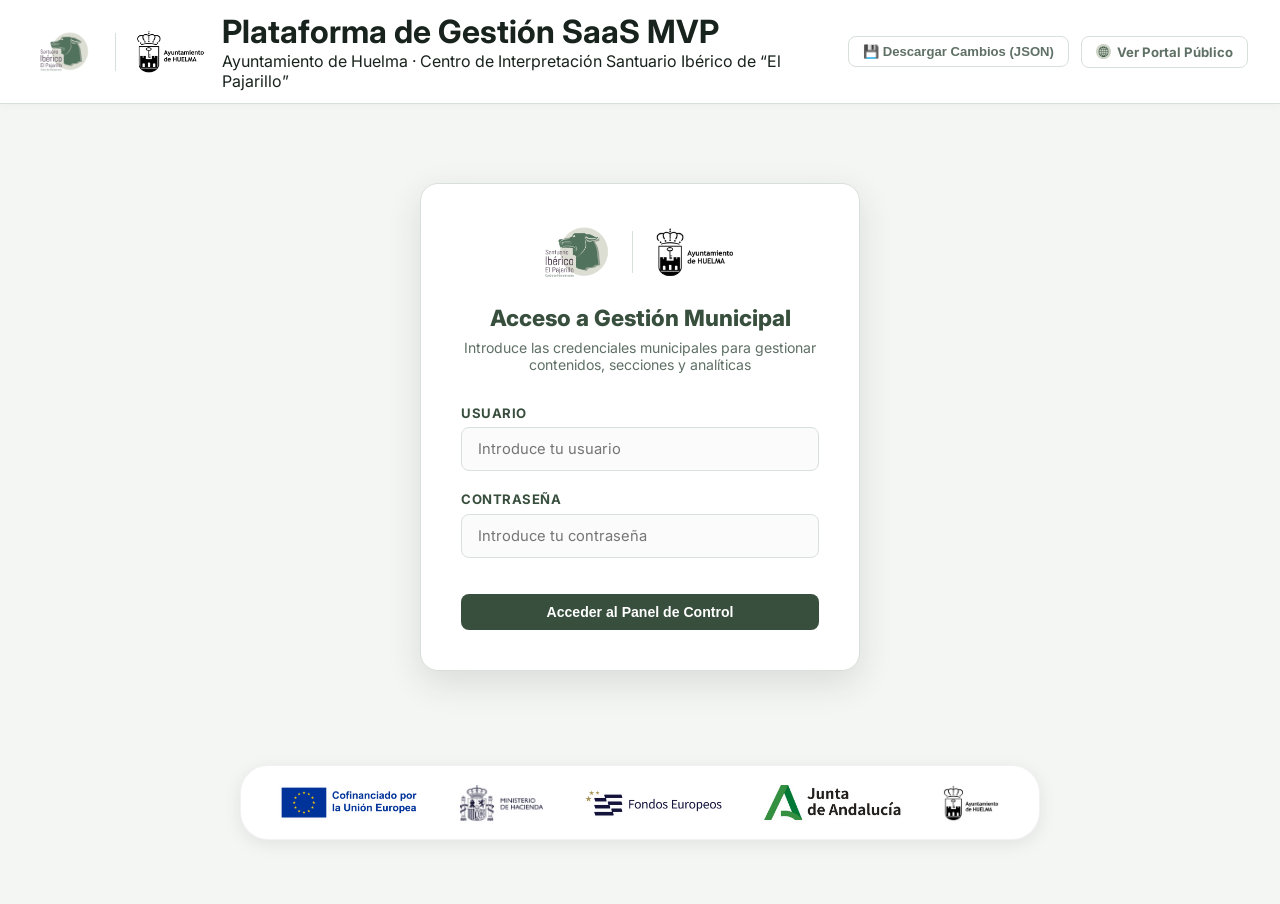
==== admin.html @ ea1ba69d "feat(p0): activar audio ambiental suave (25%) en salvapantallas sin silenciar y con control de volum" ====
<!DOCTYPE html>
<html lang="es">
<head>
  <meta charset="UTF-8">
  <meta name="viewport" content="width=device-width, initial-scale=1.0">
  <title>Plataforma de Gestión (SaaS MVP) | Santuario Ibérico del Pajarillo</title>

  <!-- Favicon Oficial Multidispositivo -->
  <link rel="icon" type="image/svg+xml" href="./assets/images/favicon.svg">
  <link rel="icon" type="image/png" sizes="32x32" href="./assets/images/favicon-32x32.png">
  <link rel="icon" type="image/png" sizes="16x16" href="./assets/images/favicon-16x16.png">
  <link rel="apple-touch-icon" sizes="180x180" href="./assets/images/apple-touch-icon.png">
  <link rel="shortcut icon" href="./favicon.ico">

  <!-- Google Fonts: Inter y Barlow Condensed -->
  <link rel="preconnect" href="https://fonts.googleapis.com">
  <link rel="preconnect" href="https://fonts.gstatic.com" crossorigin>
  <link href="https://fonts.googleapis.com/css2?family=Barlow+Condensed:wght@600;700;800&family=Inter:wght@300;400;500;600;700;800&display=swap" rel="stylesheet">

  <!-- QRCode JS CDN -->
  <script src="https://cdnjs.cloudflare.com/ajax/libs/qrcodejs/1.0.0/qrcode.min.js"></script>

  <!-- SortableJS para Drag & Drop de paneles (como en Jódar) -->
  <script src="https://cdn.jsdelivr.net/npm/sortablejs@1.15.0/Sortable.min.js"></script>

  <!-- Chart.js para analíticas visuales de visitantes -->
  <script src="https://cdn.jsdelivr.net/npm/chart.js@4.4.0/dist/chart.umd.min.js"></script>

  <!-- Bandera de exclusión: el panel de administración nunca rastrea visitas -->
  <script>window.PAJARILLO_IS_ADMIN = true;</script>
  <!-- Módulo de Analítica Oficial (solo para lectura y reset) -->
  <script type="module" src="./js/analytics.js?v=4.0"></script>

  <link rel="stylesheet" href="./css/admin.css?v=3.9">
</head>
<body>

  <!-- Barra Superior del Panel -->
  <header class="admin-navbar">
    <div class="admin-brand-wrap">
      <img src="./assets/images/logo-pajarillo.png" alt="Centro de Interpretación Santuario Ibérico de “El Pajarillo”" class="admin-logo-img" style="height: 52px; width: auto; aspect-ratio: 1024 / 815; object-fit: contain; flex-shrink: 0; padding: 2px 6px;">
      <div style="width: 1px; height: 38px; background: var(--admin-border); margin: 0 4px;"></div>
      <img src="./assets/images/logo-ayuntamiento-huelma-admin.png" alt="Ayuntamiento de Huelma" id="admin-header-logo-ayto" style="height: 46px; width: auto; object-fit: contain; flex-shrink: 0;">
      <div class="admin-brand-info">
        <h1>Plataforma de Gestión SaaS MVP</h1>
        <p>Ayuntamiento de Huelma · Centro de Interpretación Santuario Ibérico de “El Pajarillo”</p>
      </div>
    </div>

    <div class="admin-user-pill">
      <button type="button" id="btn-quick-export-backup" class="btn-admin btn-admin-outline" onclick="window.downloadFullBackupJSON()" title="Descargar copia JSON con todos los datos editados" style="font-size: 0.82rem; padding: 7px 14px;">
        💾 Descargar Cambios (JSON)
      </button>
      <a href="./index.html" target="_blank" class="btn-admin btn-admin-outline" style="font-size: 0.82rem; padding: 7px 14px; text-decoration: none;">
        <img src="./assets/icons/icon-globe.png" alt="" class="btn-icon-custom icon-inline" style="width: 1.15em; height: 1.15em; vertical-align: -0.15em; object-fit: contain;"> Ver Portal Público
      </a>
      <div id="user-info-badge" class="user-badge hidden">
        <img src="./assets/icons/icon-user.png" alt="" class="btn-icon-custom icon-inline" style="width: 1.15em; height: 1.15em; vertical-align: -0.15em; object-fit: contain;"> <span id="logged-user-name">Gestor Municipal</span>
      </div>
      <button id="btn-logout" class="btn-admin btn-admin-danger hidden" style="padding: 7px 14px; font-size: 0.82rem;">
        Cerrar Sesión
      </button>
    </div>
  </header>

  <!-- ═══════════════════════════════════════════
       VISTA 1: LOGIN Y REGISTRO RÁPIDO
       ═══════════════════════════════════════════ -->
  <div id="login-view" style="display: flex; flex-direction: column; min-height: calc(100vh - 100px); justify-content: space-between; align-items: center; padding: 1.5rem 1rem 2.5rem;">
    <div style="flex: 1; display: flex; align-items: center; justify-content: center; width: 100%;">
      <div class="login-screen" style="margin: 1.5rem auto; width: 100%; max-width: 440px;">
        <div class="login-logos" style="display: flex; align-items: center; justify-content: center; gap: 1.25rem; margin-bottom: 1.5rem;">
          <img src="./assets/images/logo-pajarillo.png" alt="Centro de Interpretación Santuario Ibérico El Pajarillo" style="height: 56px; width: auto; object-fit: contain;">
          <div style="width: 1px; height: 42px; background: var(--admin-border);"></div>
          <img src="./assets/images/logo-ayuntamiento-huelma-admin.png" alt="Ayuntamiento de Huelma" style="height: 52px; width: auto; object-fit: contain;">
        </div>
        <h2>Acceso a Gestión Municipal</h2>
        <p>Introduce las credenciales municipales para gestionar contenidos, secciones y analíticas</p>

        <!-- Formulario de Login Oficial -->
        <form id="admin-login-form" style="margin-top: 1.25rem;">
          <div class="admin-form-group" style="text-align: left;">
            <label>Usuario</label>
            <input type="text" id="login-user" class="admin-input" required placeholder="Introduce tu usuario" autocomplete="username">
          </div>
          <div class="admin-form-group" style="text-align: left;">
            <label>Contraseña</label>
            <input type="password" id="login-pass" class="admin-input" required placeholder="Introduce tu contraseña" autocomplete="current-password">
          </div>
          <button type="submit" class="btn-admin btn-admin-primary" style="width: 100%; justify-content: center; margin-top: 1rem; padding: 10px 16px; font-weight: 700;">
            Acceder al Panel de Control
          </button>
        </form>

        <p id="login-error-msg" class="hidden" style="color: var(--admin-danger); font-size: 0.85rem; font-weight: 700; margin-top: 1rem; background: rgba(192, 57, 43, 0.08); padding: 8px 12px; border-radius: 6px; border: 1px solid rgba(192, 57, 43, 0.2);"></p>
      </div>
    </div>

    <!-- Banda Oficial de Cofinanciación Institucional -->
    <div class="admin-footer-funding">
      <div class="admin-footer-funding-grid">
        <img src="./assets/images/logos/01-union-europea.png?v=2.3" alt="Cofinanciado por la Unión Europea" class="funding-logo" loading="lazy">
        <img src="./assets/images/logos/02-ministerio-hacienda.png?v=2.3" alt="Ministerio de Hacienda - Gobierno de España" class="funding-logo" loading="lazy">
        <img src="./assets/images/logos/03-fondos-europeos.png?v=2.3" alt="Fondos Europeos" class="funding-logo" loading="lazy">
        <img src="./assets/images/logos/04-junta-andalucia.png?v=2.3" alt="Junta de Andalucía" class="funding-logo" loading="lazy">
        <img src="./assets/images/logos/05-ayuntamiento-huelma.png?v=2.3" alt="Ayuntamiento de Huelma" class="funding-logo" loading="lazy">
      </div>
    </div>
  </div>

  <!-- ═══════════════════════════════════════════
       VISTA 2: PANEL DE CONTROL PRINCIPAL (DASHBOARD)
       ═══════════════════════════════════════════ -->
  <div id="dashboard-view" class="admin-layout hidden">
    <!-- Sidebar de Navegación del SaaS -->
    <aside class="admin-sidebar" id="admin-sidebar">
      <div class="sidebar-heading">Módulos del SaaS</div>

      <button class="sidebar-btn active" data-view="analytics">
        <img src="./assets/icons/icon-chart.png" alt="" class="btn-icon-custom icon-inline" style="width: 1.25em; height: 1.25em; vertical-align: -0.15em; object-fit: contain;">
        <span>Analítica de Uso</span>
      </button>

      <button class="sidebar-btn" data-view="sections">
        <img src="./assets/icons/icon-grid.png" alt="" class="btn-icon-custom icon-inline" style="width: 1.25em; height: 1.25em; vertical-align: -0.15em; object-fit: contain;">
        <span>Secciones de la Web</span>
        <span class="badge-counter" id="sections-active-badge">9/10</span>
      </button>

      <button class="sidebar-btn" data-view="contents">
        <img src="./assets/icons/icon-edit.png" alt="" class="btn-icon-custom icon-inline" style="width: 1.25em; height: 1.25em; vertical-align: -0.15em; object-fit: contain;">
        <span>Textos y Contenidos</span>
      </button>

      <button class="sidebar-btn" data-view="panels">
        <img src="./assets/icons/icon-mobile.png" alt="" class="btn-icon-custom icon-inline" style="width: 1.25em; height: 1.25em; vertical-align: -0.15em; object-fit: contain;">
        <span>Puntos & Paneles QR</span>
        <span class="badge-counter" id="panels-count-badge">5</span>
      </button>

      <button class="sidebar-btn" data-view="agenda">
        <img src="./assets/icons/icon-calendar.png" alt="" class="btn-icon-custom icon-inline" style="width: 1.25em; height: 1.25em; vertical-align: -0.15em; object-fit: contain;">
        <span>Agenda Cultural</span>
        <span class="badge-counter" id="agenda-count-badge">0</span>
      </button>

      <button class="sidebar-btn" data-view="gallery">
        <img src="./assets/icons/icon-photo.png" alt="" class="btn-icon-custom icon-inline" style="width: 1.25em; height: 1.25em; vertical-align: -0.15em; object-fit: contain;">
        <span>Galería & Audiovisuales</span>
        <span class="badge-counter" id="gallery-count-badge">7</span>
      </button>

      <button class="sidebar-btn" data-view="bookings">
        <img src="./assets/icons/icon-ticket.png" alt="" class="btn-icon-custom icon-inline" style="width: 1.25em; height: 1.25em; vertical-align: -0.15em; object-fit: contain;">
        <span>Reservas de Visitas</span>
        <span class="badge-counter" id="bookings-count-badge">3</span>
      </button>

      <div class="sidebar-heading" style="margin-top: 1rem;">Centro de Interpretación</div>

      <button class="sidebar-btn" data-view="kiosco">
        <span style="font-size: 1.2em; line-height: 1;">📺</span>
        <span>Pantallas 65'' (P0 y P1)</span>
        <span class="badge-counter" style="background: var(--admin-primary); color: white;">2 TVs</span>
      </button>

      <div class="sidebar-heading" style="margin-top: 1rem;">Administración</div>

      <button class="sidebar-btn" data-view="legal">
        <span style="font-size: 1.25em; line-height: 1;">⚖️</span>
        <span>Legal y Calidad</span>
      </button>

      <button class="sidebar-btn" data-view="settings">
        <img src="./assets/icons/icon-settings.png" alt="" class="btn-icon-custom icon-inline" style="width: 1.25em; height: 1.25em; vertical-align: -0.15em; object-fit: contain;">
        <span>Ajustes & Usuarios</span>
      </button>
    </aside>

    <!-- Contenido Central Dinámico -->
    <main class="admin-content">

      <!-- ──────────────────────────────────────────
           SUBVISTA: ANALÍTICA DE VISITANTES
           ────────────────────────────────────────── -->
      <section id="subview-analytics" class="admin-subview">
        <div class="card-title-row">
          <div>
            <h2 style="font-size: 1.6rem; font-weight: 800; color: var(--admin-primary);">
              Analítica de Visitantes y Datos de Uso
            </h2>
            <p style="color: var(--admin-muted); font-size: 0.88rem;">
              Métricas consolidadas de visitas, interacción con audioguías y escaneo de códigos QR.
            </p>
          </div>
          <div style="display: flex; gap: 8px; flex-wrap: wrap;">
            <button id="btn-test-analytics-event" class="btn-admin btn-admin-primary" style="background: var(--admin-primary); color: white;" title="Registrar una visita y escaneo de prueba para verificar que el sistema responde en tiempo real">
              🧪 Simular Visita y QR de Prueba
            </button>
            <button id="btn-reset-analytics" class="btn-admin btn-admin-outline" style="border-color: #dc3545; color: #dc3545;" title="Reiniciar contadores a 0">
              <img src="./assets/icons/icon-refresh.png" alt="" class="btn-icon-custom icon-inline" style="width: 1.15em; height: 1.15em; vertical-align: -0.15em; object-fit: contain;"> Poner Contadores a 0
            </button>
            <button id="btn-export-csv" class="btn-admin btn-admin-outline">
              <img src="./assets/icons/icon-document.png" alt="" class="btn-icon-custom icon-inline" style="width: 1.15em; height: 1.15em; vertical-align: -0.15em; object-fit: contain;"> Exportar Métricas (CSV)
            </button>
            <button id="btn-print-report" class="btn-admin btn-admin-primary" style="background: var(--admin-accent-purple);">
              <img src="./assets/icons/icon-printer.png" alt="" class="btn-icon-custom icon-inline" style="width: 1.15em; height: 1.15em; vertical-align: -0.15em; object-fit: contain;"> Imprimir / Guardar Informe PDF
            </button>
          </div>
        </div>

        <!-- Indicador de Motor de Analítica Activo en Tiempo Real -->
        <div style="display: flex; align-items: center; justify-content: space-between; flex-wrap: wrap; gap: 0.75rem; background: #F1F8F4; border: 1.5px solid #A5D6A7; border-radius: 10px; padding: 0.65rem 1.25rem; margin-bottom: 1.25rem;">
          <div style="display: flex; align-items: center; gap: 0.6rem;">
            <span style="display: inline-block; width: 10px; height: 10px; border-radius: 50%; background: #2E7D32; box-shadow: 0 0 8px #2E7D32;"></span>
            <span style="font-weight: 700; color: #1B5E20; font-size: 0.88rem;">Sistema de Métricas y Analítica: ACTIVO</span>
            <span style="color: #4B6B55; font-size: 0.82rem;">· Registrando visitas web, escaneos QR in situ y reproducciones de audio en tiempo real</span>
          </div>
          <span style="font-size: 0.78rem; font-weight: 700; color: #2E7D32; background: rgba(46,125,50,0.12); padding: 3px 10px; border-radius: 999px;">
            ● Monitorizando en Vivo
          </span>
        </div>

        <!-- Cabecera Oficial para Informe PDF Imprimible -->
        <div class="print-header-report">
          <div style="display: flex; justify-content: space-between; align-items: center; margin-bottom: 1rem;">
            <div>
              <h1 style="font-size: 1.5rem; color: #384F3E; margin-bottom: 4px;">Informe Oficial de Analítica y Uso Turístico</h1>
              <p style="font-size: 0.9rem; color: #555;">Centro de Interpretación Santuario Ibérico de “El Pajarillo” · Ayuntamiento de Huelma</p>
            </div>
            <div style="text-align: right; font-size: 0.8rem; color: #666;">
              <p>Fecha de emisión: <strong id="print-date">15/09/2026</strong></p>
              <p>Periodo auditado: <strong id="print-period-label">Año 2026</strong></p>
            </div>
          </div>
        </div>

        <!-- Banner Permanente de Histórico Consolidado (Nunca vuelve a 0) -->
        <div class="analytics-global-counter" style="background: linear-gradient(135deg, #1A241E 0%, #111914 100%); border: 1.5px solid rgba(181, 154, 87, 0.45); border-radius: 12px; padding: 1rem 1.4rem; margin-bottom: 1.25rem; display: flex; align-items: center; justify-content: space-between; flex-wrap: wrap; gap: 1rem; color: #fff; box-shadow: 0 4px 16px rgba(0,0,0,0.12);">
          <div style="display: flex; align-items: center; gap: 0.85rem;">
            <div style="width: 40px; height: 40px; border-radius: 8px; background: rgba(181, 154, 87, 0.2); display: flex; align-items: center; justify-content: center; font-size: 1.3rem;">🏛️</div>
            <div>
              <span style="font-size: 0.76rem; text-transform: uppercase; letter-spacing: 1px; color: #D4AF37; font-weight: 800; display: block;">HISTÓRICO ACUMULADO PERMANENTE DEL CENTRO</span>
              <span style="font-size: 0.85rem; color: #A3B5AA;">Todas las visitas y lecturas se guardan permanentemente en el registro. No se reinician al cambiar de día.</span>
            </div>
          </div>
          <div style="display: flex; gap: 1.25rem; flex-wrap: wrap; align-items: center; font-size: 0.88rem; background: rgba(0,0,0,0.3); padding: 0.5rem 1rem; border-radius: 8px; border: 1px solid rgba(255,255,255,0.08);">
            <span>Visitas Acumuladas: <strong id="global-total-visits" style="color: #D4AF37; font-size: 1.1rem; font-weight: 800;">0</strong></span>
            <span style="color: rgba(255,255,255,0.2);">|</span>
            <span>Visitantes Únicos: <strong id="global-unique-visitors" style="color: #FFFFFF; font-size: 1.1rem; font-weight: 800;">0</strong></span>
            <span style="color: rgba(255,255,255,0.2);">|</span>
            <span>Escaneos QR: <strong id="global-qr-scans" style="color: #94BDF2; font-size: 1.1rem; font-weight: 800;">0</strong></span>
            <span style="color: rgba(255,255,255,0.2);">|</span>
            <span>Reservas: <strong id="global-bookings" style="color: #76A085; font-size: 1.1rem; font-weight: 800;">0</strong></span>
          </div>
        </div>

        <!-- Filtros de Periodo Temporal (Días, Semanas, Meses, Años y Total Acumulado) -->
        <div class="analytics-filter-bar" style="margin-bottom: 1.5rem; display: flex; align-items: center; justify-content: space-between; flex-wrap: wrap; gap: 1rem; background: var(--admin-surface); padding: 0.85rem 1.25rem; border: 1px solid var(--admin-border); border-radius: var(--admin-radius);">
          <div style="display: flex; align-items: center; gap: 10px; flex-wrap: wrap;">
            <span style="font-weight: 700; font-size: 0.88rem; color: var(--admin-primary); display: flex; align-items: center; gap: 6px;">
              <span>📅</span> Filtrar por:
            </span>
            <div class="btn-group-toggle" id="analytics-period-selector">
              <button type="button" class="btn-filter-period active" data-period="total">🏛️ Total Acumulado</button>
              <button type="button" class="btn-filter-period" data-period="hoy">📅 Hoy (Horas)</button>
              <button type="button" class="btn-filter-period" data-period="dias">📆 Días (7 Días)</button>
              <button type="button" class="btn-filter-period" data-period="semanas">📊 Semanas (4 Semanas)</button>
              <button type="button" class="btn-filter-period" data-period="meses">📈 Meses (Año 2026)</button>
              <button type="button" class="btn-filter-period" data-period="anos">🏛️ Años (Histórico)</button>
            </div>
          </div>
          <div id="analytics-period-badge" style="font-size: 0.82rem; font-weight: 600; color: var(--admin-muted); background: var(--admin-bg); padding: 5px 12px; border-radius: 999px; border: 1px solid var(--admin-border);">
            Periodo activo: <strong id="current-period-text" style="color: var(--admin-primary);">Total Acumulado</strong>
          </div>
        </div>

        <!-- Tarjetas de KPIs Dinámicas -->
        <div class="kpi-grid">
          <div class="kpi-card">
            <div class="kpi-label">Visitas Totales</div>
            <div class="kpi-value" id="kpi-total-visits">0</div>
            <div class="kpi-trend" id="kpi-trend-visits">Visitas reales registradas</div>
          </div>
          <div class="kpi-card gold">
            <div class="kpi-label">Visitantes Únicos</div>
            <div class="kpi-value" id="kpi-unique-visitors">0</div>
            <div class="kpi-trend" id="kpi-trend-unique">Dispositivos reales únicos</div>
          </div>
          <div class="kpi-card purple">
            <div class="kpi-label">Escaneos Códigos QR</div>
            <div class="kpi-value" id="kpi-qr-scans">0</div>
            <div class="kpi-trend" id="kpi-trend-qr">Lecturas en sala in situ</div>
          </div>
          <div class="kpi-card">
            <div class="kpi-label">Reservas Guiadas</div>
            <div class="kpi-value" id="kpi-bookings">0</div>
            <div class="kpi-trend" id="kpi-trend-bookings">Solicitudes de visita recibidas</div>
          </div>
        </div>

        <!-- Gráficos Interactivos -->
        <div class="grid-2col">
          <!-- Gráfica de evolución según periodo -->
          <div class="admin-card">
            <div class="card-title-row">
              <h3 id="chart-evolution-title">Evolución de Visitas y Escaneos QR</h3>
            </div>
            <div style="height: 260px; position: relative;">
              <canvas id="chart-monthly-trend"></canvas>
            </div>
          </div>

          <!-- Gráfica de distribución por idioma -->
          <div class="admin-card">
            <div class="card-title-row">
              <h3>Distribución de Idiomas (ES / EN / FR)</h3>
            </div>
            <div style="margin-bottom: 1.5rem;">
              <div class="lang-bar-group">
                <div class="lang-bar-label">
                  <span>🇪🇸 Español (Castellano)</span>
                  <span id="lang-pct-es">68.0% (232)</span>
                </div>
                <div class="progress-track"><div class="progress-fill" id="fill-es" style="width: 68%;"></div></div>
              </div>
              <div class="lang-bar-group">
                <div class="lang-bar-label">
                  <span>🇬🇧 Inglés (English)</span>
                  <span id="lang-pct-en">21.0% (72)</span>
                </div>
                <div class="progress-track"><div class="progress-fill gold" id="fill-en" style="width: 21%;"></div></div>
              </div>
              <div class="lang-bar-group">
                <div class="lang-bar-label">
                  <span>🇫🇷 Francés (Français)</span>
                  <span id="lang-pct-fr">11.0% (38)</span>
                </div>
                <div class="progress-track"><div class="progress-fill purple" id="fill-fr" style="width: 11%;"></div></div>
              </div>
            </div>
            <div style="height: 120px; position: relative;">
              <canvas id="chart-languages-doughnut"></canvas>
            </div>
          </div>
        </div>

        <!-- Desglose Estadístico Consolidado del Periodo Seleccionado -->
        <div class="admin-card">
          <div class="card-title-row">
            <div>
              <h3 id="analytics-breakdown-title" style="color: var(--admin-primary);">Desglose Estadístico Consolidado</h3>
              <p id="analytics-breakdown-subtitle" style="font-size: 0.82rem; color: var(--admin-muted); margin-top: 2px;">
                Métricas oficiales por intervalo para auditoría municipal y descarga en PDF/CSV.
              </p>
            </div>
            <span class="badge-counter" id="analytics-rows-count" style="background: var(--admin-primary); color: white; padding: 4px 10px; border-radius: 999px; font-size: 0.78rem;">
              Intervalos activos
            </span>
          </div>
          <table class="admin-table">
            <thead>
              <tr>
                <th id="th-period-label">Intervalo</th>
                <th>Visitas Totales</th>
                <th>Visitantes Únicos</th>
                <th>Escaneos QR</th>
                <th>Audioguías</th>
                <th>Reservas</th>
                <th>Idiomas</th>
              </tr>
            </thead>
            <tbody id="analytics-summary-tbody">
              <!-- Inyectado dinámicamente según el periodo por admin.js -->
            </tbody>
          </table>
        </div>
      </section>

      <!-- ──────────────────────────────────────────
           SUBVISTA: GESTOR DE SECCIONES DE LA WEB (ON/OFF)
           ────────────────────────────────────────── -->
      <section id="subview-sections" class="admin-subview hidden">
        <div class="card-title-row">
          <div>
            <h2 style="font-size: 1.6rem; font-weight: 800; color: var(--admin-primary);">
              Gestor y Visibilidad de Secciones de la Web
            </h2>
            <p style="color: var(--admin-muted); font-size: 0.88rem;">
              Habilita o deshabilita en tiempo real cualquier bloque del portal público. Los cambios se sincronizan al instante en la web.
            </p>
          </div>
          <div style="display: flex; gap: 8px; flex-wrap: wrap;">
            <button id="btn-save-sections" class="btn-admin btn-admin-primary">
              💾 Guardar Estado de Secciones
            </button>
            <a href="./index.html" target="_blank" class="btn-admin btn-admin-outline" style="text-decoration: none;">
              👁️ Ver Web Pública
            </a>
            <button id="btn-enable-all-sections" class="btn-admin btn-admin-outline">
              Restablecer Todas a Activo
            </button>
          </div>
        </div>

        <div id="sections-list-container" style="margin-top: 1.5rem;">
          <!-- 1. Hero -->
          <div class="section-card-row" data-sec-key="hero">
            <div class="section-card-info">
              <div class="section-icon-box">🌟</div>
              <div class="section-text">
                <h4>Portada Principal (Hero)</h4>
                <p>Cabecera inmersiva con titular principal, lema institucional, botón de llamada a la acción y tarjeta del Lobo Ibérico.</p>
              </div>
            </div>
            <div class="section-controls">
              <span class="status-pill active" id="status-pill-hero">● Visible en web</span>
              <label class="switch">
                <input type="checkbox" class="sec-toggle-input" data-section="hero" checked>
                <span class="slider"></span>
              </label>
            </div>
          </div>

          <!-- 2. Hitos Cronológicos -->
          <div class="section-card-row" data-sec-key="cronologia">
            <div class="section-card-info">
              <div class="section-icon-box">⏳</div>
              <div class="section-text">
                <h4>Hitos Cronológicos del Conjunto</h4>
                <p>Línea temporal histórica interactiva con los 6 hitos principales desde el siglo IV a.C. hasta la digitalización actual.</p>
              </div>
            </div>
            <div class="section-controls">
              <span class="status-pill active" id="status-pill-cronologia">● Visible en web</span>
              <label class="switch">
                <input type="checkbox" class="sec-toggle-input" data-section="cronologia" checked>
                <span class="slider"></span>
              </label>
            </div>
          </div>

          <!-- 3. Patrimonio Milenario -->
          <div class="section-card-row" data-sec-key="patrimonio">
            <div class="section-card-info">
              <div class="section-icon-box">🏛️</div>
              <div class="section-text">
                <h4>Patrimonio Milenario (Pestañas Históricas)</h4>
                <p>Bloque de tres pestañas temáticas interactivas: Santuario Heroico, Territorio de Iltiraka y Paisaje Sagrado.</p>
              </div>
            </div>
            <div class="section-controls">
              <span class="status-pill active" id="status-pill-patrimonio">● Visible en web</span>
              <label class="switch">
                <input type="checkbox" class="sec-toggle-input" data-section="patrimonio" checked>
                <span class="slider"></span>
              </label>
            </div>
          </div>

          <!-- 4. Recorrido Interpretativo / Puntos QR -->
          <div class="section-card-row disabled" data-sec-key="puntos">
            <div class="section-card-info">
              <div class="section-icon-box">📱</div>
              <div class="section-text">
                <h4>Recorrido Interpretativo (Puntos QR y Paneles)</h4>
                <p>Cuadrícula de piezas clave y salas con códigos QR. Oculta en web pública por defecto (reservada para escaneo directo in situ). Actívala aquí cuando desees mostrarla a todo el público.</p>
              </div>
            </div>
            <div class="section-controls">
              <span class="status-pill inactive" id="status-pill-puntos">○ Oculta en web</span>
              <label class="switch">
                <input type="checkbox" class="sec-toggle-input" data-section="puntos">
                <span class="slider"></span>
              </label>
            </div>
          </div>

          <!-- 5. Fondo Audiovisual y Galería -->
          <div class="section-card-row" data-sec-key="galeria">
            <div class="section-card-info">
              <div class="section-icon-box">🎬</div>
              <div class="section-text">
                <h4>Fondo Audiovisual y Recursos Multimedia</h4>
                <p>Galería fotográfica HD, visor Lightbox interactivo, documentales y fichas didácticas descargables en PDF.</p>
              </div>
            </div>
            <div class="section-controls">
              <span class="status-pill active" id="status-pill-galeria">● Visible en web</span>
              <label class="switch">
                <input type="checkbox" class="sec-toggle-input" data-section="galeria" checked>
                <span class="slider"></span>
              </label>
            </div>
          </div>

          <!-- 6. Horarios y Tarifas -->
          <div class="section-card-row" data-sec-key="horarios">
            <div class="section-card-info">
              <div class="section-icon-box">⏰</div>
              <div class="section-text">
                <h4>Horarios, Tarifas y Localización</h4>
                <p>Información de visitas según temporada (invierno/verano), precios de entradas y mapa interactivo de acceso a Huelma.</p>
              </div>
            </div>
            <div class="section-controls">
              <span class="status-pill active" id="status-pill-horarios">● Visible en web</span>
              <label class="switch">
                <input type="checkbox" class="sec-toggle-input" data-section="horarios" checked>
                <span class="slider"></span>
              </label>
            </div>
          </div>

          <!-- 7. Agenda Cultural -->
          <div class="section-card-row" data-sec-key="agenda">
            <div class="section-card-info">
              <div class="section-icon-box">📅</div>
              <div class="section-text">
                <h4>Agenda Cultural y Actividades</h4>
                <p>Programación de talleres infantiles, conferencias de arqueología y visitas teatralizadas con aforo en tiempo real.</p>
              </div>
            </div>
            <div class="section-controls">
              <span class="status-pill active" id="status-pill-agenda">● Visible en web</span>
              <label class="switch">
                <input type="checkbox" class="sec-toggle-input" data-section="agenda" checked>
                <span class="slider"></span>
              </label>
            </div>
          </div>

          <!-- 8. Reservas Online -->
          <div class="section-card-row" data-sec-key="reservas">
            <div class="section-card-info">
              <div class="section-icon-box">🎟️</div>
              <div class="section-text">
                <h4>Módulo de Reservas Online</h4>
                <p>Formulario para que turistas y grupos reserven turnos guiados, plazas e idioma de visita.</p>
              </div>
            </div>
            <div class="section-controls">
              <span class="status-pill active" id="status-pill-reservas">● Visible en web</span>
              <label class="switch">
                <input type="checkbox" class="sec-toggle-input" data-section="reservas" checked>
                <span class="slider"></span>
              </label>
            </div>
          </div>

          <!-- 9. Botón "Reservar Visita" en Cabecera (Opcional) -->
          <div class="section-card-row" data-sec-key="header_btn_reservas">
            <div class="section-card-info">
              <div class="section-icon-box">📌</div>
              <div class="section-text">
                <h4>Botón «Reservar Visita» en Cabecera (Navbar)</h4>
                <p>Botón de reserva directa en el menú superior. Puede ocultarse o mostrarse de forma opcional e independiente.</p>
              </div>
            </div>
            <div class="section-controls">
              <span class="status-pill active" id="status-pill-header_btn_reservas">● Visible en web</span>
              <label class="switch">
                <input type="checkbox" class="sec-toggle-input" data-section="header_btn_reservas" checked>
                <span class="slider"></span>
              </label>
            </div>
          </div>

          <!-- 10. Contacto e Información Municipal -->
          <div class="section-card-row" data-sec-key="contacto">
            <div class="section-card-info">
              <div class="section-icon-box">📞</div>
              <div class="section-text">
                <h4>Contacto e Información Municipal</h4>
                <p>Formulario de consulta ciudadana y datos de atención de la Concejalía de Patrimonio y Turismo de Huelma.</p>
              </div>
            </div>
            <div class="section-controls">
              <span class="status-pill active" id="status-pill-contacto">● Visible en web</span>
              <label class="switch">
                <input type="checkbox" class="sec-toggle-input" data-section="contacto" checked>
                <span class="slider"></span>
              </label>
            </div>
          </div>
        </div>
      </section>

      <!-- ──────────────────────────────────────────
           SUBVISTA: EDITOR DE CONTENIDOS Y TEXTOS DEL SITIO (MULTILINGÜE ES/EN/FR)
           ────────────────────────────────────────── -->
      <section id="subview-contents" class="admin-subview hidden">
        <div class="card-title-row">
          <div>
            <h2 style="font-size: 1.6rem; font-weight: 800; color: var(--admin-primary);">
              Editor de Textos y Contenidos del Portal
            </h2>
            <p style="color: var(--admin-muted); font-size: 0.88rem;">
              Personaliza en tiempo real todos los textos de la web pública en <strong>Español, Inglés y Francés</strong>. Los cambios se guardan al instante.
            </p>
          </div>
          <div style="display: flex; gap: 8px; flex-wrap: wrap;">
            <button id="btn-save-content" type="button" class="btn-admin btn-admin-primary">
              💾 Guardar Contenidos (<span id="btn-lang-indicator">ES</span>)
            </button>
            <a href="./index.html" target="_blank" class="btn-admin btn-admin-outline" style="text-decoration: none;">
              👁️ Previsualizar Web
            </a>
          </div>
        </div>

        <!-- Selector de Idioma para el CMS -->
        <div class="cms-lang-tabs" id="cms-lang-selector">
          <button type="button" class="cms-lang-pill active" data-cms-lang="es">
            <span>🇪🇸</span> Español (Castellano)
          </button>
          <button type="button" class="cms-lang-pill" data-cms-lang="en">
            <span>🇬🇧</span> English (Inglés)
          </button>
          <button type="button" class="cms-lang-pill" data-cms-lang="fr">
            <span>🇫🇷</span> Français (Francés)
          </button>
        </div>

        <div style="background: rgba(56,79,62,0.06); border: 1px solid var(--admin-border); border-radius: 8px; padding: 10px 14px; margin-bottom: 1.25rem; font-size: 0.85rem; color: var(--admin-primary); display: flex; align-items: center; justify-content: space-between;">
          <span>🌐 Editando textos actualmente en: <strong id="cms-active-lang-name">🇪🇸 Español (Castellano)</strong></span>
          <span style="font-size: 0.78rem; color: var(--admin-muted);">Todos los cambios se propagan a la web en tiempo real</span>
        </div>

        <form id="form-site-content">
          <!-- 1. Portada y Hero -->
          <div class="cms-section-accordion">
            <div class="cms-accordion-header">
              <span>🌟 1. Portada Principal (Hero)</span>
              <span style="font-size: 0.82rem; color: var(--admin-muted);">Titular, lema, llamada a la acción</span>
            </div>
            <div class="cms-accordion-body">
              <div class="grid-2col">
                <div class="admin-form-group">
                  <label>Nombre Oficial del Centro (Título Principal)</label>
                  <input type="text" id="cnt-site-title" class="admin-input" required>
                </div>
                <div class="admin-form-group">
                  <label>Texto Botón de Acción Principal (CTA)</label>
                  <input type="text" id="cnt-hero-cta" class="admin-input" required>
                </div>
              </div>
              <div class="admin-form-group">
                <label>Lema / Subtítulo Institucional</label>
                <textarea id="cnt-site-tagline" class="admin-textarea" rows="2" required></textarea>
              </div>

              <!-- Gestor de Carrusel Hero (Diapositivas, Imágenes, Títulos y Rotación) -->
              <div style="background: var(--admin-bg); padding: 14px; border-radius: 8px; margin-top: 1.25rem; border: 1px solid var(--admin-border);">
                <div style="display: flex; justify-content: space-between; align-items: center; margin-bottom: 8px; flex-wrap: wrap; gap: 8px;">
                  <strong style="font-size: 0.95rem; color: var(--admin-primary);">🎠 Carrusel Destacado de Esculturas y Patrimonio (Hero Carousel)</strong>
                  <div style="display: flex; gap: 12px; align-items: center;">
                    <label style="display: inline-flex; align-items: center; gap: 6px; font-size: 0.85rem; font-weight: 600; cursor: pointer;">
                      <input type="checkbox" id="cnt-hero-carousel-autoplay" checked style="accent-color: var(--admin-primary);">
                      Rotación automática
                    </label>
                    <select id="cnt-hero-carousel-interval" class="admin-select" style="width: auto; padding: 4px 8px; font-size: 0.82rem;">
                      <option value="3000">Cada 3 segundos</option>
                      <option value="3500" selected>Cada 3.5 segundos</option>
                      <option value="4000">Cada 4 segundos</option>
                      <option value="5000">Cada 5 segundos</option>
                    </select>
                  </div>
                </div>

                <p style="font-size: 0.82rem; color: var(--admin-muted); margin-bottom: 12px;">
                  Edita las piezas y vistas que rotan en la portada: ajusta la imagen, el título y subtítulo en los tres idiomas (Español, Inglés y Francés), añade nuevas diapositivas o elimina las que desees.
                </p>

                <!-- Contenedor dinámico de diapositivas -->
                <div id="hero-carousel-admin-list" style="display: flex; flex-direction: column; gap: 10px;">
                  <!-- Se genera por JavaScript según el idioma seleccionado -->
                </div>

                <div style="margin-top: 14px; display: flex; justify-content: space-between; align-items: center; flex-wrap: wrap; gap: 8px; padding-top: 10px; border-top: 1px solid var(--admin-border);">
                  <button type="button" id="btn-add-hero-slide" class="btn-admin btn-admin-outline" style="font-size: 0.85rem; padding: 6px 14px;">
                    ➕ Añadir Diapositiva al Carrusel
                  </button>
                  <button type="button" id="btn-save-hero-carousel-direct" class="btn-admin btn-admin-primary btn-save-content-shortcut" style="font-size: 0.85rem; padding: 7px 18px; font-weight: 700;">
                    💾 Guardar Carrusel y Portada
                  </button>
                </div>
              </div>
            </div>
          </div>

          <!-- 2. Cronología e Hitos Históricos -->
          <div class="cms-section-accordion">
            <div class="cms-accordion-header">
              <span>⏳ 2. Cronología e Hitos del Conjunto Histórico</span>
              <span style="font-size: 0.82rem; color: var(--admin-muted);">6 hitos de la línea de tiempo</span>
            </div>
            <div class="cms-accordion-body">
              <div class="grid-2col">
                <div class="admin-form-group" style="background: var(--admin-bg); padding: 10px; border-radius: 8px;">
                  <strong style="font-size: 0.85rem; color: var(--admin-primary);">Hito 1</strong>
                  <label style="margin-top: 6px;">Título Hito 1</label>
                  <input type="text" id="cnt-hito1-title" class="admin-input">
                  <label style="margin-top: 6px;">Descripción Hito 1</label>
                  <textarea id="cnt-hito1-desc" class="admin-textarea" rows="2"></textarea>
                </div>
                <div class="admin-form-group" style="background: var(--admin-bg); padding: 10px; border-radius: 8px;">
                  <strong style="font-size: 0.85rem; color: var(--admin-primary);">Hito 2</strong>
                  <label style="margin-top: 6px;">Título Hito 2</label>
                  <input type="text" id="cnt-hito2-title" class="admin-input">
                  <label style="margin-top: 6px;">Descripción Hito 2</label>
                  <textarea id="cnt-hito2-desc" class="admin-textarea" rows="2"></textarea>
                </div>
                <div class="admin-form-group" style="background: var(--admin-bg); padding: 10px; border-radius: 8px;">
                  <strong style="font-size: 0.85rem; color: var(--admin-primary);">Hito 3</strong>
                  <label style="margin-top: 6px;">Título Hito 3</label>
                  <input type="text" id="cnt-hito3-title" class="admin-input">
                  <label style="margin-top: 6px;">Descripción Hito 3</label>
                  <textarea id="cnt-hito3-desc" class="admin-textarea" rows="2"></textarea>
                </div>
                <div class="admin-form-group" style="background: var(--admin-bg); padding: 10px; border-radius: 8px;">
                  <strong style="font-size: 0.85rem; color: var(--admin-primary);">Hito 4</strong>
                  <label style="margin-top: 6px;">Título Hito 4</label>
                  <input type="text" id="cnt-hito4-title" class="admin-input">
                  <label style="margin-top: 6px;">Descripción Hito 4</label>
                  <textarea id="cnt-hito4-desc" class="admin-textarea" rows="2"></textarea>
                </div>
                <div class="admin-form-group" style="background: var(--admin-bg); padding: 10px; border-radius: 8px;">
                  <strong style="font-size: 0.85rem; color: var(--admin-primary);">Hito 5</strong>
                  <label style="margin-top: 6px;">Título Hito 5</label>
                  <input type="text" id="cnt-hito5-title" class="admin-input">
                  <label style="margin-top: 6px;">Descripción Hito 5</label>
                  <textarea id="cnt-hito5-desc" class="admin-textarea" rows="2"></textarea>
                </div>
                <div class="admin-form-group" style="background: var(--admin-bg); padding: 10px; border-radius: 8px;">
                  <strong style="font-size: 0.85rem; color: var(--admin-primary);">Hito 6</strong>
                  <label style="margin-top: 6px;">Título Hito 6</label>
                  <input type="text" id="cnt-hito6-title" class="admin-input">
                  <label style="margin-top: 6px;">Descripción Hito 6</label>
                  <textarea id="cnt-hito6-desc" class="admin-textarea" rows="2"></textarea>
                </div>
              </div>
            </div>
          </div>

          <!-- 3. Patrimonio Milenario: Santuario y Territorio Íbero -->
          <div class="cms-section-accordion">
            <div class="cms-accordion-header">
              <span>🏛️ 3. Santuario y Territorio Íbero (Bloques Temáticos)</span>
              <span style="font-size: 0.82rem; color: var(--admin-muted);">1º Territorio de Iltiraka, 2º Santuario Heroico, 3º Paisaje Sagrado</span>
            </div>
            <div class="cms-accordion-body">
              <div class="grid-2col">
                <div class="admin-form-group">
                  <label>Título Sección Patrimonio</label>
                  <input type="text" id="cnt-patrimonio-title" class="admin-input">
                </div>
                <div class="admin-form-group">
                  <label>Subtítulo Sección Patrimonio</label>
                  <input type="text" id="cnt-patrimonio-subtitle" class="admin-input">
                </div>
              </div>

              <!-- Pestaña 1: Territorio de Iltiraka -->
              <div class="admin-form-group" style="background: var(--admin-bg); padding: 14px; border-radius: 8px; margin-top: 0.75rem; border: 1px solid var(--admin-border);">
                <div style="display: flex; justify-content: space-between; align-items: center; margin-bottom: 8px;">
                  <strong style="color: var(--admin-primary); font-size: 0.92rem;">Pestaña 1 · Territorio de Iltiraka</strong>
                  <label style="display: inline-flex; align-items: center; gap: 6px; font-size: 0.82rem; font-weight: 600; cursor: pointer;">
                    <input type="checkbox" id="cnt-patrimonio-enable-iltiraka" checked style="accent-color: var(--admin-primary);">
                    Mostrar en web
                  </label>
                </div>
                <div class="grid-2col" style="margin-bottom: 8px;">
                  <div class="admin-form-group" style="margin-bottom: 0;">
                    <label>Título del Botón de la Pestaña</label>
                    <input type="text" id="cnt-patrimonio-btn-iltiraka" class="admin-input" placeholder="Ej: Territorio de Iltiraka">
                  </div>
                  <div class="admin-form-group" style="margin-bottom: 0;">
                    <label>Título del Artículo Interior</label>
                    <input type="text" id="cnt-patrimonio-title-iltiraka" class="admin-input" placeholder="Ej: El Territorio de Iltiraka: Un valle que domesticar">
                  </div>
                </div>
                <label>Texto Completo:</label>
                <textarea id="cnt-patrimonio-tab2" class="admin-textarea" rows="4"></textarea>
                <div style="margin-top: 10px;">
                  <label>Imagen de la Pestaña:</label>
                  <div style="display: flex; gap: 8px; align-items: center; margin-top: 4px;">
                    <input type="text" id="cnt-patrimonio-img-iltiraka" class="admin-input" placeholder="./assets/images/iltiraka.png" style="flex: 1;">
                    <label class="btn-admin btn-admin-outline" style="cursor: pointer; margin: 0; padding: 6px 12px; font-size: 0.82rem; white-space: nowrap;">
                      📁 Subir Imagen
                      <input type="file" id="file-patrimonio-img-iltiraka" accept="image/*" style="display: none;">
                    </label>
                  </div>
                  <div style="display: flex; align-items: center; gap: 10px; margin-top: 6px;">
                    <img id="preview-patrimonio-img-iltiraka" src="./assets/images/iltiraka.png" alt="Vista previa" style="height: 48px; width: 72px; object-fit: cover; border-radius: 4px; border: 1px solid var(--admin-border);">
                    <span style="font-size: 0.75rem; color: var(--admin-muted);">Formatos admitidos: JPG, PNG, WebP.</span>
                  </div>
                </div>
              </div>

              <!-- Pestaña 2: Santuario Heroico -->
              <div class="admin-form-group" style="background: var(--admin-bg); padding: 14px; border-radius: 8px; margin-top: 0.75rem; border: 1px solid var(--admin-border);">
                <div style="display: flex; justify-content: space-between; align-items: center; margin-bottom: 8px;">
                  <strong style="color: var(--admin-primary); font-size: 0.92rem;">Pestaña 2 · Santuario Heroico</strong>
                  <label style="display: inline-flex; align-items: center; gap: 6px; font-size: 0.82rem; font-weight: 600; cursor: pointer;">
                    <input type="checkbox" id="cnt-patrimonio-enable-iberico" checked style="accent-color: var(--admin-primary);">
                    Mostrar en web
                  </label>
                </div>
                <div class="grid-2col" style="margin-bottom: 8px;">
                  <div class="admin-form-group" style="margin-bottom: 0;">
                    <label>Título del Botón de la Pestaña</label>
                    <input type="text" id="cnt-patrimonio-btn-iberico" class="admin-input" placeholder="Ej: Santuario Heroico">
                  </div>
                  <div class="admin-form-group" style="margin-bottom: 0;">
                    <label>Título del Artículo Interior</label>
                    <input type="text" id="cnt-patrimonio-title-iberico" class="admin-input" placeholder="Ej: El Santuario Heroico de El Pajarillo (Siglo IV a.n.e.)">
                  </div>
                </div>
                <label>Texto Completo:</label>
                <textarea id="cnt-patrimonio-tab1" class="admin-textarea" rows="4"></textarea>
                <div style="margin-top: 10px;">
                  <label>Imagen de la Pestaña:</label>
                  <div style="display: flex; gap: 8px; align-items: center; margin-top: 4px;">
                    <input type="text" id="cnt-patrimonio-img-iberico" class="admin-input" placeholder="./assets/images/arqueologia.png" style="flex: 1;">
                    <label class="btn-admin btn-admin-outline" style="cursor: pointer; margin: 0; padding: 6px 12px; font-size: 0.82rem; white-space: nowrap;">
                      📁 Subir Imagen
                      <input type="file" id="file-patrimonio-img-iberico" accept="image/*" style="display: none;">
                    </label>
                  </div>
                  <div style="display: flex; align-items: center; gap: 10px; margin-top: 6px;">
                    <img id="preview-patrimonio-img-iberico" src="./assets/images/arqueologia.png" alt="Vista previa" style="height: 48px; width: 72px; object-fit: cover; border-radius: 4px; border: 1px solid var(--admin-border);">
                    <span style="font-size: 0.75rem; color: var(--admin-muted);">Formatos admitidos: JPG, PNG, WebP.</span>
                  </div>
                </div>
              </div>

              <!-- Pestaña 3: Paisaje Sagrado y Ritual -->
              <div class="admin-form-group" style="background: var(--admin-bg); padding: 14px; border-radius: 8px; margin-top: 0.75rem; border: 1px solid var(--admin-border);">
                <div style="display: flex; justify-content: space-between; align-items: center; margin-bottom: 8px;">
                  <strong style="color: var(--admin-primary); font-size: 0.92rem;">Pestaña 3 · Paisaje Sagrado y Ritual</strong>
                  <label style="display: inline-flex; align-items: center; gap: 6px; font-size: 0.82rem; font-weight: 600; cursor: pointer;">
                    <input type="checkbox" id="cnt-patrimonio-enable-fontanar" style="accent-color: var(--admin-primary);">
                    Mostrar en web (Desmarcar para ocultar)
                  </label>
                </div>
                <div class="grid-2col" style="margin-bottom: 8px;">
                  <div class="admin-form-group" style="margin-bottom: 0;">
                    <label>Título del Botón de la Pestaña</label>
                    <input type="text" id="cnt-patrimonio-btn-fontanar" class="admin-input" placeholder="Ej: Paisaje Sagrado y Ritual">
                  </div>
                  <div class="admin-form-group" style="margin-bottom: 0;">
                    <label>Título del Artículo Interior</label>
                    <input type="text" id="cnt-patrimonio-title-fontanar" class="admin-input" placeholder="Ej: Un Paisaje Sagrado: El camino ritual y El Fontanar">
                  </div>
                </div>
                <label>Texto Completo:</label>
                <textarea id="cnt-patrimonio-tab3" class="admin-textarea" rows="4"></textarea>
                <div style="margin-top: 10px;">
                  <label>Imagen de la Pestaña:</label>
                  <div style="display: flex; gap: 8px; align-items: center; margin-top: 4px;">
                    <input type="text" id="cnt-patrimonio-img-fontanar" class="admin-input" placeholder="./assets/images/santuario_ilustracion.png" style="flex: 1;">
                    <label class="btn-admin btn-admin-outline" style="cursor: pointer; margin: 0; padding: 6px 12px; font-size: 0.82rem; white-space: nowrap;">
                      📁 Subir Imagen
                      <input type="file" id="file-patrimonio-img-fontanar" accept="image/*" style="display: none;">
                    </label>
                  </div>
                  <div style="display: flex; align-items: center; gap: 10px; margin-top: 6px;">
                    <img id="preview-patrimonio-img-fontanar" src="./assets/images/santuario_ilustracion.png" alt="Vista previa" style="height: 48px; width: 72px; object-fit: cover; border-radius: 4px; border: 1px solid var(--admin-border);">
                    <span style="font-size: 0.75rem; color: var(--admin-muted);">Formatos admitidos: JPG, PNG, WebP.</span>
                  </div>
                </div>
              </div>
            </div>
          </div>

          <!-- 4. Fondo Audiovisual y Modelo 3D -->
          <div class="cms-section-accordion">
            <div class="cms-accordion-header">
              <span>🎬 4. Galería Multimedia, Recursos & Visor 3D</span>
              <span style="font-size: 0.82rem; color: var(--admin-muted);">Título, subtítulo, nombres de pestañas y visor 3D</span>
            </div>
            <div class="cms-accordion-body">
              <div class="grid-2col">
                <div class="admin-form-group">
                  <label>Título Sección Galería Multimedia</label>
                  <input type="text" id="cnt-galeria-title" class="admin-input" placeholder="Galería Multimedia y Recursos Digitales">
                </div>
                <div class="admin-form-group">
                  <label>Subtítulo Sección Galería Multimedia</label>
                  <input type="text" id="cnt-galeria-subtitle" class="admin-input" placeholder="Fotografías de alta resolución, reconstrucciones volumétricas, audiovisuales y piezas digitalizadas.">
                </div>
              </div>

              <!-- Nombres de las 4 pestañas -->
              <div class="admin-form-group" style="background: var(--admin-bg); padding: 12px; border-radius: 8px; border: 1px solid var(--admin-border); margin-bottom: 1rem;">
                <label style="font-weight: 700; color: var(--admin-primary); margin-bottom: 0.5rem; display: block;">Nombres de las 4 Pestañas de la Galería:</label>
                <div class="grid-2col" style="gap: 0.75rem;">
                  <div>
                    <label style="font-size: 0.8rem; color: var(--admin-muted);">📸 Título de la Pestaña 1</label>
                    <input type="text" id="cnt-galeria-tab-fotos" class="admin-input" placeholder="Ej: Fotografías">
                  </div>
                  <div>
                    <label style="font-size: 0.8rem; color: var(--admin-muted);">🏛️ Título de la Pestaña 2</label>
                    <input type="text" id="cnt-galeria-tab-modelo3d" class="admin-input" placeholder="Ej: Modelo 3D Interactivo">
                  </div>
                  <div>
                    <label style="font-size: 0.8rem; color: var(--admin-muted);">📄 Título de la Pestaña 3</label>
                    <input type="text" id="cnt-galeria-tab-recursos" class="admin-input" placeholder="Ej: Recursos Digitales">
                  </div>
                  <div>
                    <label style="font-size: 0.8rem; color: var(--admin-muted);">🎬 Título de la Pestaña 4</label>
                    <input type="text" id="cnt-galeria-tab-videos" class="admin-input" placeholder="Ej: Audiovisuales">
                  </div>
                </div>
              </div>

              <div class="admin-form-group">
                <label>Descripción del Visor 3D Interactivo (Santuario y Escultura)</label>
                <textarea id="cnt-3d-desc" class="admin-textarea" rows="3"></textarea>
              </div>

              <div class="admin-form-group">
                <label>Enlace o Modelo 3D de Sketchfab (URL o Código de Inserción)</label>
                <input type="text" id="cnt-3d-url" class="admin-input" placeholder="https://sketchfab.com/3d-models/... o https://sketchfab.com/models/.../embed">
                <small style="color: var(--admin-muted); font-size: 0.75rem;">Pega el enlace directo de Sketchfab o el enlace /embed. Se convertirá y optimizará automáticamente.</small>
              </div>
            </div>
          </div>

          <!-- 5. Horarios de Apertura y Tarifas -->
          <div class="cms-section-accordion">
            <div class="cms-accordion-header">
              <span>⏰ 5. Horarios de Apertura y Tarifas</span>
              <span style="font-size: 0.82rem; color: var(--admin-muted);">Temporadas, domingos/festivos, aviso y precios</span>
            </div>
            <div class="cms-accordion-body">
              <h4 style="font-size: 0.95rem; font-weight: 700; color: var(--admin-primary); margin-bottom: 0.8rem; border-bottom: 1px solid var(--admin-border); padding-bottom: 0.4rem;">
                🕒 Bloque de Horarios de Apertura
              </h4>
              <div class="admin-form-group">
                <label>Título de la sección</label>
                <input type="text" id="cnt-horarios-title" class="admin-input" placeholder="Ej. Horarios de Apertura">
              </div>

              <div style="background: rgba(56, 79, 62, 0.03); border: 1px solid var(--admin-border); border-radius: 8px; padding: 1rem; margin-bottom: 1rem;">
                <h5 style="font-size: 0.9rem; font-weight: 700; color: var(--admin-primary); margin-bottom: 0.6rem;">
                  ☀️ Horario de Verano
                </h5>
                <div class="grid-2col">
                  <div class="admin-form-group">
                    <label>Título Temporada Verano</label>
                    <input type="text" id="cnt-horario-verano-titulo" class="admin-input" placeholder="Ej. Horario de Verano (Jun–Sep)">
                  </div>
                  <div class="admin-form-group">
                    <label>Horario Regular (Miércoles a Sábado / Días)</label>
                    <input type="text" id="cnt-horario-verano" class="admin-input" placeholder="Ej. Miércoles a Domingo: 9:30 - 13:30 | 18:00 - 20:30">
                  </div>
                </div>
                <div class="admin-form-group" style="margin-bottom: 0;">
                  <label>Domingos y Festivos de Verano</label>
                  <input type="text" id="cnt-horario-verano-dom" class="admin-input" placeholder="Ej. Domingos y festivos: 10:00 – 14:30 h">
                </div>
              </div>

              <div style="background: rgba(56, 79, 62, 0.03); border: 1px solid var(--admin-border); border-radius: 8px; padding: 1rem; margin-bottom: 1rem;">
                <h5 style="font-size: 0.9rem; font-weight: 700; color: var(--admin-primary); margin-bottom: 0.6rem;">
                  ❄️ Horario de Invierno
                </h5>
                <div class="grid-2col">
                  <div class="admin-form-group">
                    <label>Título Temporada Invierno</label>
                    <input type="text" id="cnt-horario-invierno-titulo" class="admin-input" placeholder="Ej. Horario de Invierno (Oct–May)">
                  </div>
                  <div class="admin-form-group">
                    <label>Horario Regular (Miércoles a Sábado / Días)</label>
                    <input type="text" id="cnt-horario-invierno" class="admin-input" placeholder="Ej. Miércoles a Domingo: 10:00 - 14:00 | 16:30 - 19:00">
                  </div>
                </div>
                <div class="admin-form-group" style="margin-bottom: 0;">
                  <label>Domingos y Festivos de Invierno</label>
                  <input type="text" id="cnt-horario-invierno-dom" class="admin-input" placeholder="Ej. Domingos y festivos: 10:00 – 14:30 h">
                </div>
              </div>

              <div class="admin-form-group">
                <label>Aviso de Mantenimiento / Días Cerrados</label>
                <input type="text" id="cnt-horario-aviso" class="admin-input" placeholder="Ej. ⚠️ Lunes cerrado por mantenimiento (excepto festivos)">
              </div>

              <h4 style="font-size: 0.95rem; font-weight: 700; color: var(--admin-primary); margin: 1.5rem 0 0.8rem; border-bottom: 1px solid var(--admin-border); padding-bottom: 0.4rem;">
                🎟️ Bloque de Tarifas y Entradas
              </h4>
              <div class="admin-form-group">
                <label>Título del Bloque de Tarifas</label>
                <input type="text" id="cnt-tarifas-title" class="admin-input" placeholder="Ej. Tarifas y Entradas">
              </div>

              <!-- Tarifa General -->
              <div style="background: rgba(56, 79, 62, 0.03); border: 1px solid var(--admin-border); border-radius: 8px; padding: 1rem; margin-bottom: 1rem;">
                <h5 style="font-size: 0.9rem; font-weight: 700; color: var(--admin-primary); margin-bottom: 0.6rem;">
                  1. Entrada General
                </h5>
                <div class="grid-2col">
                  <div class="admin-form-group">
                    <label>Nombre de la Tarifa</label>
                    <input type="text" id="cnt-tarifa-general-titulo" class="admin-input" placeholder="Entrada General">
                  </div>
                  <div class="admin-form-group">
                    <label>Precio (Solo importe, ej. 3,00 €)</label>
                    <input type="text" id="cnt-tarifa-general" class="admin-input" placeholder="3,00 €">
                  </div>
                </div>
                <div class="admin-form-group" style="margin-bottom: 0;">
                  <label>Descripción / Qué incluye</label>
                  <input type="text" id="cnt-tarifa-general-desc" class="admin-input" placeholder="Acceso al centro de interpretación y sala exposición temporal.">
                </div>
              </div>

              <!-- Tarifa Reducida -->
              <div style="background: rgba(56, 79, 62, 0.03); border: 1px solid var(--admin-border); border-radius: 8px; padding: 1rem; margin-bottom: 1rem;">
                <h5 style="font-size: 0.9rem; font-weight: 700; color: var(--admin-primary); margin-bottom: 0.6rem;">
                  2. Tarifa Reducida
                </h5>
                <div class="grid-2col">
                  <div class="admin-form-group">
                    <label>Nombre de la Tarifa</label>
                    <input type="text" id="cnt-tarifa-reducida-titulo" class="admin-input" placeholder="Tarifa Reducida">
                  </div>
                  <div class="admin-form-group">
                    <label>Precio (Solo importe, ej. 1,50 €)</label>
                    <input type="text" id="cnt-tarifa-reducida" class="admin-input" placeholder="1,50 €">
                  </div>
                </div>
                <div class="admin-form-group" style="margin-bottom: 0;">
                  <label>Beneficiarios / Condiciones</label>
                  <input type="text" id="cnt-tarifa-reducida-desc" class="admin-input" placeholder="Jubilados, estudiantes, carné joven, familias numerosas y grupos > 15 pers.">
                </div>
              </div>

              <!-- Tarifa Gratuita -->
              <div style="background: rgba(56, 79, 62, 0.03); border: 1px solid var(--admin-border); border-radius: 8px; padding: 1rem;">
                <h5 style="font-size: 0.9rem; font-weight: 700; color: var(--admin-primary); margin-bottom: 0.6rem;">
                  3. Entrada Gratuita
                </h5>
                <div class="grid-2col">
                  <div class="admin-form-group">
                    <label>Nombre de la Tarifa</label>
                    <input type="text" id="cnt-tarifa-gratuita-titulo" class="admin-input" placeholder="Entrada Gratuita">
                  </div>
                  <div class="admin-form-group">
                    <label>Precio / Gratuidad</label>
                    <input type="text" id="cnt-tarifa-gratuita-precio" class="admin-input" placeholder="0,00 €">
                  </div>
                </div>
                <div class="admin-form-group" style="margin-bottom: 0;">
                  <label>Condiciones de Gratuidad</label>
                  <input type="text" id="cnt-tarifa-gratuita" class="admin-input" placeholder="Menores de 12 años, personas con discapacidad acreditada y empadronados.">
                </div>
              </div>

            </div>
          </div>

          <!-- 6. Agenda Cultural y Reservas -->
          <div class="cms-section-accordion">
            <div class="cms-accordion-header">
              <span>📅 6. Agenda Cultural y Reservas Online</span>
              <span style="font-size: 0.82rem; color: var(--admin-muted);">Titulares y mensajes informativos</span>
            </div>
            <div class="cms-accordion-body">
              <div class="grid-2col">
                <div class="admin-form-group">
                  <label>Título Sección Agenda</label>
                  <input type="text" id="cnt-agenda-title" class="admin-input">
                </div>
                <div class="admin-form-group">
                  <label>Subtítulo Sección Agenda</label>
                  <input type="text" id="cnt-agenda-subtitle" class="admin-input">
                </div>
                <div class="admin-form-group">
                  <label>Título Sección Reservas</label>
                  <input type="text" id="cnt-reservas-title" class="admin-input">
                </div>
                <div class="admin-form-group">
                  <label>Subtítulo Sección Reservas</label>
                  <input type="text" id="cnt-reservas-subtitle" class="admin-input">
                </div>
              </div>
            </div>
          </div>

          <!-- 7. Contacto, Ubicación y Cómo llegar -->
          <div class="cms-section-accordion">
            <div class="cms-accordion-header">
              <span>🗺️ 7. Contacto, Localización y Cómo llegar</span>
              <span style="font-size: 0.82rem; color: var(--admin-muted);">Dirección, aparcamiento, accesibilidad, mapa y atención</span>
            </div>
            <div class="cms-accordion-body">
              <h4 style="font-size: 0.95rem; font-weight: 700; color: var(--admin-primary); margin-bottom: 0.8rem; border-bottom: 1px solid var(--admin-border); padding-bottom: 0.4rem;">
                📍 Bloque «Cómo llegar» (Columna derecha de la web pública)
              </h4>
              <div class="admin-form-group">
                <label>Título de la Tarjeta</label>
                <input type="text" id="cnt-como-llegar-titulo" class="admin-input" placeholder="Ej. Cómo llegar">
              </div>
              <div class="admin-form-group">
                <label>Dirección del Yacimiento / Santuario</label>
                <input type="text" id="cnt-como-llegar-direccion" class="admin-input" placeholder="Entorno del Santuario de El Pajarillo · Ctra. Huelma-Cabra, Jaén">
              </div>
              <div class="admin-form-group">
                <label>Información de Aparcamiento</label>
                <input type="text" id="cnt-como-llegar-parking" class="admin-input" placeholder="Zona de aparcamiento gratuito para vehículos particulares y autobuses turísticos.">
              </div>
              <div class="admin-form-group">
                <label>Accesibilidad y Adaptaciones</label>
                <input type="text" id="cnt-como-llegar-accesibilidad" class="admin-input" placeholder="Instalaciones accesibles para personas con movilidad reducida.">
              </div>
              <div class="admin-form-group">
                <label>Enlace del botón a Google Maps</label>
                <input type="url" id="cnt-como-llegar-mapa-url" class="admin-input" placeholder="https://maps.google.com/?q=Calle+C%C3%A1rcel,+2,+23560+Huelma,+Ja%C3%A9n">
              </div>
              <div class="admin-form-group">
                <label>URL de mapa interactivo OpenStreetMap (Embed)</label>
                <input type="url" id="cnt-como-llegar-mapa-embed" class="admin-input" placeholder="https://www.openstreetmap.org/export/embed.html?bbox=-3.4655%2C37.6485%2C-3.4580%2C37.6525&layer=mapnik&marker=37.65045%2C-3.46178">
                <small style="color: var(--admin-muted); display: block; margin-top: 0.25rem;">URL de inserción con coordenadas de encuadre (bbox) y chincheta (marker).</small>
              </div>

              <h4 style="font-size: 0.95rem; font-weight: 700; color: var(--admin-primary); margin: 1.5rem 0 0.8rem; border-bottom: 1px solid var(--admin-border); padding-bottom: 0.4rem;">
                📞 Contacto Institucional y Atención Telefónica
              </h4>
              <div class="grid-2col">
                <div class="admin-form-group">
                  <label>Teléfono Oficial de Turismo</label>
                  <input type="text" id="cnt-tel" class="admin-input">
                </div>
                <div class="admin-form-group">
                  <label>Correo Electrónico Oficial</label>
                  <input type="email" id="cnt-email" class="admin-input">
                </div>
                <div class="admin-form-group">
                  <label>Entidad Gestora</label>
                  <input type="text" id="cnt-ayto" class="admin-input">
                </div>
                <div class="admin-form-group">
                  <label>Horario de Atención Telefónica</label>
                  <input type="text" id="cnt-horario-atencion" class="admin-input">
                </div>
              </div>
              <div class="admin-form-group">
                <label>Dirección del Centro</label>
                <input type="text" id="cnt-direccion" class="admin-input" value="Calle Cárcel, 2 · 23560 Huelma (Jaén)">
              </div>
            </div>
          </div>

          <!-- 8. Pie de Página (Footer) -->
          <div class="cms-section-accordion">
            <div class="cms-accordion-header">
              <span>📜 8. Pie de Página Oficial (Footer)</span>
              <span style="font-size: 0.82rem; color: var(--admin-muted);">Texto legal de Copyright</span>
            </div>
            <div class="cms-accordion-body">
              <div class="admin-form-group">
                <label>Texto Legal de Copyright</label>
                <textarea id="cnt-footer-copy" class="admin-textarea" rows="2">© 2026 Centro de Interpretación Santuario Ibérico de El Pajarillo. Ayuntamiento de Huelma. Todos los derechos reservados.</textarea>
              </div>
            </div>
          </div>

          <!-- Botón de Guardar Fijado -->
          <div style="margin-top: 1.5rem; display: flex; gap: 1rem; align-items: center;">
            <button type="submit" class="btn-admin btn-admin-primary" style="flex: 1; justify-content: center; padding: 14px; font-size: 1rem;">
              💾 Guardar Todos los Contenidos (<span id="btn-lang-submit-indicator">Español</span>)
            </button>
          </div>
        </form>
      </section>

      <!-- ──────────────────────────────────────────
           SUBVISTA: PUNTOS Y PANELES QR (ESTILO JÓDAR)
           ────────────────────────────────────────── -->
      <section id="subview-panels" class="admin-subview hidden">
        <div class="card-title-row" style="display: flex; justify-content: space-between; align-items: center; flex-wrap: wrap; gap: 1rem;">
          <div>
            <h2 style="font-size: 1.6rem; font-weight: 800; color: var(--admin-primary);">
              Gestión de Puntos y Paneles de Exposición
            </h2>
            <p style="color: var(--admin-muted); font-size: 0.88rem;">
              Edita textos bilingües/trilingües, sube audios e imágenes y genera códigos QR institucionales.
            </p>
          </div>
          <div style="display: flex; gap: 8px; flex-wrap: wrap;">
            <button type="button" id="btn-save-panels-sync" class="btn-admin btn-admin-primary" style="font-weight: 700; padding: 9px 18px;" onclick="window.saveAllPanels()">
              💾 Sincronizar Paneles en la Web
            </button>
            <button type="button" id="btn-download-panels-json" class="btn-admin btn-admin-outline" style="font-weight: 700; padding: 9px 14px;" onclick="window.downloadPanelsJSON()">
              📥 Descargar paneles.json
            </button>
          </div>
        </div>

        <div class="grid-2col" style="align-items: start;">
          <!-- Formulario de Crear / Editar Panel -->
          <div class="admin-card">
            <h3 id="panel-form-title" style="margin-bottom: 0.75rem; color: var(--admin-primary);">
              Añadir / Editar Panel
            </h3>

            <!-- Selector desplegable para elegir qué punto QR se está editando -->
            <div style="background: #EBF4EE; border: 1.5px solid #52725D; padding: 12px 14px; border-radius: 8px; margin-bottom: 1.25rem;">
              <label for="panel-select-target" style="font-weight: 700; color: var(--admin-primary); display: block; margin-bottom: 6px; font-size: 0.88rem;">
                🎯 Selecciona el Punto QR a Editar:
              </label>
              <select id="panel-select-target" class="admin-select" style="font-weight: 700; font-size: 0.95rem; background: #fff;" onchange="window.onPanelSelectChange(this.value)">
                <!-- Rellenado dinámico por populatePanelSelector() -->
              </select>
            </div>

            <form id="form-panel-edit" novalidate onsubmit="window.handlePanelFormSubmit(event)">
              <input type="hidden" id="panel-edit-id">

              <div class="admin-form-group">
                <label>Categoría / Tipo de Punto</label>
                <select id="panel-edit-tag" class="admin-select">
                  <option value="escultura">Escultura e Iconografía</option>
                  <option value="arquelogia">Yacimiento y Territorio</option>
                  <option value="arquitectura">Arquitectura del Santuario</option>
                </select>
              </div>

              <!-- Idioma Español -->
              <div style="background: var(--admin-bg); padding: 1rem; border-radius: 8px; margin-bottom: 1rem;">
                <strong style="font-size: 0.85rem; color: var(--admin-primary);">🇪🇸 Contenido en Español *</strong>
                <div class="admin-form-group" style="margin-top: 0.5rem;">
                  <label>Título (ES)</label>
                  <input type="text" id="panel-title-es" class="admin-input" required placeholder="Ej. La Cabeza de Lobo">
                </div>
                <div class="admin-form-group">
                  <label>Subtítulo / Cronología</label>
                  <input type="text" id="panel-sub-es" class="admin-input" placeholder="Siglo IV a.C.">
                </div>
                <div class="admin-form-group">
                  <label>Descripción detallada (HTML admitido)</label>
                  <textarea id="panel-desc-es" class="admin-textarea" rows="3" required></textarea>
                </div>
              </div>

              <!-- Idioma Inglés -->
              <div style="background: var(--admin-bg); padding: 1rem; border-radius: 8px; margin-bottom: 1rem;">
                <strong style="font-size: 0.85rem; color: var(--admin-primary);">🇬🇧 Contenido en Inglés</strong>
                <div class="admin-form-group" style="margin-top: 0.5rem;">
                  <label>Title (EN)</label>
                  <input type="text" id="panel-title-en" class="admin-input" placeholder="The Wolf's Head">
                </div>
                <div class="admin-form-group">
                  <label>Description (EN)</label>
                  <textarea id="panel-desc-en" class="admin-textarea" rows="2"></textarea>
                </div>
              </div>

              <!-- Idioma Francés -->
              <div style="background: var(--admin-bg); padding: 1rem; border-radius: 8px; margin-bottom: 1rem;">
                <strong style="font-size: 0.85rem; color: var(--admin-primary);">🇫🇷 Contenido en Francés</strong>
                <div class="admin-form-group" style="margin-top: 0.5rem;">
                  <label>Titre (FR)</label>
                  <input type="text" id="panel-title-fr" class="admin-input" placeholder="La Tête de Loup">
                </div>
                <div class="admin-form-group">
                  <label>Description (FR)</label>
                  <textarea id="panel-desc-fr" class="admin-textarea" rows="2"></textarea>
                </div>
              </div>

              <!-- Enlace a Web Externa / Redirección QR (Opcional) -->
              <div style="background: #F0F4F8; padding: 1rem; border-radius: 8px; margin-bottom: 1.25rem; border: 1.5px solid #CBD5E1;">
                <div style="display: flex; align-items: center; justify-content: space-between; margin-bottom: 0.5rem;">
                  <strong style="font-size: 0.9rem; color: #1E293B;">🌐 Enlace a Web Externa (Opcional)</strong>
                  <span style="font-size: 0.72rem; background: #E2E8F0; padding: 2px 8px; border-radius: 12px; font-weight: 600; color: #475569;">Para QRs especiales</span>
                </div>
                <p style="font-size: 0.78rem; color: #64748B; margin-bottom: 0.6rem;">
                  Si este QR debe enlazar con otra web (ej. Turismo de Jaén, Red de Yacimientos, Museo Íbero o portal municipal):
                </p>
                <div class="admin-form-group" style="margin-bottom: 0.6rem;">
                  <label style="font-size: 0.8rem;">URL de destino externa</label>
                  <input type="text" id="panel-external-url" class="admin-input" placeholder="https://www.aytohuelma.es/... o https://museoibero.es">
                </div>
                <div style="display: flex; align-items: flex-start; gap: 0.5rem; background: #fff; padding: 0.6rem 0.8rem; border-radius: 6px; border: 1px solid #E2E8F0;">
                  <input type="checkbox" id="panel-redirect-external" style="margin-top: 3px; cursor: pointer;">
                  <label for="panel-redirect-external" style="font-size: 0.8rem; cursor: pointer; color: #334155; margin: 0; line-height: 1.35;">
                    <strong>Redirigir automáticamente al escanear el QR</strong>
                    <span style="display: block; font-size: 0.72rem; color: #64748B; margin-top: 2px;">
                      El visitante que escanee el QR irá directo a la web externa. Si no lo marcas, la ficha mostrará un botón destacado hacia dicha web.
                    </span>
                  </label>
                </div>
              </div>

              <!-- Control de Secciones Visibles en la Ficha -->
              <div style="background: #FAF7F2; padding: 1rem; border-radius: 8px; margin-bottom: 1.25rem; border: 1.5px solid #E5D5C5;">
                <strong style="font-size: 0.88rem; color: var(--admin-primary); display: block; margin-bottom: 0.4rem;">
                  ⚙️ Visibilidad de Secciones en la Ficha
                </strong>
                <p style="font-size: 0.78rem; color: var(--admin-muted); margin-bottom: 0.75rem;">
                  Habilita o deshabilita los bloques que se mostrarán en la ficha de este punto:
                </p>
                <div style="display: grid; grid-template-columns: 1fr 1fr; gap: 0.6rem;">
                  <label style="display: flex; align-items: center; gap: 0.5rem; font-size: 0.82rem; cursor: pointer;">
                    <input type="checkbox" id="panel-toggle-image" checked>
                    <span>🖼️ Mostrar imagen</span>
                  </label>
                  <label style="display: flex; align-items: center; gap: 0.5rem; font-size: 0.82rem; cursor: pointer;">
                    <input type="checkbox" id="panel-toggle-audio" checked>
                    <span>🎧 Habilitar audioguía</span>
                  </label>
                  <label style="display: flex; align-items: center; gap: 0.5rem; font-size: 0.82rem; cursor: pointer;">
                    <input type="checkbox" id="panel-toggle-video" checked>
                    <span>🎬 Habilitar vídeo / 3D</span>
                  </label>
                  <label style="display: flex; align-items: center; gap: 0.5rem; font-size: 0.82rem; cursor: pointer;">
                    <input type="checkbox" id="panel-toggle-pdf" checked>
                    <span>📄 Habilitar descarga PDF</span>
                  </label>
                </div>
              </div>

              <!-- Imagen del Panel -->
              <div class="admin-form-group">
                <label>Imagen Representativa</label>
                <div style="display: flex; gap: 8px; align-items: center; margin-bottom: 8px;">
                  <input type="text" id="panel-current-img-url" class="admin-input" placeholder="./assets/images/lobo.png o URL externa" style="flex: 1;">
                </div>
                <div class="admin-dropzone" id="drop-panel-image">
                  <input type="file" id="panel-file-img" accept="image/*">
                  <div style="font-size: 1.8rem;">🖼️</div>
                  <p style="font-size: 0.85rem; color: var(--admin-muted);">
                    Arrastra una imagen o <strong>haz clic para examinar</strong> (se optimiza automáticamente)
                  </p>
                </div>
                <div id="panel-img-preview-box" style="margin-top: 0.75rem; display: none;">
                  <img id="panel-img-preview" src="" alt="Vista previa" style="max-height: 120px; border-radius: 6px; border: 1px solid var(--admin-border);">
                </div>
              </div>

              <!-- Audioguía / Locución Opcional -->
              <div class="admin-form-group">
                <label>Archivo o Enlace de Locución / Audioguía (Opcional)</label>
                <input type="text" id="panel-audio-file" class="admin-input" placeholder="audioguia_01.mp3 o URL externa">
                <small style="color: var(--admin-muted); font-size: 0.75rem;">Nombre del archivo en assets/audio/ o enlace de audio para locución in situ.</small>
              </div>

              <!-- Vídeo / Recurso 3D Opcional (Nuevo) -->
              <div class="admin-form-group">
                <label>Vídeo Asociado / Recurso 3D (Opcional)</label>
                <input type="text" id="panel-video-url" class="admin-input" placeholder="https://.../video.mp4 o enlace YouTube/Vimeo">
                <small style="color: var(--admin-muted); font-size: 0.75rem;">Permite reproducir un audiovisual o reconstrucción 3D cuando el visitante consulte este punto.</small>
              </div>

              <!-- Documentación PDF / Enlace o Archivo Descargable -->
              <div class="admin-form-group">
                <label>Documento PDF / Dossier Descargable (Opcional)</label>
                <div style="display: flex; flex-direction: column; gap: 0.6rem;">
                  <div>
                    <label style="font-size: 0.78rem; color: var(--admin-muted); margin-bottom: 0.2rem; display: block;">Dirección web (URL) del PDF alojado:</label>
                    <input type="text" id="panel-pdf-url" class="admin-input" placeholder="https://.../documento.pdf o ./assets/docs/guia.pdf">
                  </div>

                  <div class="admin-dropzone" id="drop-panel-pdf" style="padding: 1rem; border-style: dashed;">
                    <input type="file" id="panel-file-pdf" accept="application/pdf">
                    <div style="font-size: 1.5rem;">📄</div>
                    <p style="font-size: 0.85rem; color: var(--admin-muted); margin: 0;">
                      O <strong>arrastra / examina un archivo PDF</strong> para subirlo
                    </p>
                  </div>

                  <div id="panel-pdf-info-box" style="display: none; background: #EEF5EF; border: 1.5px solid #B5D5B8; padding: 0.6rem 0.85rem; border-radius: 8px; font-size: 0.82rem; color: var(--admin-primary); align-items: center; justify-content: space-between;">
                    <div style="display: flex; align-items: center; gap: 0.5rem; overflow: hidden;">
                      <span style="font-size: 1.1rem;">📄</span>
                      <strong id="panel-pdf-info-name" style="text-overflow: ellipsis; overflow: hidden; white-space: nowrap;">Documento PDF adjunto</strong>
                    </div>
                    <button type="button" id="btn-remove-panel-pdf" style="background: none; border: none; color: #c0392b; cursor: pointer; font-size: 1rem; padding: 2px 6px;" title="Quitar PDF">✕</button>
                  </div>

                  <div>
                    <label style="font-size: 0.78rem; color: var(--admin-muted); margin-bottom: 0.2rem; display: block;">Nombre o descripción del documento:</label>
                    <input type="text" id="panel-pdf-title" class="admin-input" placeholder="Ej. Guía de Sala · Estudio Arqueológico · Dossier">
                  </div>
                </div>
              </div>

              <div id="panel-save-status-banner" style="display: none; padding: 10px 14px; border-radius: 6px; background: #E8F5E9; border: 1.5px solid #4CAF50; color: #1B5E20; font-weight: 700; font-size: 0.88rem; margin-top: 1rem; margin-bottom: 0.5rem; text-align: center;">
                ✅ Cambios guardados con éxito
              </div>

              <div style="display: flex; gap: 0.75rem; margin-top: 1rem;">
                <button type="button" id="btn-save-panel" class="btn-admin btn-admin-primary" style="flex: 1; justify-content: center; font-weight: 700; padding: 12px;" onclick="window.savePanelManual(event)">
                  💾 Guardar Punto / Panel
                </button>
                <button type="button" id="btn-cancel-panel-edit" class="btn-admin btn-admin-outline" onclick="window.onPanelSelectChange('new')">
                  ➕ Nuevo Punto
                </button>
              </div>
            </form>
          </div>

          <!-- Lista de Paneles Ordenables con SortableJS -->
          <div class="admin-card">
            <div class="card-title-row">
              <h3>Paneles Activos (Arrastra para reordenar)</h3>
            </div>
            <ul id="admin-panels-sortable-list" class="panel-admin-list">
              <!-- Inyectado por admin.js -->
            </ul>
          </div>
        </div>
      </section>

      <!-- ──────────────────────────────────────────
           SUBVISTA: AGENDA CULTURAL
           ────────────────────────────────────────── -->
      <section id="subview-agenda" class="admin-subview hidden">
        <div class="card-title-row" style="display: flex; justify-content: space-between; align-items: center; flex-wrap: wrap; gap: 1rem;">
          <div>
            <h2 style="font-size: 1.6rem; font-weight: 800; color: var(--admin-primary);">
              Gestión de Actividades en Agenda
            </h2>
            <p style="color: var(--admin-muted); font-size: 0.88rem;">
              Programa nuevas visitas teatralizadas, talleres infantiles o conferencias científicas.
            </p>
          </div>
          <div style="display: flex; gap: 8px; flex-wrap: wrap;">
            <button type="button" id="btn-save-agenda-all" class="btn-admin btn-admin-primary" style="font-weight: 700; padding: 9px 18px;" onclick="window.saveAllAgenda()">
              💾 Guardar y Publicar Agenda
            </button>
            <button type="button" id="btn-clear-agenda-all" class="btn-admin btn-admin-danger" style="font-weight: 700; padding: 9px 16px; background: #C84B31; color: white;" onclick="window.clearAllAgenda()" title="Eliminar todas las actividades y dejar la agenda vacía">
              🗑️ Vaciar Agenda
            </button>
            <a href="./index.html#agenda" target="_blank" class="btn-admin btn-admin-outline" style="text-decoration: none;">
              👁️ Ver Agenda en la Web
            </a>
          </div>
        </div>

        <div class="grid-2col" style="align-items: start;">
          <!-- Formulario de Actividad -->
          <div class="admin-card">
            <h3 id="act-form-title" style="margin-bottom: 1.25rem;">Añadir Actividad</h3>
            <form id="form-activity-edit">
              <input type="hidden" id="act-id">

              <div class="admin-form-group">
                <label>Título de la actividad (ES) *</label>
                <input type="text" id="act-title-es" class="admin-input" required placeholder="Ej. Taller Infantil de Cerámica Íbera">
              </div>

              <div class="grid-2col">
                <div class="admin-form-group">
                  <label>Fecha</label>
                  <input type="date" id="act-date" class="admin-input" required>
                </div>
                <div class="admin-form-group">
                  <label>Hora</label>
                  <input type="time" id="act-time" class="admin-input" value="11:30" required>
                </div>
              </div>

              <div class="grid-2col">
                <div class="admin-form-group">
                  <label>Categoría</label>
                  <select id="act-cat" class="admin-select">
                    <option value="visitas">Visitas Guiadas</option>
                    <option value="talleres">Talleres Didácticos</option>
                    <option value="conferencias">Conferencias / Cursos</option>
                  </select>
                </div>
                <div class="admin-form-group">
                  <label>Plazas Totales</label>
                  <input type="number" id="act-spots" class="admin-input" value="25" min="1">
                </div>
              </div>

              <div class="admin-form-group">
                <label>Descripción divulgativa</label>
                <textarea id="act-desc-es" class="admin-textarea" rows="3" required></textarea>
              </div>

              <!-- Control de Publicación (Activa / Borrador) -->
              <div class="admin-form-group" style="background: var(--admin-bg); padding: 0.85rem 1rem; border-radius: var(--admin-radius); border: 1.5px solid var(--admin-border); margin-bottom: 1.25rem;">
                <div style="display: flex; align-items: center; justify-content: space-between; gap: 1rem;">
                  <div>
                    <strong style="display: block; font-size: 0.88rem; color: var(--admin-text);">Estado de Publicación</strong>
                    <span id="act-active-desc" style="font-size: 0.78rem; color: var(--admin-muted);">Visible en la web pública para todos los visitantes</span>
                  </div>
                  <label class="switch" style="margin: 0;" title="Activar o desactivar publicación en la web">
                    <input type="checkbox" id="act-active" checked>
                    <span class="slider"></span>
                  </label>
                </div>
                <div style="margin-top: 8px;">
                  <span id="act-active-badge" class="status-pill active">● Publicada (Visible en Web)</span>
                </div>
              </div>

              <button type="submit" class="btn-admin btn-admin-primary" style="width: 100%; justify-content: center;">
                Guardar Actividad
              </button>
              <button type="button" id="btn-cancel-act-edit" class="btn-admin btn-admin-outline hidden" style="width: 100%; justify-content: center; margin-top: 8px;">
                Cancelar Edición
              </button>
            </form>
          </div>

          <!-- Listado de Actividades -->
          <div class="admin-card">
            <div style="display: flex; justify-content: space-between; align-items: baseline; margin-bottom: 0.5rem; flex-wrap: wrap; gap: 0.5rem;">
              <h3 style="margin: 0;">Actividades Programadas</h3>
              <span id="agenda-active-count-indicator" style="font-size: 0.8rem; color: var(--admin-muted); font-weight: 700;"></span>
            </div>
            <p style="font-size: 0.8rem; color: var(--admin-muted); margin-bottom: 1.25rem;">
              Activa o desactiva actividades en cualquier momento con un clic para publicarlas o guardarlas como borrador.
            </p>
            <ul id="admin-agenda-list" class="panel-admin-list">
              <!-- Inyectado por admin.js -->
            </ul>
          </div>
        </div>
      </section>

      <!-- ──────────────────────────────────────────
           SUBVISTA: GALERÍA Y FONDOS MULTIMEDIA (CRUD COMPLETO)
           ────────────────────────────────────────── -->
      <section id="subview-gallery" class="admin-subview hidden">
        <div class="card-title-row" style="display: flex; justify-content: space-between; align-items: center; flex-wrap: wrap; gap: 1rem;">
          <div>
            <h2 style="font-size: 1.6rem; font-weight: 800; color: var(--admin-primary);">
              Gestión de Galería y Recursos Multimedia
            </h2>
            <p style="color: var(--admin-muted); font-size: 0.88rem;">
              Sube, modifica o elimina fotografías, fichas didácticas descargables en PDF y enlaces a vídeos o reconstrucciones 3D.
            </p>
          </div>
          <div style="display: flex; gap: 8px; flex-wrap: wrap;">
            <button id="btn-add-gallery-item" type="button" class="btn-admin btn-admin-primary">
              ➕ Añadir Fotografía / PDF
            </button>
            <button type="button" id="btn-sync-gallery-all" class="btn-admin btn-admin-primary" style="font-weight: 700; background: var(--admin-primary-dark, #243529);" onclick="window.saveAllGallery()">
              💾 Sincronizar Galería y PDFs
            </button>
            <a href="./index.html#galeria" target="_blank" class="btn-admin btn-admin-outline" style="text-decoration: none;">
              👁️ Ver Galería
            </a>
          </div>
        </div>

        <!-- Card: Edición de Cabecera y Pestañas de la Galería Multimedia -->
        <div class="admin-card" style="margin-top: 1.25rem; margin-bottom: 1.5rem; border: 1.5px solid var(--admin-border); background: var(--admin-surface); border-radius: 12px; padding: 1.5rem;">
          <div style="display: flex; justify-content: space-between; align-items: center; flex-wrap: wrap; gap: 1rem; margin-bottom: 1.25rem; border-bottom: 1px solid var(--admin-border); padding-bottom: 1rem;">
            <div>
              <h3 style="color: var(--admin-primary); margin: 0 0 0.35rem; font-size: 1.25rem; font-weight: 800; display: flex; align-items: center; gap: 8px;">
                <span>🏷️</span> Título, Subtítulo y Pestañas de la Galería Web
              </h3>
              <p style="color: var(--admin-muted); font-size: 0.85rem; margin: 0;">
                Personaliza los textos de cabecera de la sección y renombra o activa/desactiva cualquiera de las 4 pestañas públicas.
              </p>
            </div>
            <button type="button" id="btn-save-gallery-header" class="btn-admin btn-admin-primary" style="padding: 9px 18px; font-weight: 700;">
              💾 Guardar Cabecera y Pestañas
            </button>
          </div>

          <div class="grid-2col" style="gap: 1.25rem; margin-bottom: 1.25rem;">
            <div class="admin-form-group" style="margin-bottom: 0;">
              <label style="font-weight: 700; color: var(--admin-primary); margin-bottom: 0.4rem; display: block;">Título Principal de la Sección *</label>
              <input type="text" id="gallery-cfg-title" class="admin-input" placeholder="Galería Multimedia y Recursos Digitales" value="Galería Multimedia y Recursos Digitales">
            </div>
            <div class="admin-form-group" style="margin-bottom: 0;">
              <label style="font-weight: 700; color: var(--admin-primary); margin-bottom: 0.4rem; display: block;">Subtítulo de la Sección</label>
              <input type="text" id="gallery-cfg-subtitle" class="admin-input" placeholder="Fotografías de alta resolución, reconstrucciones volumétricas, audiovisuales y piezas digitalizadas.">
            </div>
          </div>

          <!-- Parrilla de las 4 pestañas -->
          <h4 style="font-size: 0.92rem; font-weight: 800; color: var(--admin-primary); margin: 1rem 0 0.75rem; text-transform: uppercase; letter-spacing: 0.5px;">
            🗂️ Control de Pestañas (Nombre y Visibilidad en la Web)
          </h4>
          <div style="display: grid; grid-template-columns: repeat(auto-fit, minmax(240px, 1fr)); gap: 1rem;">
            <!-- Pestaña 1: Fotos -->
            <div style="background: var(--admin-bg); padding: 1rem; border-radius: 8px; border: 1px solid var(--admin-border);">
              <div style="display: flex; justify-content: space-between; align-items: center; margin-bottom: 0.5rem;">
                <span style="font-weight: 700; font-size: 0.85rem; color: var(--admin-primary);">📸 Pestaña 1</span>
                <label class="switch" title="Mostrar u ocultar pestaña">
                  <input type="checkbox" id="gallery-tab-toggle-fotos" checked>
                  <span class="slider"></span>
                </label>
              </div>
              <input type="text" id="gallery-tab-name-fotos" class="admin-input" placeholder="Ej: Fotografías" style="font-size: 0.85rem; padding: 7px 10px;">
            </div>

            <!-- Pestaña 2: Modelo 3D -->
            <div style="background: var(--admin-bg); padding: 1rem; border-radius: 8px; border: 1px solid var(--admin-border);">
              <div style="display: flex; justify-content: space-between; align-items: center; margin-bottom: 0.5rem;">
                <span style="font-weight: 700; font-size: 0.85rem; color: var(--admin-primary);">🏛️ Pestaña 2</span>
                <label class="switch" title="Mostrar u ocultar pestaña">
                  <input type="checkbox" id="gallery-tab-toggle-modelo3d" checked>
                  <span class="slider"></span>
                </label>
              </div>
              <input type="text" id="gallery-tab-name-modelo3d" class="admin-input" placeholder="Ej: Modelo 3D Interactivo" style="font-size: 0.85rem; padding: 7px 10px;">
            </div>

            <!-- Pestaña 3: Recursos -->
            <div style="background: var(--admin-bg); padding: 1rem; border-radius: 8px; border: 1px solid var(--admin-border);">
              <div style="display: flex; justify-content: space-between; align-items: center; margin-bottom: 0.5rem;">
                <span style="font-weight: 700; font-size: 0.85rem; color: var(--admin-primary);">📄 Pestaña 3</span>
                <label class="switch" title="Mostrar u ocultar pestaña">
                  <input type="checkbox" id="gallery-tab-toggle-recursos" checked>
                  <span class="slider"></span>
                </label>
              </div>
              <input type="text" id="gallery-tab-name-recursos" class="admin-input" placeholder="Ej: Recursos Digitales" style="font-size: 0.85rem; padding: 7px 10px;">
            </div>

            <!-- Pestaña 4: Videos -->
            <div style="background: var(--admin-bg); padding: 1rem; border-radius: 8px; border: 1px solid var(--admin-border);">
              <div style="display: flex; justify-content: space-between; align-items: center; margin-bottom: 0.5rem;">
                <span style="font-weight: 700; font-size: 0.85rem; color: var(--admin-primary);">🎬 Pestaña 4</span>
                <label class="switch" title="Mostrar u ocultar pestaña">
                  <input type="checkbox" id="gallery-tab-toggle-videos" checked>
                  <span class="slider"></span>
                </label>
              </div>
              <input type="text" id="gallery-tab-name-videos" class="admin-input" placeholder="Ej: Audiovisuales" style="font-size: 0.85rem; padding: 7px 10px;">
            </div>
          </div>
        </div>

        <!-- Sección Directa: Vídeos y Documentales de la pestaña Audiovisuales de la Web Pública -->
        <div class="admin-card" style="border: 1.5px solid rgba(181, 154, 87, 0.45); background: linear-gradient(145deg, #1A241E 0%, #111914 100%); color: white; margin-top: 1.25rem; margin-bottom: 1.5rem; padding: 1.5rem; border-radius: 12px; box-shadow: 0 4px 20px rgba(0,0,0,0.12);">
          <div style="display: flex; justify-content: space-between; align-items: center; flex-wrap: wrap; gap: 1rem; margin-bottom: 1.25rem;">
            <div>
              <div style="display: flex; align-items: center; gap: 8px; margin-bottom: 4px;">
                <span style="font-size: 1.3rem;">🎬</span>
                <h3 style="color: #D4AF37; margin: 0; font-size: 1.35rem; font-weight: 800; font-family: var(--font-condensed); letter-spacing: 0.5px;">
                  Vídeos y Documentales de la Web Pública (Pestaña "Audiovisuales")
                </h3>
              </div>
              <p style="color: #A3B5AA; font-size: 0.86rem; margin: 0; line-height: 1.5;">
                Estos son los documentales y reconstrucciones que se muestran en la sección <strong>Galería Multimedia → Audiovisuales</strong> del portal público (y en las pantallas de 65"). Puedes editar sus títulos, descripciones, miniaturas o enlaces directos con el botón ✏️ Editar, o eliminar los que no desees con el botón 🗑️ Quitar.
              </p>
            </div>
            <button type="button" class="btn-admin btn-admin-primary" style="background: #B59A57; color: #111; font-weight: 700;" onclick="window.openAddKioskVideoModal()">
              ➕ Añadir Nuevo Vídeo
            </button>
          </div>

          <!-- Cuadrícula de los Vídeos Audiovisuales -->
          <div id="gallery-audiovisuals-preview-grid" style="display: grid; grid-template-columns: repeat(auto-fit, minmax(260px, 1fr)); gap: 1.15rem;">
            <!-- Inyectado dinámicamente por admin.js -->
          </div>
        </div>

        <div style="border-top: 1px solid var(--admin-border); margin: 1.75rem 0 1rem; padding-top: 1.25rem;">
          <h3 style="font-size: 1.15rem; font-weight: 800; color: var(--admin-primary); margin-bottom: 0.35rem;">
            🖼️ Fotografías de Alta Resolución, Fichas Didácticas y Modelo 3D
          </h3>
          <p style="font-size: 0.84rem; color: var(--admin-muted); margin: 0;">
            Recursos y contenidos publicados en las pestañas configurables de la galería pública.
          </p>
        </div>

        <!-- Barra de Filtros de la Galería -->
        <div style="display: flex; gap: 8px; margin-top: 1rem; margin-bottom: 1.25rem; flex-wrap: wrap;">
          <button type="button" class="btn-filter-period active" data-gallery-filter="all">📁 Todos (<span id="count-all-gallery">0</span>)</button>
          <button type="button" class="btn-filter-period" data-gallery-filter="foto">🖼️ Fotografías (<span id="count-foto-gallery">0</span>)</button>
          <button type="button" class="btn-filter-period" data-gallery-filter="3d">🏛️ Modelos 3D (<span id="count-3d-gallery">0</span>)</button>
          <button type="button" class="btn-filter-period" data-gallery-filter="video">🎬 Vídeos (<span id="count-video-gallery">0</span>)</button>
          <button type="button" class="btn-filter-period" data-gallery-filter="pdf">📄 Fichas PDF (<span id="count-pdf-gallery">0</span>)</button>
          <button type="button" class="btn-filter-period" data-gallery-filter="web">🌐 Enlaces Web (<span id="count-web-gallery">0</span>)</button>
        </div>

        <!-- Cuadrícula Dinámica de Elementos de Galería -->
        <div id="admin-gallery-items-grid" class="gallery-admin-grid">
          <!-- Inyectado dinámicamente por admin.js -->
        </div>
      </section>

      <!-- ──────────────────────────────────────────
           SUBVISTA: GESTIÓN DE RESERVAS DE VISITAS
           ────────────────────────────────────────── -->
      <section id="subview-bookings" class="admin-subview hidden">
        <div class="card-title-row">
          <div>
            <h2 style="font-size: 1.6rem; font-weight: 800; color: var(--admin-primary);">
              Bandeja de Reservas de Visitas Guiadas
            </h2>
            <p style="color: var(--admin-muted); font-size: 0.88rem;">
              Solicitudes recibidas desde el portal público con confirmación de lectura y registro oficial de mediación.
            </p>
          </div>
          <div style="display: flex; gap: 0.5rem; flex-wrap: wrap;">
            <button type="button" class="btn-admin btn-admin-outline" id="btn-filter-all-bookings" style="font-size: 0.8rem; padding: 6px 12px; background: white;" onclick="window.filterBookings('all')">
              Todas (<span id="count-all-bookings">0</span>)
            </button>
            <button type="button" class="btn-admin btn-admin-outline" id="btn-filter-unseen-bookings" style="font-size: 0.8rem; padding: 6px 12px; background: #FEF2F2; color: #DC2626; border-color: #FECACA;" onclick="window.filterBookings('unseen')">
              ⚠️ Sin Abrir / No Vistas (<span id="count-unseen-bookings">0</span>)
            </button>
            <button type="button" class="btn-admin btn-admin-outline" id="btn-filter-pending-bookings" style="font-size: 0.8rem; padding: 6px 12px; background: #FFFBEB; color: #D97706; border-color: #FDE68A;" onclick="window.filterBookings('pending')">
              ⏳ Pendientes (<span id="count-pending-bookings">0</span>)
            </button>
            <button type="button" class="btn-admin btn-admin-outline" id="btn-filter-registered-bookings" style="font-size: 0.8rem; padding: 6px 12px; background: #F0FDF4; color: #16A34A; border-color: #BBF7D0;" onclick="window.filterBookings('registered')">
              ✅ Confirmadas / Registradas (<span id="count-registered-bookings">0</span>)
            </button>
          </div>
        </div>

        <div class="admin-card">
          <div style="background: rgba(56, 79, 62, 0.05); border: 1px solid var(--admin-border); border-radius: 8px; padding: 10px 14px; margin-bottom: 1.25rem; font-size: 0.84rem; display: flex; align-items: center; justify-content: space-between; flex-wrap: wrap; gap: 0.75rem;">
            <div>
              <strong>🛡️ Protocolo de Control y Trazabilidad Municipal:</strong> Cada reserva entrante se marca como <span class="status-badge unseen" style="padding: 2px 6px;">Sin Abrir</span>. Al pulsar <em>"Marcar como Vista"</em> o <em>"Confirmar y Registrar"</em>, queda acreditado el gestor, fecha y hora de atención.
            </div>
            <div style="display: flex; gap: 6px; align-items: center;">
              <button type="button" class="btn-admin btn-admin-primary" style="font-size: 0.75rem; padding: 4px 10px;" onclick="window.refreshBookingsNow()">
                🔄 Actualizar Bandeja
              </button>
              <button type="button" class="btn-admin btn-admin-outline" style="font-size: 0.75rem; padding: 4px 8px;" onclick="window.markAllBookingsAsSeen()">
                👁️ Marcar todas como vistas
              </button>
            </div>
          </div>

          <div class="admin-table-responsive">
            <table class="admin-table">
              <thead>
                <tr>
                  <th>ID</th>
                  <th>Fecha Visita</th>
                  <th>Turno</th>
                  <th>Visitante & Contacto</th>
                  <th>Personas</th>
                  <th>Idioma</th>
                  <th>Revisión / Trazabilidad</th>
                  <th>Estado</th>
                  <th style="min-width: 170px;">Acciones de Gestión</th>
                </tr>
              </thead>
              <tbody id="admin-bookings-tbody">
                <!-- Inyectado por admin.js -->
              </tbody>
            </table>
          </div>
        </div>
      </section>

      <!-- ──────────────────────────────────────────
           SUBVISTA: AJUSTES & USUARIOS DEL SAAS
           ────────────────────────────────────────── -->
      <section id="subview-settings" class="admin-subview hidden">
        <div class="card-title-row">
          <div>
            <h2 style="font-size: 1.6rem; font-weight: 800; color: var(--admin-primary);">
              Configuración y Usuarios del SaaS MVP
            </h2>
            <p style="color: var(--admin-muted); font-size: 0.88rem;">
              Gestión de credenciales de acceso municipal, identidad visual y backups.
            </p>
          </div>
        </div>

        <!-- Tarjeta de Respaldo y Exportación Total JSON -->
        <div class="admin-card" style="border: 2px solid #52725D; background: #FAFDFB; margin-bottom: 1.5rem;">
          <div style="display: flex; justify-content: space-between; align-items: center; flex-wrap: wrap; gap: 1rem;">
            <div>
              <h3 style="margin: 0; color: var(--admin-primary); display: flex; align-items: center; gap: 8px;">
                💾 Copia de Seguridad y Exportación Total de Datos
              </h3>
              <p style="font-size: 0.86rem; color: var(--admin-muted); margin-top: 0.35rem; margin-bottom: 0;">
                Descarga o restaura en un solo archivo JSON todos los paneles QR, recursos, galería, agenda, TV y textos legales editados.
              </p>
            </div>
            <div style="display: flex; gap: 10px; flex-wrap: wrap;">
              <button type="button" class="btn-admin btn-admin-primary" onclick="window.downloadFullBackupJSON()" style="padding: 10px 16px; font-weight: 700;">
                📥 Descargar Copia JSON
              </button>
              <button type="button" class="btn-admin btn-admin-outline" onclick="window.copyFullBackupJSON()" style="padding: 10px 14px;">
                📋 Copiar JSON
              </button>
              <button type="button" class="btn-admin btn-admin-outline" onclick="document.getElementById('input-restore-full-backup').click()" style="padding: 10px 14px;">
                📤 Restaurar desde Archivo JSON
              </button>
              <input type="file" id="input-restore-full-backup" accept=".json" style="display: none;" onchange="window.restoreFullBackupFromFile(this)">
            </div>
          </div>
        </div>

        <div class="grid-2col">
          <div class="admin-card">
            <h3>Identidad del Centro y Municipio</h3>
            <div style="display: flex; align-items: center; gap: 1rem; margin: 1.25rem 0; padding: 10px 14px; background: white; border: 1px solid var(--admin-border); border-radius: 8px; width: fit-content;">
              <img src="./assets/images/logo-ayuntamiento-huelma-admin.png" alt="Ayuntamiento de Huelma" style="height: 48px; width: auto; object-fit: contain;">
              <div style="width: 1px; height: 36px; background: var(--admin-border);"></div>
              <img src="./assets/images/logo-pajarillo.png" alt="El Pajarillo" style="height: 44px; width: auto; object-fit: contain;">
            </div>
            <div style="font-size: 0.9rem; line-height: 1.7;">
              <p><strong>Entidad:</strong> Centro de Interpretación Santuario Ibérico de “El Pajarillo”</p>
              <p><strong>Enclave territorial:</strong> Yacimiento Arqueológico BIC · Valle del Río Jandulilla</p>
              <p><strong>Organismo Gestor:</strong> Ayuntamiento de Huelma (Jaén)</p>
              <p><strong>Versión Plataforma:</strong> SaaS MVP 1.2 Pro</p>
              <p><strong>Manual de Identidad:</strong> Aplicado (#384F3E, #52725D, #DCDCD6, #3D2A40)</p>
            </div>
          </div>

          <div class="admin-card">
            <h3>🔐 Cambio de Contraseña de Acceso</h3>
            <p style="font-size: 0.85rem; color: var(--admin-muted); margin-top: 0.35rem; margin-bottom: 1rem;">
              Modifica la clave de acceso del gestor municipal actualmente conectado (<strong id="pwd-user-display">ayuntamiento</strong>).
            </p>

            <form id="form-change-password">
              <div class="admin-form-group">
                <label for="pwd-current">Contraseña Actual *</label>
                <input type="password" id="pwd-current" class="admin-input" required placeholder="Introduce tu contraseña actual" autocomplete="current-password">
              </div>

              <div class="admin-form-group">
                <label for="pwd-new">Nueva Contraseña (mínimo 6 caracteres) *</label>
                <input type="password" id="pwd-new" class="admin-input" required placeholder="Introduce tu nueva contraseña" autocomplete="new-password">
              </div>

              <div class="admin-form-group">
                <label for="pwd-confirm">Confirmar Nueva Contraseña *</label>
                <input type="password" id="pwd-confirm" class="admin-input" required placeholder="Repite la nueva contraseña" autocomplete="new-password">
              </div>

              <button type="submit" id="btn-submit-change-pwd" class="btn-admin btn-admin-primary" style="width: 100%; justify-content: center; margin-top: 0.5rem; padding: 10px; font-weight: 700;">
                🔐 Actualizar Contraseña
              </button>

              <div id="pwd-status-msg" style="display: none; margin-top: 1rem; padding: 10px 14px; border-radius: 6px; font-size: 0.85rem; font-weight: 600;"></div>
            </form>
          </div>

          <div class="admin-card" style="grid-column: 1 / -1;">
            <div style="display: flex; align-items: center; justify-content: space-between; flex-wrap: wrap; gap: 0.75rem; margin-bottom: 1rem;">
              <div>
                <h3 style="margin: 0; color: var(--admin-primary);">👥 Usuarios y Roles de Acceso Municipal</h3>
                <p style="font-size: 0.85rem; color: var(--admin-muted); margin-top: 0.25rem;">
                  Crea usuarios adicionales con permisos específicos (ej. Gestor de Actividades para que solo acceda a la Agenda y Reservas).
                </p>
              </div>
              <button type="button" id="btn-toggle-add-user" class="btn-admin btn-admin-primary" style="padding: 8px 14px;">
                ➕ Añadir Usuario
              </button>
            </div>

            <!-- Formulario de Creación de Nuevo Usuario (Oculto por defecto) -->
            <div id="box-create-user" style="display: none; background: #F8FAF9; border: 1.5px solid #CFDDD3; padding: 1.25rem; border-radius: 8px; margin-bottom: 1.25rem;">
              <h4 style="margin: 0 0 1rem; color: var(--admin-primary); font-size: 1rem;">
                ➕ Crear Nuevo Usuario / Rol Restringido
              </h4>
              <form id="form-create-user">
                <div style="display: grid; grid-template-columns: repeat(auto-fit, minmax(220px, 1fr)); gap: 1rem; margin-bottom: 1rem;">
                  <div class="admin-form-group" style="margin: 0;">
                    <label for="new-user-username">Nombre de Usuario (Login) *</label>
                    <input type="text" id="new-user-username" class="admin-input" required placeholder="ej. actividades, monitor, eventos">
                  </div>
                  <div class="admin-form-group" style="margin: 0;">
                    <label for="new-user-name">Nombre Completo / Titular *</label>
                    <input type="text" id="new-user-name" class="admin-input" required placeholder="ej. Gestor de Actividades y Eventos">
                  </div>
                  <div class="admin-form-group" style="margin: 0;">
                    <label for="new-user-password">Contraseña Inicial *</label>
                    <input type="password" id="new-user-password" class="admin-input" required placeholder="Mínimo 6 caracteres" autocomplete="new-password">
                  </div>
                  <div class="admin-form-group" style="margin: 0;">
                    <label for="new-user-preset">Perfil / Tipo de Acceso *</label>
                    <select id="new-user-preset" class="admin-select">
                      <option value="actividades">🎭 Gestor de Actividades (Solo Agenda y Reservas)</option>
                      <option value="editor">🏛️ Editor de Contenido (Paneles, Textos, Galería, TV)</option>
                      <option value="admin">👑 Administrador Completo (Acceso Total)</option>
                      <option value="custom">⚙️ Personalizado (seleccionar módulos abajo)</option>
                    </select>
                  </div>
                </div>

                <!-- Casillas de Módulos Permitidos -->
                <div style="background: white; border: 1px solid var(--admin-border); padding: 0.85rem 1rem; border-radius: 6px; margin-bottom: 1rem;">
                  <strong style="font-size: 0.8rem; color: var(--admin-primary); display: block; margin-bottom: 0.5rem;">
                    Permisos de Acceso a Módulos:
                  </strong>
                  <div style="display: grid; grid-template-columns: repeat(auto-fill, minmax(170px, 1fr)); gap: 0.5rem; font-size: 0.82rem;">
                    <label style="display: flex; align-items: center; gap: 0.4rem; cursor: pointer;">
                      <input type="checkbox" id="perm-agenda" class="chk-user-perm" value="agenda" checked>
                      <span>📅 Agenda Cultural</span>
                    </label>
                    <label style="display: flex; align-items: center; gap: 0.4rem; cursor: pointer;">
                      <input type="checkbox" id="perm-bookings" class="chk-user-perm" value="bookings" checked>
                      <span>🎟️ Reservas de Visitas</span>
                    </label>
                    <label style="display: flex; align-items: center; gap: 0.4rem; cursor: pointer;">
                      <input type="checkbox" id="perm-panels" class="chk-user-perm" value="panels">
                      <span>📱 Paneles y Puntos QR</span>
                    </label>
                    <label style="display: flex; align-items: center; gap: 0.4rem; cursor: pointer;">
                      <input type="checkbox" id="perm-contents" class="chk-user-perm" value="contents">
                      <span>✏️ Textos y Contenidos</span>
                    </label>
                    <label style="display: flex; align-items: center; gap: 0.4rem; cursor: pointer;">
                      <input type="checkbox" id="perm-sections" class="chk-user-perm" value="sections">
                      <span>🗂️ Secciones de la Web</span>
                    </label>
                    <label style="display: flex; align-items: center; gap: 0.4rem; cursor: pointer;">
                      <input type="checkbox" id="perm-gallery" class="chk-user-perm" value="gallery">
                      <span>🖼️ Galería Multimedia</span>
                    </label>
                    <label style="display: flex; align-items: center; gap: 0.4rem; cursor: pointer;">
                      <input type="checkbox" id="perm-kiosco" class="chk-user-perm" value="kiosco">
                      <span>📺 Pantallas TV 65"</span>
                    </label>
                    <label style="display: flex; align-items: center; gap: 0.4rem; cursor: pointer;">
                      <input type="checkbox" id="perm-analytics" class="chk-user-perm" value="analytics">
                      <span>📊 Analítica de Uso</span>
                    </label>
                    <label style="display: flex; align-items: center; gap: 0.4rem; cursor: pointer;">
                      <input type="checkbox" id="perm-settings" class="chk-user-perm" value="settings">
                      <span>⚙️ Ajustes & Usuarios</span>
                    </label>
                  </div>
                </div>

                <div style="display: flex; gap: 0.75rem;">
                  <button type="submit" class="btn-admin btn-admin-primary" style="padding: 8px 16px;">
                    💾 Guardar Usuario
                  </button>
                  <button type="button" id="btn-cancel-add-user" class="btn-admin btn-admin-outline" style="padding: 8px 14px;">
                    Cancelar
                  </button>
                </div>
                <div id="new-user-status-msg" style="display: none; margin-top: 0.75rem; padding: 8px 12px; border-radius: 6px; font-size: 0.85rem; font-weight: 600;"></div>
              </form>
            </div>

            <!-- Listado de Usuarios Activos -->
            <div id="admin-users-list-wrap">
              <ul id="admin-users-list" style="list-style: none; display: flex; flex-direction: column; gap: 0.75rem; margin: 0; padding: 0;">
                <!-- Inyectado dinámicamente por admin.js -->
              </ul>
            </div>

            <div style="margin-top: 1rem; padding: 10px 14px; background: rgba(56, 79, 62, 0.08); border-radius: 6px; font-size: 0.8rem; color: var(--admin-primary);">
              💡 <strong>Seguridad por Rol:</strong> Los usuarios restringidos (como el Gestor de Actividades) solo verán en su menú lateral los módulos asignados y el servidor denegará cualquier intento de modificar otros datos. Todas las contraseñas se almacenan cifradas con algoritmo Bcrypt.
            </div>
          </div>

          <!-- Tarjeta de Configuración de Notificaciones de Reserva (Email Opcional) -->
          <div class="admin-card" style="grid-column: 1 / -1;">
            <h3>📬 Canal de Notificación de Nuevas Reservas (Opcional)</h3>
            <p style="font-size: 0.86rem; color: var(--admin-muted); margin: 0.5rem 0 1rem;">
              El protocolo oficial principal se gestiona dentro de este panel SaaS con trazabilidad garantizada. De forma complementaria, puedes indicar un correo electrónico opcional para recibir una copia de cada solicitud entrante.
            </p>
            <form id="form-notification-settings" onsubmit="event.preventDefault(); window.saveNotificationSettings();" style="display: flex; gap: 1rem; align-items: flex-end; flex-wrap: wrap;">
              <div class="admin-form-group" style="flex: 1; min-width: 280px; margin-bottom: 0;">
                <label for="cfg-notify-email">Correo para Copias / Avisos de Reserva (Opcional):</label>
                <input type="email" id="cfg-notify-email" class="admin-input" placeholder="turismo@aytohuelma.es (Dejar vacío si solo se revisa en el panel)">
              </div>
              <div class="admin-form-group" style="margin-bottom: 0;">
                <label>&nbsp;</label>
                <button type="submit" class="btn-admin btn-admin-primary" style="padding: 10px 18px;">
                  💾 Guardar Preferencia
                </button>
              </div>
            </form>
            <div id="notify-settings-status" style="margin-top: 0.75rem; font-size: 0.8rem; color: var(--admin-success); display: none;">
              ✅ Configuración de avisos guardada con éxito.
            </div>
          </div>
        </div>
      </section>

      <!-- ──────────────────────────────────────────
           SUBVISTA: FONDOS AUDIOVISUALES 1 Y 2 · PANTALLAS 65" (EXCLUSIVO ADMINISTRACIÓN)
           ────────────────────────────────────────── -->
      <section id="subview-kiosco" class="admin-subview hidden">
        <div class="card-title-row">
          <div>
            <h2 style="font-size: 1.6rem; font-weight: 800; color: var(--admin-primary);">
              Control de Pantallas de 65" · Fondos Audiovisuales (P0 y P1)
            </h2>
            <p style="color: var(--admin-muted); font-size: 0.88rem;">
              Acceso exclusivo para el personal del Centro de Interpretación. Habilita y proyecta de forma independiente las pantallas de 65 pulgadas de la Planta Baja y de la Planta Alta. No visible en la web pública.
            </p>
          </div>
        </div>

        <!-- Rejilla de los Dos Fondos Audiovisuales -->
        <div style="display: grid; grid-template-columns: repeat(auto-fit, minmax(460px, 1fr)); gap: 1.5rem; margin-bottom: 2rem;">
          
          <!-- FONDO AUDIOVISUAL 1: PLANTA BAJA (P0) -->
          <div style="background: linear-gradient(145deg, #1A241E 0%, #111914 100%); border: 1.5px solid rgba(181, 154, 87, 0.45); border-radius: 14px; padding: 1.85rem; display: flex; flex-direction: column; justify-content: space-between; gap: 1.25rem; box-shadow: 0 10px 30px rgba(0,0,0,0.18);">
            <div>
              <div style="display: flex; align-items: center; justify-content: space-between; margin-bottom: 0.75rem; flex-wrap: wrap; gap: 0.5rem;">
                <span style="background: rgba(181, 154, 87, 0.25); color: #D4AF37; font-size: 0.75rem; font-weight: 800; padding: 4px 12px; border-radius: 999px; text-transform: uppercase; letter-spacing: 1px;">
                  📺 FONDO AUDIOVISUAL 1 · PLANTA BAJA (P0)
                </span>
                <span style="font-size: 0.8rem; color: #76A085; font-weight: 600;">Selector de 4 Vídeos</span>
              </div>
              <h3 style="font-family: var(--font-condensed); font-size: 1.7rem; color: white; margin: 0 0 0.5rem; font-weight: 800;">
                Sala Audiovisual Interactiva
              </h3>
              <p style="color: #A3B5AA; font-size: 0.9rem; margin: 0 0 1rem; line-height: 1.55;">
                Parrilla táctil con los 4 documentales y recreaciones 3D oficiales. Los visitantes eligen qué contenido ver con controles táctiles en la TV de 65 pulgadas.
              </p>
              
              <!-- Selector de vídeo para Salvapantallas P0 -->
              <div style="background: rgba(0,0,0,0.35); border: 1px solid rgba(181, 154, 87, 0.35); border-radius: 8px; padding: 0.75rem; margin-bottom: 0.8rem;">
                <div style="display: flex; justify-content: space-between; align-items: center; margin-bottom: 0.4rem; gap: 8px;">
                  <label for="select-p0-screensaver" style="font-size: 0.78rem; font-weight: 700; color: #D4AF37; margin: 0; text-transform: uppercase;">
                    🎬 Vídeo de Salvapantallas (Modo Reposo P0):
                  </label>
                  <button type="button" id="btn-browse-p0-video" class="btn-admin btn-admin-outline" style="border-color: rgba(181, 154, 87, 0.5); color: #D4AF37; padding: 3px 8px; font-size: 0.75rem;" title="Subir vídeo desde ordenador para P0">
                    📁 Subir Vídeo
                  </button>
                  <input type="file" id="input-file-p0-video" accept="video/mp4,video/webm,video/*" style="display: none;">
                </div>
                <select id="select-p0-screensaver" style="width: 100%; background: #151C22; color: #fff; border: 1px solid rgba(181, 154, 87, 0.4); border-radius: 6px; padding: 0.55rem 0.75rem; font-size: 0.86rem; margin-bottom: 0.4rem;">
                  <!-- Inyectado dinámicamente -->
                </select>

                <div id="p0-screensaver-custom-url-wrap" class="hidden" style="margin-bottom: 0.4rem;">
                  <input type="url" id="input-p0-screensaver-custom-url" placeholder="https://ejemplo.com/video-resumen.mp4" style="width: 100%; background: #151C22; color: #fff; border: 1px solid rgba(181, 154, 87, 0.4); border-radius: 6px; padding: 0.55rem 0.75rem; font-size: 0.84rem;">
                </div>

                <p style="font-size: 0.74rem; color: #A3B5AA; margin: 0; line-height: 1.4;">
                  Vídeo en bucle continuo que se reproduce automáticamente de fondo cuando ningún visitante está interactuando con la pantalla.
                </p>

                <!-- Control de volumen del salvapantallas P0 -->
                <div style="margin-top: 0.75rem; padding-top: 0.6rem; border-top: 1px dashed rgba(181, 154, 87, 0.25); display: flex; align-items: center; justify-content: space-between; gap: 12px;">
                  <label for="range-p0-screensaver-volume" style="font-size: 0.76rem; font-weight: 700; color: #D4AF37; margin: 0; text-transform: uppercase;">
                    🔊 Nivel de audio en reposo: <span id="label-p0-screensaver-volume" style="color: #fff; font-weight: 800;">25%</span>
                  </label>
                  <input type="range" id="range-p0-screensaver-volume" min="5" max="100" step="5" value="25" style="width: 140px; accent-color: #D4AF37; cursor: pointer;" title="Ajusta el volumen ambiental del salvapantallas (por defecto 25%)">
                </div>
              </div>

              <!-- URL Directa P0 -->
              <div style="background: rgba(0,0,0,0.35); border: 1px solid rgba(220, 220, 214, 0.15); border-radius: 8px; padding: 0.65rem 0.9rem; font-family: monospace; font-size: 0.82rem; color: #D4AF37; word-break: break-all; margin-bottom: 0.8rem;">
                <span id="kiosk-url-text">.../audiovisual_p0.html</span>
              </div>
            </div>

            <div style="display: flex; gap: 0.6rem; flex-wrap: wrap;">
              <a href="./audiovisual_p0.html" target="_blank" class="btn-admin btn-admin-primary" style="flex: 1; text-align: center; font-size: 0.92rem; padding: 0.75rem 1rem; background: #B59A57; color: #111914; font-weight: 800; border-radius: 8px; text-decoration: none;">
                📺 Abrir Pantalla P0 ↗
              </a>
              <button type="button" id="btn-copy-kiosk-url" class="btn-admin btn-admin-outline" style="font-size: 0.85rem; border-color: rgba(181, 154, 87, 0.4); color: #E0E7E2;">
                📋 Copiar URL P0
              </button>
            </div>
          </div>

          <!-- FONDO AUDIOVISUAL 2: PLANTA ALTA (P1) -->
          <div style="background: linear-gradient(145deg, #1C2329 0%, #10161C 100%); border: 1.5px solid rgba(118, 160, 220, 0.45); border-radius: 14px; padding: 1.85rem; display: flex; flex-direction: column; justify-content: space-between; gap: 1.25rem; box-shadow: 0 10px 30px rgba(0,0,0,0.18);">
            <div>
              <div style="display: flex; align-items: center; justify-content: space-between; margin-bottom: 0.75rem; flex-wrap: wrap; gap: 0.5rem;">
                <span style="background: rgba(118, 160, 220, 0.25); color: #94BDF2; font-size: 0.75rem; font-weight: 800; padding: 4px 12px; border-radius: 999px; text-transform: uppercase; letter-spacing: 1px;">
                  📺 FONDO AUDIOVISUAL 2 · PLANTA ALTA (P1)
                </span>
                <span style="font-size: 0.8rem; color: #94BDF2; font-weight: 600;">2 Documentales + Salvapantallas</span>
              </div>
              <h3 style="font-family: var(--font-condensed); font-size: 1.7rem; color: white; margin: 0 0 0.5rem; font-weight: 800;">
                Sala Audiovisual Accesible
              </h3>
              <p style="color: #A8B8C8; font-size: 0.9rem; margin: 0 0 1rem; line-height: 1.55;">
                Pantalla táctil interactiva con 2 opciones de visionado (documental y versión adaptada con audiodescripción), con salvapantallas independiente en modo reposo.
              </p>

              <!-- 1. Selector de Vídeo Documental (Tarjeta 1 P1) -->
              <div style="background: rgba(0,0,0,0.35); border: 1px solid rgba(118, 160, 220, 0.35); border-radius: 8px; padding: 0.85rem; margin-bottom: 0.8rem;">
                <div style="display: flex; justify-content: space-between; align-items: center; margin-bottom: 0.4rem; gap: 8px;">
                  <label for="select-p1-video" style="font-size: 0.78rem; font-weight: 700; color: #94BDF2; margin: 0; text-transform: uppercase;">
                    🎬 Documental (Tarjeta 1 · Planta Alta P1):
                  </label>
                  <button type="button" id="btn-browse-p1-video" class="btn-admin btn-admin-outline" style="border-color: rgba(118, 160, 220, 0.5); color: #94BDF2; padding: 3px 8px; font-size: 0.75rem;" title="Subir vídeo documental para Tarjeta 1 P1">
                    📁 Subir Vídeo
                  </button>
                  <input type="file" id="input-file-p1-video" accept="video/mp4,video/webm,video/*" style="display: none;">
                </div>
                <select id="select-p1-video" style="width: 100%; background: #151C22; color: #fff; border: 1px solid rgba(118, 160, 220, 0.4); border-radius: 6px; padding: 0.55rem 0.75rem; font-size: 0.86rem; margin-bottom: 0.4rem;">
                  <!-- Inyectado dinámicamente -->
                </select>

                <div id="p1-custom-url-wrap" class="hidden" style="margin-bottom: 0.4rem;">
                  <input type="url" id="input-p1-custom-url" placeholder="https://ejemplo.com/video.mp4" style="width: 100%; background: #151C22; color: #fff; border: 1px solid rgba(118, 160, 220, 0.4); border-radius: 6px; padding: 0.55rem 0.75rem; font-size: 0.84rem;">
                </div>

                <p style="font-size: 0.74rem; color: #A8B8C8; margin: 0; line-height: 1.4;">
                  Documental locutado con subtítulos integrado en la primera tarjeta de la pantalla.
                </p>
              </div>

              <!-- 2. Selector de Vídeo con Audiodescripción (Tarjeta 2 P1) -->
              <div style="background: rgba(0,0,0,0.35); border: 1px solid rgba(76, 175, 80, 0.35); border-radius: 8px; padding: 0.85rem; margin-bottom: 0.8rem;">
                <div style="display: flex; justify-content: space-between; align-items: center; margin-bottom: 0.4rem; gap: 8px;">
                  <label for="select-p1-audiodesc-video" style="font-size: 0.78rem; font-weight: 700; color: #81C784; margin: 0; text-transform: uppercase;">
                    👁️ Audiodescripción 🇪🇸 (Tarjeta 2 · Planta Alta P1):
                  </label>
                  <button type="button" id="btn-browse-p1-audiodesc" class="btn-admin btn-admin-outline" style="border-color: rgba(76, 175, 80, 0.5); color: #81C784; padding: 3px 8px; font-size: 0.75rem;" title="Subir vídeo con audiodescripción para Tarjeta 2 P1">
                    📁 Subir Vídeo
                  </button>
                  <input type="file" id="input-file-p1-audiodesc" accept="video/mp4,video/webm,video/*" style="display: none;">
                </div>
                <select id="select-p1-audiodesc-video" style="width: 100%; background: #151C22; color: #fff; border: 1px solid rgba(76, 175, 80, 0.4); border-radius: 6px; padding: 0.55rem 0.75rem; font-size: 0.86rem; margin-bottom: 0.4rem;">
                  <!-- Inyectado dinámicamente -->
                </select>

                <div id="p1-audiodesc-custom-url-wrap" class="hidden" style="margin-bottom: 0.4rem;">
                  <input type="url" id="input-p1-audiodesc-custom-url" placeholder="https://ejemplo.com/audiodescripcion.mp4" style="width: 100%; background: #151C22; color: #fff; border: 1px solid rgba(76, 175, 80, 0.4); border-radius: 6px; padding: 0.55rem 0.75rem; font-size: 0.84rem;">
                </div>

                <p style="font-size: 0.74rem; color: #A8B8C8; margin: 0; line-height: 1.4;">
                  Versión adaptada con narración descriptiva de escenas para personas con discapacidad visual.
                </p>
              </div>

              <!-- 3. Selector de Vídeo de Salvapantallas (Modo Reposo P1) -->
              <div style="background: rgba(0,0,0,0.35); border: 1px solid rgba(181, 154, 87, 0.35); border-radius: 8px; padding: 0.85rem; margin-bottom: 0.8rem;">
                <div style="display: flex; justify-content: space-between; align-items: center; margin-bottom: 0.4rem; gap: 8px;">
                  <label for="select-p1-screensaver-video" style="font-size: 0.78rem; font-weight: 700; color: #D4AF37; margin: 0; text-transform: uppercase;">
                    ✨ Vídeo de Salvapantallas (Modo Reposo P1):
                  </label>
                  <button type="button" id="btn-browse-p1-screensaver" class="btn-admin btn-admin-outline" style="border-color: rgba(181, 154, 87, 0.5); color: #D4AF37; padding: 3px 8px; font-size: 0.75rem;" title="Subir vídeo ambiental de salvapantallas para P1">
                    📁 Subir Vídeo
                  </button>
                  <input type="file" id="input-file-p1-screensaver" accept="video/mp4,video/webm,video/*" style="display: none;">
                </div>
                <select id="select-p1-screensaver-video" style="width: 100%; background: #151C22; color: #fff; border: 1px solid rgba(181, 154, 87, 0.4); border-radius: 6px; padding: 0.55rem 0.75rem; font-size: 0.86rem; margin-bottom: 0.4rem;">
                  <!-- Inyectado dinámicamente -->
                </select>

                <div id="p1-screensaver-custom-url-wrap" class="hidden" style="margin-bottom: 0.4rem;">
                  <input type="url" id="input-p1-screensaver-custom-url" placeholder="https://ejemplo.com/salvapantallas_p1.mp4" style="width: 100%; background: #151C22; color: #fff; border: 1px solid rgba(181, 154, 87, 0.4); border-radius: 6px; padding: 0.55rem 0.75rem; font-size: 0.84rem;">
                </div>

                <p style="font-size: 0.74rem; color: #A8B8C8; margin: 0; line-height: 1.4;">
                  Vídeo ambiental independiente que se proyecta en bucle cuando no hay interacción en la sala.
                </p>
              </div>
              
              <!-- URL Directa P1 -->
              <div style="background: rgba(0,0,0,0.35); border: 1px solid rgba(220, 220, 214, 0.15); border-radius: 8px; padding: 0.65rem 0.9rem; font-family: monospace; font-size: 0.82rem; color: #94BDF2; word-break: break-all; margin-bottom: 0.8rem;">
                <span id="kiosk-p1-url-text">.../audiovisual_p1.html</span>
              </div>
            </div>

            <div style="display: flex; gap: 0.6rem; flex-wrap: wrap;">
              <a href="./audiovisual_p1.html" id="btn-open-kiosk-p1" target="_blank" class="btn-admin btn-admin-primary" style="flex: 1; text-align: center; font-size: 0.92rem; padding: 0.75rem 1rem; background: #4D85D1; color: #FFFFFF; font-weight: 800; border-radius: 8px; text-decoration: none;">
                📺 Abrir Pantalla P1 ↗
              </a>
              <button type="button" id="btn-copy-kiosk-p1-url" class="btn-admin btn-admin-outline" style="font-size: 0.85rem; border-color: rgba(118, 160, 220, 0.4); color: #E0E7E2;">
                📋 Copiar URL P1
              </button>
            </div>
          </div>

        </div>

        <!-- GESTOR Y EDITOR DE CONTENIDO DE VÍDEOS (P0 y P1) -->
        <div class="admin-card" style="margin-bottom: 2rem;">
          <div class="card-title-row" style="flex-wrap: wrap; gap: 1rem; align-items: center;">
            <div>
              <h3 style="color: var(--admin-primary); margin-bottom: 0.35rem; display: flex; align-items: center; gap: 8px;">
                🎬 Editor de Contenido de Vídeos (Pantallas P0 y P1)
              </h3>
              <p style="color: var(--admin-muted); font-size: 0.88rem; margin: 0;">
                Edita los títulos, descripciones divulgativas, duración, portada y enlace del archivo de vídeo que se proyecta en las pantallas de 65" (P0 y P1) y en la web pública.
              </p>
            </div>
            <button type="button" id="btn-add-kiosk-video" class="btn-admin btn-admin-primary">
              ➕ Añadir Nuevo Vídeo
            </button>
          </div>

          <!-- Parrilla interactiva de vídeos configurados -->
          <div id="kiosk-videos-grid" style="display: grid; grid-template-columns: repeat(auto-fill, minmax(310px, 1fr)); gap: 1.25rem; margin-top: 1.5rem;">
            <!-- Generado dinámicamente por admin.js -->
          </div>
        </div>

        <!-- Instrucciones Generales para el Centro de Interpretación -->
        <div class="admin-card">
          <h3 style="color: var(--admin-primary); margin-bottom: 1rem;">
            🛠️ Guía de Puesta en Marcha de las Pantallas de 65"
          </h3>
          <div style="display: grid; grid-template-columns: repeat(auto-fit, minmax(280px, 1fr)); gap: 1.5rem;">
            <div style="background: var(--admin-bg); padding: 1.2rem; border-radius: 8px; border: 1px solid var(--admin-border);">
              <h4 style="font-size: 0.95rem; font-weight: 800; color: var(--admin-primary); margin-bottom: 0.5rem;">
                🏢 TV Planta Baja (P0)
              </h4>
              <p style="font-size: 0.85rem; color: var(--admin-text); line-height: 1.6; margin: 0;">
                Configura la URL de P0 en la Smart TV o mini-PC de la entrada. Los visitantes tocarán la pantalla para elegir cualquiera de los 4 documentales disponibles.
              </p>
            </div>
            <div style="background: var(--admin-bg); padding: 1.2rem; border-radius: 8px; border: 1px solid var(--admin-border);">
              <h4 style="font-size: 0.95rem; font-weight: 800; color: var(--admin-primary); margin-bottom: 0.5rem;">
                🏛️ TV Planta Alta (P1)
              </h4>
              <p style="font-size: 0.85rem; color: var(--admin-text); line-height: 1.6; margin: 0;">
                Configura la URL de P1 en la televisión de la planta de arriba. Permite a los visitantes seleccionar el documental y la versión adaptada con audiodescripción.
              </p>
            </div>
            <div style="background: var(--admin-bg); padding: 1.2rem; border-radius: 8px; border: 1px solid var(--admin-border);">
              <h4 style="font-size: 0.95rem; font-weight: 800; color: var(--admin-primary); margin-bottom: 0.5rem;">
                ⌨️ Atajos y Pantalla Completa
              </h4>
              <p style="font-size: 0.85rem; color: var(--admin-text); line-height: 1.6; margin: 0;">
                Pulsa <kbd style="background: #222; color: #fff; padding: 2px 6px; border-radius: 4px; font-weight: 700;">F11</kbd> para fijar pantalla completa en ambas televisiones. Los controles y barras se ocultan automáticamente tras 3 segundos.
              </p>
            </div>
          </div>
        </div>
      </section>

      <!-- ──────────────────────────────────────────
           SUBVISTA: GESTIÓN DE LEGAL Y CALIDAD
           ────────────────────────────────────────── -->
      <section id="subview-legal" class="admin-subview hidden">
        <div class="card-title-row" style="display: flex; justify-content: space-between; align-items: flex-start; flex-wrap: wrap; gap: 1rem; margin-bottom: 1.5rem;">
          <div>
            <h2 style="font-size: 1.6rem; font-weight: 800; color: var(--admin-primary); margin-bottom: 0.25rem;">
              ⚖️ Marco Normativo, Legal y Carta de Calidad
            </h2>
            <p style="color: var(--admin-muted); font-size: 0.88rem; max-width: 820px; line-height: 1.5;">
              Edición integral de todos los textos legales obligatorios (LSSI-CE, RGPD UE 2016/679, LOPDGDD 3/2018, Directiva UE 2016/2102, RD 1112/2018) y la Carta de Servicios y Compromisos de Calidad del Centro de Interpretación.
            </p>
          </div>
          <div style="display: flex; gap: 8px; flex-wrap: wrap; align-items: center;">
            <button type="button" id="btn-save-legal-top" class="btn-admin btn-admin-primary" style="padding: 10px 18px; font-weight: 700;">
              💾 Guardar Todo en Legal y Calidad
            </button>
            <a href="./legal.html" target="_blank" rel="noopener" class="btn-admin btn-admin-outline" style="text-decoration: none; padding: 10px 14px;">
              👁️ Ver Página Pública ↗
            </a>
          </div>
        </div>

        <!-- Selector de Pestañas / Bloques de Legal y Calidad -->
        <div class="cms-lang-selector" style="display: flex; gap: 8px; flex-wrap: wrap; margin-bottom: 1.5rem; background: #fff; padding: 6px; border: 1px solid var(--admin-border); border-radius: 12px; width: 100%;">
          <button type="button" class="cms-lang-pill active legal-tab-btn" data-legal-tab="general">
            🏛️ Datos Institucionales y DPD
          </button>
          <button type="button" class="cms-lang-pill legal-tab-btn" data-legal-tab="aviso">
            📜 Aviso Legal <span id="tab-pill-legal-aviso" style="font-size: 0.72rem; padding: 1px 6px; border-radius: 8px; margin-left: 4px; background: rgba(30,126,52,0.15); color: #1e7e34;">Publicada</span>
          </button>
          <button type="button" class="cms-lang-pill legal-tab-btn" data-legal-tab="privacidad">
            🔒 Privacidad <span id="tab-pill-legal-privacidad" style="font-size: 0.72rem; padding: 1px 6px; border-radius: 8px; margin-left: 4px; background: rgba(30,126,52,0.15); color: #1e7e34;">Publicada</span>
          </button>
          <button type="button" class="cms-lang-pill legal-tab-btn" data-legal-tab="cookies">
            🍪 Cookies <span id="tab-pill-legal-cookies" style="font-size: 0.72rem; padding: 1px 6px; border-radius: 8px; margin-left: 4px; background: rgba(30,126,52,0.15); color: #1e7e34;">Publicada</span>
          </button>
          <button type="button" class="cms-lang-pill legal-tab-btn" data-legal-tab="accesibilidad">
            ♿ Accesibilidad <span id="tab-pill-legal-accesibilidad" style="font-size: 0.72rem; padding: 1px 6px; border-radius: 8px; margin-left: 4px; background: rgba(30,126,52,0.15); color: #1e7e34;">Publicada</span>
          </button>
          <button type="button" class="cms-lang-pill legal-tab-btn" data-legal-tab="calidad" style="color: #8c6d1f; font-weight: 800;">
            ⭐ Carta de Calidad y Servicios <span id="tab-pill-legal-calidad" style="font-size: 0.72rem; padding: 1px 6px; border-radius: 8px; margin-left: 4px; background: rgba(108,117,125,0.18); color: #495057;">Borrador</span>
          </button>
        </div>

        <form id="form-legal-data">
          <!-- ─── PESTAÑA 1: DATOS INSTITUCIONALES Y DPD ─── -->
          <div id="legal-panel-general" class="legal-tab-panel">
            <div class="admin-card" style="margin-bottom: 1.5rem;">
              <h3 style="font-size: 1.15rem; font-weight: 700; color: var(--admin-primary); margin-bottom: 0.35rem;">
                🏛️ Identificación de la Entidad Titular y Contactos Oficiales
              </h3>
              <p style="font-size: 0.83rem; color: var(--admin-muted); margin-bottom: 1.25rem;">
                Estos datos se sincronizan automáticamente con las cartelas de contacto, el pie de página normativo y las cláusulas del Aviso Legal y Privacidad.
              </p>

              <!-- 1. Entidad Pública Titular (3 columnas uniformes) -->
              <div style="margin-bottom: 1.5rem;">
                <h4 style="font-size: 0.82rem; font-weight: 800; text-transform: uppercase; letter-spacing: 0.05em; color: var(--admin-primary); margin-bottom: 0.75rem; border-bottom: 1px solid var(--admin-border); padding-bottom: 0.35rem;">
                  1. Entidad Pública Titular
                </h4>
                <div style="display: grid; grid-template-columns: repeat(auto-fit, minmax(260px, 1fr)); gap: 1.25rem; align-items: start;">
                  <div class="admin-form-group" style="margin-bottom: 0;">
                    <label for="legal-titular" style="min-height: 2.2rem; display: flex; align-items: flex-end;">Titular del Portal / Entidad Pública *</label>
                    <input type="text" id="legal-titular" class="admin-input" required placeholder="Excmo. Ayuntamiento de Huelma">
                  </div>
                  <div class="admin-form-group" style="margin-bottom: 0;">
                    <label for="legal-cif" style="min-height: 2.2rem; display: flex; align-items: flex-end;">C.I.F. / N.I.F. *</label>
                    <input type="text" id="legal-cif" class="admin-input" required placeholder="P2304400B">
                  </div>
                  <div class="admin-form-group" style="margin-bottom: 0;">
                    <label for="legal-area" style="min-height: 2.2rem; display: flex; align-items: flex-end;">Área / Concejalía Gestora *</label>
                    <input type="text" id="legal-area" class="admin-input" placeholder="Concejalía de Patrimonio Histórico, Cultura y Turismo">
                  </div>
                </div>
              </div>

              <!-- 2. Sedes Físicas y Direcciones (2 columnas balanceadas 50% / 50%) -->
              <div style="margin-bottom: 1.5rem; background: #faf9f5; border: 1.5px solid #e8dec8; border-radius: 12px; padding: 1.15rem 1.25rem;">
                <h4 style="font-size: 0.82rem; font-weight: 800; text-transform: uppercase; letter-spacing: 0.05em; color: var(--admin-primary); margin-bottom: 0.75rem;">
                  2. Direcciones Físicas (Diferenciadas)
                </h4>
                <div style="display: grid; grid-template-columns: repeat(auto-fit, minmax(320px, 1fr)); gap: 1.25rem; align-items: start;">
                  <div class="admin-form-group" style="margin-bottom: 0;">
                    <label for="legal-direccion-ayto" style="min-height: 2.2rem; display: flex; align-items: flex-end; font-weight: 700;">
                      🏛️ Sede Institucional (Ayuntamiento de Huelma) *
                    </label>
                    <input type="text" id="legal-direccion-ayto" class="admin-input" required placeholder="Plaza de España, 1 · 23560 Huelma (Jaén)">
                    <span style="font-size: 0.74rem; color: var(--admin-muted); display: block; margin-top: 4px;">Sede oficial del Excmo. Ayuntamiento de Huelma (titular legal y DPD).</span>
                  </div>
                  <div class="admin-form-group" style="margin-bottom: 0;">
                    <label for="legal-direccion-centro" style="min-height: 2.2rem; display: flex; align-items: flex-end; font-weight: 700;">
                      📍 Centro de Interpretación (Espacio Físico y Visitas) *
                    </label>
                    <input type="text" id="legal-direccion-centro" class="admin-input" required placeholder="Calle Cárcel, 2 · 23560 Huelma (Jaén)">
                    <span style="font-size: 0.74rem; color: var(--admin-muted); display: block; margin-top: 4px;">Instalaciones del centro de interpretación y atención presencial.</span>
                  </div>
                </div>
                <!-- Campo oculto retrocompatible -->
                <input type="hidden" id="legal-direccion" value="Calle Cárcel, 2 · 23560 Huelma (Jaén)">
              </div>

              <!-- 3. Portales y Enlaces Digitales Oficiales (2 columnas balanceadas 50% / 50%) -->
              <div style="margin-bottom: 1.5rem;">
                <h4 style="font-size: 0.82rem; font-weight: 800; text-transform: uppercase; letter-spacing: 0.05em; color: var(--admin-primary); margin-bottom: 0.75rem; border-bottom: 1px solid var(--admin-border); padding-bottom: 0.35rem;">
                  3. Portales y Enlaces Digitales Oficiales
                </h4>
                <div style="display: grid; grid-template-columns: repeat(auto-fit, minmax(320px, 1fr)); gap: 1.25rem; align-items: start;">
                  <div class="admin-form-group" style="margin-bottom: 0;">
                    <label for="legal-web-referencia" style="min-height: 2.2rem; display: flex; align-items: flex-end;">🌐 Dirección Web Oficial de Referencia *</label>
                    <input type="url" id="legal-web-referencia" class="admin-input" required placeholder="https://www.aytohuelma.es/cipajarillo">
                    <span style="font-size: 0.74rem; color: var(--admin-muted); display: block; margin-top: 4px;">URL municipal oficial de referencia del Centro de Interpretación.</span>
                  </div>
                  <div class="admin-form-group" style="margin-bottom: 0;">
                    <label for="legal-sede-electronica" style="min-height: 2.2rem; display: flex; align-items: flex-end;">🏛️ URL de la Sede Electrónica Oficial *</label>
                    <input type="url" id="legal-sede-electronica" class="admin-input" required placeholder="https://aytohuelma.sedelectronica.es/">
                    <span style="font-size: 0.74rem; color: var(--admin-muted); display: block; margin-top: 4px;">Registro telemático oficial para trámites y derechos ARSOPL.</span>
                  </div>
                </div>
              </div>

              <!-- 4. Canales de Contacto y Notificaciones (4 columnas equilibradas) -->
              <div style="margin-bottom: 1.5rem;">
                <h4 style="font-size: 0.82rem; font-weight: 800; text-transform: uppercase; letter-spacing: 0.05em; color: var(--admin-primary); margin-bottom: 0.75rem; border-bottom: 1px solid var(--admin-border); padding-bottom: 0.35rem;">
                  4. Canales de Contacto y Notificaciones
                </h4>
                <div style="display: grid; grid-template-columns: repeat(auto-fit, minmax(220px, 1fr)); gap: 1.25rem; align-items: start;">
                  <div class="admin-form-group" style="margin-bottom: 0;">
                    <label for="legal-telefono" style="min-height: 2.2rem; display: flex; align-items: flex-end;">Teléfono de Atención *</label>
                    <input type="text" id="legal-telefono" class="admin-input" placeholder="(+34) 953 39 00 10">
                  </div>
                  <div class="admin-form-group" style="margin-bottom: 0;">
                    <label for="legal-email" style="min-height: 2.2rem; display: flex; align-items: flex-end;">Email de Turismo *</label>
                    <input type="email" id="legal-email" class="admin-input" placeholder="turismo@aytohuelma.es">
                  </div>
                  <div class="admin-form-group" style="margin-bottom: 0;">
                    <label for="legal-email-secundario" style="min-height: 2.2rem; display: flex; align-items: flex-end;">Email Municipal / General</label>
                    <input type="email" id="legal-email-secundario" class="admin-input" placeholder="ayuntamiento@huelma.es">
                  </div>
                  <div class="admin-form-group" style="margin-bottom: 0;">
                    <label for="legal-dpd-email" style="min-height: 2.2rem; display: flex; align-items: flex-end;">Email del DPD (Privacidad) *</label>
                    <input type="email" id="legal-dpd-email" class="admin-input" placeholder="dpd@huelma.es">
                  </div>
                </div>
              </div>

              <!-- 5. Marco Normativo y Auditoría (2 columnas equilibradas) -->
              <div>
                <h4 style="font-size: 0.82rem; font-weight: 800; text-transform: uppercase; letter-spacing: 0.05em; color: var(--admin-primary); margin-bottom: 0.75rem; border-bottom: 1px solid var(--admin-border); padding-bottom: 0.35rem;">
                  5. Marco Normativo y Auditoría
                </h4>
                <div style="display: grid; grid-template-columns: repeat(auto-fit, minmax(260px, 1fr)); gap: 1.25rem; align-items: start;">
                  <div class="admin-form-group" style="margin-bottom: 0;">
                    <label for="legal-ultima-actualizacion" style="min-height: 2.2rem; display: flex; align-items: flex-end;">Fecha / Periodo de Actualización</label>
                    <input type="text" id="legal-ultima-actualizacion" class="admin-input" placeholder="Noviembre de 2026">
                  </div>
                  <div class="admin-form-group" style="margin-bottom: 0; flex: 2;">
                    <label for="legal-marco-legal" style="min-height: 2.2rem; display: flex; align-items: flex-end;">Marco Normativo Resumido</label>
                    <input type="text" id="legal-marco-legal" class="admin-input" placeholder="LSSI-CE 34/2002 · RGPD UE 2016/679 · LOPDGDD 3/2018 · RD 1112/2018">
                  </div>
                </div>
              </div>
            </div>
          </div>

          <!-- ─── PESTAÑA 2: AVISO LEGAL (LSSI-CE) ─── -->
          <div id="legal-panel-aviso" class="legal-tab-panel hidden">
            <div class="admin-card" style="margin-bottom: 1.5rem;">
              <!-- Selector Habilitar / Deshabilitar Sección -->
              <div class="legal-section-toggle-box" style="display: flex; align-items: center; justify-content: space-between; background: #faf8f5; border: 1.5px solid #d4af37; border-radius: 12px; padding: 1rem 1.25rem; margin-bottom: 1.5rem; flex-wrap: wrap; gap: 1rem;">
                <div>
                  <div style="font-weight: 700; font-size: 1rem; color: var(--admin-primary); display: flex; align-items: center; gap: 10px;">
                    <span>Estado en la Web Pública</span>
                    <span class="status-pill active" id="status-pill-legal-aviso">● Publicada</span>
                  </div>
                  <p style="font-size: 0.82rem; color: var(--admin-muted); margin: 3px 0 0 0;">
                    Si se desactiva, queda en borrador y se oculta automáticamente de la web pública y del menú normativo.
                  </p>
                </div>
                <div style="display: flex; align-items: center; gap: 12px;">
                  <label class="switch">
                    <input type="checkbox" id="legal-toggle-aviso" class="legal-sec-toggle" data-legal-section="aviso" checked>
                    <span class="slider"></span>
                  </label>
                </div>
              </div>

              <h3 style="font-size: 1.15rem; font-weight: 700; color: var(--admin-primary); margin-bottom: 0.35rem;">
                📜 1. Aviso Legal y Condiciones Generales (Ley 34/2002 LSSI-CE)
              </h3>
              <p style="font-size: 0.83rem; color: var(--admin-muted); margin-bottom: 1.25rem;">
                Define el objeto de la web, derechos de propiedad intelectual, exclusiones de responsabilidad y fuero judicial aplicable.
              </p>

              <div style="display: grid; grid-template-columns: 1fr 1fr; gap: 1.25rem; margin-bottom: 1.25rem;">
                <div class="admin-form-group">
                  <label for="legal-aviso-tag">Etiqueta Normativa</label>
                  <input type="text" id="legal-aviso-tag" class="admin-input" placeholder="Conforme a la Ley 34/2002 (LSSI-CE)">
                </div>
                <div class="admin-form-group">
                  <label for="legal-aviso-titulo">Título del Apartado</label>
                  <input type="text" id="legal-aviso-titulo" class="admin-input" placeholder="1. Aviso Legal">
                </div>
              </div>

              <div class="admin-form-group" style="margin-bottom: 1.25rem;">
                <label for="legal-aviso-intro">Párrafo Introductorio de Cumplimiento (Artículo 10 LSSI-CE)</label>
                <textarea id="legal-aviso-intro" class="admin-textarea" rows="2" placeholder="En cumplimiento del artículo 10..."></textarea>
              </div>

              <div class="admin-form-group" style="margin-bottom: 1.25rem;">
                <label for="legal-aviso-objeto-titulo">Título: 1.1. Objeto del Sitio Web</label>
                <input type="text" id="legal-aviso-objeto-titulo" class="admin-input" style="margin-bottom: 6px;" placeholder="1.1. Objeto del Sitio Web">
                <label for="legal-aviso-objeto-texto">Texto: Objeto del Sitio Web</label>
                <textarea id="legal-aviso-objeto-texto" class="admin-textarea" rows="3" placeholder="El presente portal digital oficial tiene por objeto..."></textarea>
              </div>

              <div class="admin-form-group" style="margin-bottom: 1.25rem;">
                <label for="legal-aviso-condiciones-titulo">Título: 1.2. Condiciones Generales de Uso</label>
                <input type="text" id="legal-aviso-condiciones-titulo" class="admin-input" style="margin-bottom: 6px;" placeholder="1.2. Condiciones Generales de Uso">
                <label for="legal-aviso-condiciones-texto">Texto: Condiciones Generales y Obligaciones del Usuario</label>
                <textarea id="legal-aviso-condiciones-texto" class="admin-textarea" rows="4" placeholder="El acceso y navegación por este portal atribuye la condición de usuario..."></textarea>
              </div>

              <div class="admin-form-group" style="margin-bottom: 1.25rem;">
                <label for="legal-aviso-propiedad-titulo">Título: 1.3. Propiedad Intelectual e Industrial</label>
                <input type="text" id="legal-aviso-propiedad-titulo" class="admin-input" style="margin-bottom: 6px;" placeholder="1.3. Propiedad Intelectual e Industrial">
                <label for="legal-aviso-propiedad-texto">Texto: Propiedad Intelectual, Modelos 3D y Derechos de Difusión</label>
                <textarea id="legal-aviso-propiedad-texto" class="admin-textarea" rows="4" placeholder="Todos los elementos que integran este sitio web..."></textarea>
              </div>

              <div class="admin-form-group" style="margin-bottom: 1.25rem;">
                <label for="legal-aviso-responsabilidad-titulo">Título: 1.4. Exclusión de Responsabilidades</label>
                <input type="text" id="legal-aviso-responsabilidad-titulo" class="admin-input" style="margin-bottom: 6px;" placeholder="1.4. Exclusión de Responsabilidades">
                <label for="legal-aviso-responsabilidad-texto">Texto: Exclusión de Responsabilidades y Enlaces a Terceros</label>
                <textarea id="legal-aviso-responsabilidad-texto" class="admin-textarea" rows="3" placeholder="El Ayuntamiento de Huelma procura la máxima veracidad..."></textarea>
              </div>

              <div class="admin-form-group">
                <label for="legal-aviso-legislacion-titulo">Título: 1.5. Legislación y Fuero Aplicable</label>
                <input type="text" id="legal-aviso-legislacion-titulo" class="admin-input" style="margin-bottom: 6px;" placeholder="1.5. Legislación y Fuero Aplicable">
                <label for="legal-aviso-legislacion-texto">Texto: Legislación y Juzgados Competentes</label>
                <textarea id="legal-aviso-legislacion-texto" class="admin-textarea" rows="2" placeholder="Las relaciones entre el usuario y la entidad titular se regirán..."></textarea>
              </div>
            </div>
          </div>

          <!-- ─── PESTAÑA 3: POLÍTICA DE PRIVACIDAD (RGPD) ─── -->
          <div id="legal-panel-privacidad" class="legal-tab-panel hidden">
            <div class="admin-card" style="margin-bottom: 1.5rem;">
              <!-- Selector Habilitar / Deshabilitar Sección -->
              <div class="legal-section-toggle-box" style="display: flex; align-items: center; justify-content: space-between; background: #faf8f5; border: 1.5px solid #d4af37; border-radius: 12px; padding: 1rem 1.25rem; margin-bottom: 1.5rem; flex-wrap: wrap; gap: 1rem;">
                <div>
                  <div style="font-weight: 700; font-size: 1rem; color: var(--admin-primary); display: flex; align-items: center; gap: 10px;">
                    <span>Estado en la Web Pública</span>
                    <span class="status-pill active" id="status-pill-legal-privacidad">● Publicada</span>
                  </div>
                  <p style="font-size: 0.82rem; color: var(--admin-muted); margin: 3px 0 0 0;">
                    Si se desactiva, queda en borrador y se oculta automáticamente de la web pública y del menú normativo.
                  </p>
                </div>
                <div style="display: flex; align-items: center; gap: 12px;">
                  <label class="switch">
                    <input type="checkbox" id="legal-toggle-privacidad" class="legal-sec-toggle" data-legal-section="privacidad" checked>
                    <span class="slider"></span>
                  </label>
                </div>
              </div>

              <h3 style="font-size: 1.15rem; font-weight: 700; color: var(--admin-primary); margin-bottom: 0.35rem;">
                🔒 2. Política de Privacidad (RGPD UE 2016/679 y LOPDGDD 3/2018)
              </h3>
              <p style="font-size: 0.83rem; color: var(--admin-muted); margin-bottom: 1.25rem;">
                Regula el tratamiento de datos recogidos en reservas de visitas, formularios de consulta y ejercicio de derechos ARSOPL.
              </p>

              <div style="display: grid; grid-template-columns: 1fr 1fr; gap: 1.25rem; margin-bottom: 1.25rem;">
                <div class="admin-form-group">
                  <label for="legal-priv-tag">Etiqueta Normativa</label>
                  <input type="text" id="legal-priv-tag" class="admin-input" placeholder="Conforme a RGPD (UE 2016/679) y LOPDGDD (LO 3/2018)">
                </div>
                <div class="admin-form-group">
                  <label for="legal-priv-titulo">Título del Apartado</label>
                  <input type="text" id="legal-priv-titulo" class="admin-input" placeholder="2. Política de Privacidad">
                </div>
              </div>

              <div class="admin-form-group" style="margin-bottom: 1.25rem;">
                <label for="legal-priv-intro">Párrafo Introductorio de Compromiso de Protección de Datos</label>
                <textarea id="legal-priv-intro" class="admin-textarea" rows="2" placeholder="El Ayuntamiento de Huelma garantiza la protección de los datos..."></textarea>
              </div>

              <div class="admin-form-group" style="margin-bottom: 1.25rem;">
                <label for="legal-priv-responsable-titulo">Título: 2.1. Responsable del Tratamiento y DPD</label>
                <input type="text" id="legal-priv-responsable-titulo" class="admin-input" style="margin-bottom: 6px;" placeholder="2.1. Responsable del Tratamiento y DPD">
                <label for="legal-priv-responsable-texto">Texto: Responsable del Tratamiento y Contacto DPD</label>
                <textarea id="legal-priv-responsable-texto" class="admin-textarea" rows="3" placeholder="Responsable: Ayuntamiento de Huelma..."></textarea>
              </div>

              <div class="admin-form-group" style="margin-bottom: 1.25rem;">
                <label for="legal-priv-finalidad-titulo">Título: 2.2. Finalidades del Tratamiento y Bases Jurídicas</label>
                <input type="text" id="legal-priv-finalidad-titulo" class="admin-input" style="margin-bottom: 6px;" placeholder="2.2. Finalidades del Tratamiento y Bases Jurídicas">
                <label for="legal-priv-finalidad-texto">Texto: Finalidades y Bases Jurídicas (Reservas, Consultas, Analítica)</label>
                <textarea id="legal-priv-finalidad-texto" class="admin-textarea" rows="4" placeholder="Los datos personales recabados a través del portal se tratan para..."></textarea>
              </div>

              <div class="admin-form-group" style="margin-bottom: 1.25rem;">
                <label for="legal-priv-conservacion-titulo">Título: 2.3. Plazos de Conservación de los Datos</label>
                <input type="text" id="legal-priv-conservacion-titulo" class="admin-input" style="margin-bottom: 6px;" placeholder="2.3. Plazos de Conservación de los Datos">
                <label for="legal-priv-conservacion-texto">Texto: Plazos de Conservación y Destrucción Segura</label>
                <textarea id="legal-priv-conservacion-texto" class="admin-textarea" rows="3" placeholder="Los datos de reservas se conservarán durante..."></textarea>
              </div>

              <div class="admin-form-group" style="margin-bottom: 1.25rem;">
                <label for="legal-priv-derechos-titulo">Título: 2.4. Derechos de los Interesados y Vías de Ejercicio</label>
                <input type="text" id="legal-priv-derechos-titulo" class="admin-input" style="margin-bottom: 6px;" placeholder="2.4. Derechos de los Interesados y Vías de Ejercicio">
                <label for="legal-priv-derechos-texto">Texto: Derechos ARSOPL y Procedimiento de Solicitud</label>
                <textarea id="legal-priv-derechos-texto" class="admin-textarea" rows="4" placeholder="Cualquier persona puede ejercer sus derechos de Acceso, Rectificación..."></textarea>
              </div>

              <div class="admin-form-group">
                <label for="legal-priv-seguridad-titulo">Título: 2.5. Medidas de Seguridad y Cesiones</label>
                <input type="text" id="legal-priv-seguridad-titulo" class="admin-input" style="margin-bottom: 6px;" placeholder="2.5. Medidas de Seguridad y Cesiones">
                <label for="legal-priv-seguridad-texto">Texto: Medidas de Seguridad del ENS y Política de No Cesión a Terceros</label>
                <textarea id="legal-priv-seguridad-texto" class="admin-textarea" rows="3" placeholder="No se cederán datos a terceros salvo obligación legal..."></textarea>
              </div>
            </div>
          </div>

          <!-- ─── PESTAÑA 4: POLÍTICA DE COOKIES (AEPD) ─── -->
          <div id="legal-panel-cookies" class="legal-tab-panel hidden">
            <div class="admin-card" style="margin-bottom: 1.5rem;">
              <!-- Selector Habilitar / Deshabilitar Sección -->
              <div class="legal-section-toggle-box" style="display: flex; align-items: center; justify-content: space-between; background: #faf8f5; border: 1.5px solid #d4af37; border-radius: 12px; padding: 1rem 1.25rem; margin-bottom: 1.5rem; flex-wrap: wrap; gap: 1rem;">
                <div>
                  <div style="font-weight: 700; font-size: 1rem; color: var(--admin-primary); display: flex; align-items: center; gap: 10px;">
                    <span>Estado en la Web Pública</span>
                    <span class="status-pill active" id="status-pill-legal-cookies">● Publicada</span>
                  </div>
                  <p style="font-size: 0.82rem; color: var(--admin-muted); margin: 3px 0 0 0;">
                    Si se desactiva, queda en borrador y se oculta automáticamente de la web pública y del menú normativo.
                  </p>
                </div>
                <div style="display: flex; align-items: center; gap: 12px;">
                  <label class="switch">
                    <input type="checkbox" id="legal-toggle-cookies" class="legal-sec-toggle" data-legal-section="cookies" checked>
                    <span class="slider"></span>
                  </label>
                </div>
              </div>

              <h3 style="font-size: 1.15rem; font-weight: 700; color: var(--admin-primary); margin-bottom: 0.35rem;">
                🍪 3. Política de Cookies y Tecnologías de Almacenamiento Local (AEPD)
              </h3>
              <p style="font-size: 0.83rem; color: var(--admin-muted); margin-bottom: 1.25rem;">
                Explica el uso exclusivo de almacenamiento local para idioma, accesibilidad y métricas disociadas sin rastreo publicitario.
              </p>

              <div style="display: grid; grid-template-columns: 1fr 1fr; gap: 1.25rem; margin-bottom: 1.25rem;">
                <div class="admin-form-group">
                  <label for="legal-cookies-tag">Etiqueta Normativa</label>
                  <input type="text" id="legal-cookies-tag" class="admin-input" placeholder="Conforme a la Guía sobre el uso de cookies de la AEPD">
                </div>
                <div class="admin-form-group">
                  <label for="legal-cookies-titulo">Título del Apartado</label>
                  <input type="text" id="legal-cookies-titulo" class="admin-input" placeholder="3. Política de Cookies">
                </div>
              </div>

              <div class="admin-form-group" style="margin-bottom: 1.25rem;">
                <label for="legal-cookies-intro">Párrafo Introductorio de Cookies y LSSI-CE 22.2</label>
                <textarea id="legal-cookies-intro" class="admin-textarea" rows="3" placeholder="Este portal web utiliza cookies y tecnologías..."></textarea>
              </div>

              <div class="admin-form-group" style="margin-bottom: 1.25rem;">
                <label for="legal-cookies-definicion-titulo">Título: 3.1. ¿Qué son las cookies?</label>
                <input type="text" id="legal-cookies-definicion-titulo" class="admin-input" style="margin-bottom: 6px;" placeholder="3.1. ¿Qué son las cookies?">
                <label for="legal-cookies-definicion-texto">Texto: Definición y Funcionamiento</label>
                <textarea id="legal-cookies-definicion-texto" class="admin-textarea" rows="3" placeholder="Una cookie es un pequeño archivo de texto..."></textarea>
              </div>

              <div class="admin-form-group" style="margin-bottom: 1.25rem;">
                <label for="legal-cookies-clasificacion-titulo">Título: 3.2. Clasificación de Cookies Utilizadas en este Portal</label>
                <input type="text" id="legal-cookies-clasificacion-titulo" class="admin-input" style="margin-bottom: 6px;" placeholder="3.2. Clasificación de Cookies Utilizadas en este Portal">
                <label for="legal-cookies-clasificacion-texto">Texto: Ausencia de Publicidad y Tecnologías Técnicas Utilizadas</label>
                <textarea id="legal-cookies-clasificacion-texto" class="admin-textarea" rows="4" placeholder="Este sitio web NO utiliza cookies publicitarias..."></textarea>
              </div>

              <div class="admin-form-group">
                <label for="legal-cookies-bloqueo-titulo">Título: 3.3. Cómo Modificar, Bloquear o Eliminar las Cookies</label>
                <input type="text" id="legal-cookies-bloqueo-titulo" class="admin-input" style="margin-bottom: 6px;" placeholder="3.3. Cómo Modificar, Bloquear o Eliminar las Cookies">
                <label for="legal-cookies-bloqueo-texto">Texto: Instrucciones para Navegadores Web (Chrome, Firefox, Safari, Edge)</label>
                <textarea id="legal-cookies-bloqueo-texto" class="admin-textarea" rows="4" placeholder="El usuario puede revocar su consentimiento en cualquier momento..."></textarea>
              </div>
            </div>
          </div>

          <!-- ─── PESTAÑA 5: DECLARACIÓN DE ACCESIBILIDAD (RD 1112/2018) ─── -->
          <div id="legal-panel-accesibilidad" class="legal-tab-panel hidden">
            <div class="admin-card" style="margin-bottom: 1.5rem;">
              <!-- Selector Habilitar / Deshabilitar Sección -->
              <div class="legal-section-toggle-box" style="display: flex; align-items: center; justify-content: space-between; background: #faf8f5; border: 1.5px solid #d4af37; border-radius: 12px; padding: 1rem 1.25rem; margin-bottom: 1.5rem; flex-wrap: wrap; gap: 1rem;">
                <div>
                  <div style="font-weight: 700; font-size: 1rem; color: var(--admin-primary); display: flex; align-items: center; gap: 10px;">
                    <span>Estado en la Web Pública</span>
                    <span class="status-pill active" id="status-pill-legal-accesibilidad">● Publicada</span>
                  </div>
                  <p style="font-size: 0.82rem; color: var(--admin-muted); margin: 3px 0 0 0;">
                    Si se desactiva, queda en borrador y se oculta automáticamente de la web pública y del menú normativo.
                  </p>
                </div>
                <div style="display: flex; align-items: center; gap: 12px;">
                  <label class="switch">
                    <input type="checkbox" id="legal-toggle-accesibilidad" class="legal-sec-toggle" data-legal-section="accesibilidad" checked>
                    <span class="slider"></span>
                  </label>
                </div>
              </div>

              <h3 style="font-size: 1.15rem; font-weight: 700; color: var(--admin-primary); margin-bottom: 0.35rem;">
                ♿ 4. Declaración de Accesibilidad (Real Decreto 1112/2018)
              </h3>
              <p style="font-size: 0.83rem; color: var(--admin-muted); margin-bottom: 1.25rem;">
                Información sobre el grado de cumplimiento de las pautas WCAG 2.1 AA, normas UNE-EN 301 549 y canales de comunicación y reclamación.
              </p>

              <div style="display: grid; grid-template-columns: 1fr 1fr; gap: 1.25rem; margin-bottom: 1.25rem;">
                <div class="admin-form-group">
                  <label for="legal-acc-tag">Etiqueta Normativa</label>
                  <input type="text" id="legal-acc-tag" class="admin-input" placeholder="Conforme al Real Decreto 1112/2018">
                </div>
                <div class="admin-form-group">
                  <label for="legal-acc-titulo">Título del Apartado</label>
                  <input type="text" id="legal-acc-titulo" class="admin-input" placeholder="4. Declaración de Accesibilidad">
                </div>
              </div>

              <div class="admin-form-group" style="margin-bottom: 1.25rem;">
                <label for="legal-acc-intro">Párrafo Introductorio y Ámbito de Aplicación</label>
                <textarea id="legal-acc-intro" class="admin-textarea" rows="3" placeholder="El Ayuntamiento de Huelma se ha comprometido a hacer accesible este sitio web..."></textarea>
              </div>

              <div class="admin-form-group" style="margin-bottom: 1.25rem;">
                <label for="legal-acc-cumplimiento-titulo">Título: 4.1. Situación de Cumplimiento</label>
                <input type="text" id="legal-acc-cumplimiento-titulo" class="admin-input" style="margin-bottom: 6px;" placeholder="4.1. Situación de Cumplimiento">
                <label for="legal-acc-cumplimiento-texto">Texto: Grado de Conformidad (UNE-EN 301 549:2021 y WCAG 2.1 AA)</label>
                <textarea id="legal-acc-cumplimiento-texto" class="admin-textarea" rows="3" placeholder="Este sitio web es parcialmente conforme con los requisitos..."></textarea>
              </div>

              <div class="admin-form-group" style="margin-bottom: 1.25rem;">
                <label for="legal-acc-noaccesible-titulo">Título: 4.2. Contenido No Accesible y Excepciones</label>
                <input type="text" id="legal-acc-noaccesible-titulo" class="admin-input" style="margin-bottom: 6px;" placeholder="4.2. Contenido No Accesible y Excepciones">
                <label for="legal-acc-noaccesible-texto">Texto: Justificación de Excepciones y Carga Desproporcionada</label>
                <textarea id="legal-acc-noaccesible-texto" class="admin-textarea" rows="4" placeholder="El contenido que se recoge a continuación no es accesible por..."></textarea>
              </div>

              <div class="admin-form-group" style="margin-bottom: 1.25rem;">
                <label for="legal-acc-preparacion-titulo">Título: 4.3. Preparación de la Presente Declaración</label>
                <input type="text" id="legal-acc-preparacion-titulo" class="admin-input" style="margin-bottom: 6px;" placeholder="4.3. Preparación de la Presente Declaración">
                <label for="legal-acc-preparacion-texto">Texto: Fecha y Método de Autoevaluación Interna</label>
                <textarea id="legal-acc-preparacion-texto" class="admin-textarea" rows="3" placeholder="La presente declaración fue preparada el 14 de septiembre de 2026..."></textarea>
              </div>

              <div class="admin-form-group" style="margin-bottom: 1.25rem;">
                <label for="legal-acc-contacto-titulo">Título: 4.4. Mecanismos de Comunicación y Observaciones</label>
                <input type="text" id="legal-acc-contacto-titulo" class="admin-input" style="margin-bottom: 6px;" placeholder="4.4. Mecanismos de Comunicación y Observaciones">
                <label for="legal-acc-contacto-texto">Texto: Canales de Contacto con la Unidad Responsable de Accesibilidad</label>
                <textarea id="legal-acc-contacto-texto" class="admin-textarea" rows="4" placeholder="Cualquier persona física o jurídica puede realizar comunicaciones..."></textarea>
              </div>

              <div class="admin-form-group">
                <label for="legal-acc-reclamaciones-titulo">Título: 4.5. Procedimiento de Aplicación y Reclamaciones</label>
                <input type="text" id="legal-acc-reclamaciones-titulo" class="admin-input" style="margin-bottom: 6px;" placeholder="4.5. Procedimiento de Aplicación y Reclamaciones">
                <label for="legal-acc-reclamaciones-texto">Texto: Procedimiento Administrativo de Reclamación</label>
                <textarea id="legal-acc-reclamaciones-texto" class="admin-textarea" rows="3" placeholder="Si una vez realizada una solicitud de información accesible..."></textarea>
              </div>
            </div>
          </div>

          <!-- ─── PESTAÑA 6: CARTA DE CALIDAD Y SERVICIOS (CALIDAD) ─── -->
          <div id="legal-panel-calidad" class="legal-tab-panel hidden">
            <div class="admin-card" style="margin-bottom: 1.5rem; border: 1.5px solid #d4af37;">
              <!-- Selector Habilitar / Deshabilitar Sección -->
              <div class="legal-section-toggle-box" style="display: flex; align-items: center; justify-content: space-between; background: #fffcf0; border: 1.5px solid #d4af37; border-radius: 12px; padding: 1rem 1.25rem; margin-bottom: 1.5rem; flex-wrap: wrap; gap: 1rem;">
                <div>
                  <div style="font-weight: 700; font-size: 1rem; color: #8c6d1f; display: flex; align-items: center; gap: 10px;">
                    <span>Estado en la Web Pública</span>
                    <span class="status-pill" id="status-pill-legal-calidad" style="background: #e5e7eb; color: #4b5563;">○ Oculta (Borrador / No aprobada)</span>
                  </div>
                  <p style="font-size: 0.82rem; color: var(--admin-muted); margin: 3px 0 0 0;">
                    Solo se publicará en la web pública y en el pie de página tras su aprobación oficial por el Ayuntamiento.
                  </p>
                </div>
                <div style="display: flex; align-items: center; gap: 12px;">
                  <label class="switch">
                    <input type="checkbox" id="legal-toggle-calidad" class="legal-sec-toggle" data-legal-section="calidad">
                    <span class="slider"></span>
                  </label>
                </div>
              </div>

              <div style="display: flex; align-items: center; gap: 8px; margin-bottom: 0.35rem;">
                <span style="font-size: 1.4rem;">⭐</span>
                <h3 style="font-size: 1.15rem; font-weight: 700; color: var(--admin-primary); margin: 0;">
                  5. Carta de Servicios y Compromisos de Calidad del Centro
                </h3>
              </div>
              <p style="font-size: 0.83rem; color: var(--admin-muted); margin-bottom: 1.25rem;">
                Define los compromisos públicos de calidad en la atención a visitantes, tiempos máximos de respuesta, estándares de conservación e indicadores de satisfacción ciudadana.
              </p>

              <div style="display: grid; grid-template-columns: 1fr 1fr; gap: 1.25rem; margin-bottom: 1.25rem;">
                <div class="admin-form-group">
                  <label for="legal-calidad-tag">Etiqueta de Calidad</label>
                  <input type="text" id="legal-calidad-tag" class="admin-input" placeholder="Normas de Calidad en el Servicio Público">
                </div>
                <div class="admin-form-group">
                  <label for="legal-calidad-titulo">Título del Apartado</label>
                  <input type="text" id="legal-calidad-titulo" class="admin-input" placeholder="5. Carta de Servicios y Compromisos de Calidad">
                </div>
              </div>

              <div class="admin-form-group" style="margin-bottom: 1.25rem;">
                <label for="legal-calidad-intro">Declaración Institucional de Compromiso con la Calidad</label>
                <textarea id="legal-calidad-intro" class="admin-textarea" rows="3" placeholder="El Centro de Interpretación Santuario Ibérico de “El Pajarillo” asume un compromiso ético..."></textarea>
              </div>

              <div class="admin-form-group" style="margin-bottom: 1.25rem;">
                <label for="legal-calidad-mision-titulo">Título: 5.1. Misión, Visión y Valores de Servicio</label>
                <input type="text" id="legal-calidad-mision-titulo" class="admin-input" style="margin-bottom: 6px;" placeholder="5.1. Misión, Visión y Valores de Servicio">
                <label for="legal-calidad-mision-texto">Texto: Misión y Valores del Centro</label>
                <textarea id="legal-calidad-mision-texto" class="admin-textarea" rows="4" placeholder="Nuestra misión es conservar, interpretar y divulgar con rigor científico..."></textarea>
              </div>

              <div class="admin-form-group" style="margin-bottom: 1.25rem;">
                <label for="legal-calidad-compromisos-titulo">Título: 5.2. Compromisos Concretos con los Visitantes</label>
                <input type="text" id="legal-calidad-compromisos-titulo" class="admin-input" style="margin-bottom: 6px;" placeholder="5.2. Compromisos Concretos con los Visitantes">
                <label for="legal-calidad-compromisos-texto">Texto: Compromisos Concretos (Respuesta a reservas < 24/48h, confort, atención cualificada)</label>
                <textarea id="legal-calidad-compromisos-texto" class="admin-textarea" rows="5" placeholder="1. Atención personalizada y puntual: Responderemos a todas las reservas en menos de 24-48 horas..."></textarea>
              </div>

              <div class="admin-form-group" style="margin-bottom: 1.25rem;">
                <label for="legal-calidad-indicadores-titulo">Título: 5.3. Indicadores de Calidad y Evaluación Continua</label>
                <input type="text" id="legal-calidad-indicadores-titulo" class="admin-input" style="margin-bottom: 6px;" placeholder="5.3. Indicadores de Calidad y Evaluación Continua">
                <label for="legal-calidad-indicadores-texto">Texto: Evaluación de Calidad y Encuestas de Satisfacción</label>
                <textarea id="legal-calidad-indicadores-texto" class="admin-textarea" rows="4" placeholder="Evaluamos periódicamente la calidad del servicio mediante encuestas y monitorización..."></textarea>
              </div>

              <div class="admin-form-group">
                <label for="legal-calidad-quejas-titulo">Título: 5.4. Buzón de Sugerencias, Quejas y Felicitaciones</label>
                <input type="text" id="legal-calidad-quejas-titulo" class="admin-input" style="margin-bottom: 6px;" placeholder="5.4. Buzón de Sugerencias, Quejas y Felicitaciones">
                <label for="legal-calidad-quejas-texto">Texto: Buzón Presencial y Telemático para Aportaciones Ciudadanas</label>
                <textarea id="legal-calidad-quejas-texto" class="admin-textarea" rows="4" placeholder="Ponemos a disposición de la ciudadanía un buzón presencial en la recepción..."></textarea>
              </div>
            </div>
          </div>
        </form>
      </section>

      <!-- ═══════════════════════════════════════════
           FOOTER INSTITUCIONAL DEL PANEL DE GESTIÓN
           ═══════════════════════════════════════════ -->
      <footer class="admin-footer">
        <!-- Logotipos de Cofinanciación / Subvención Institucional -->
        <div class="admin-footer-funding">
          <div class="admin-footer-funding-grid">
            <img src="./assets/images/logos/01-union-europea.png?v=2.3" alt="Cofinanciado por la Unión Europea" class="funding-logo" loading="lazy">
            <img src="./assets/images/logos/02-ministerio-hacienda.png?v=2.3" alt="Ministerio de Hacienda - Gobierno de España" class="funding-logo" loading="lazy">
            <img src="./assets/images/logos/03-fondos-europeos.png?v=2.3" alt="Fondos Europeos" class="funding-logo" loading="lazy">
            <img src="./assets/images/logos/04-junta-andalucia.png?v=2.3" alt="Junta de Andalucía" class="funding-logo" loading="lazy">
            <img src="./assets/images/logos/05-ayuntamiento-huelma.png?v=2.3" alt="Ayuntamiento de Huelma" class="funding-logo" loading="lazy">
          </div>
        </div>
      </footer>

    </main>
  </div>

  <!-- Modal Añadir / Editar Elemento de Galería -->
  <div id="modal-gallery-item" class="qr-modal-overlay hidden">
    <div class="qr-modal-card" style="max-width: 540px; width: 92%; text-align: left;">
      <button type="button" class="modal-close-icon-btn" id="btn-close-gallery-icon" title="Cerrar">✕</button>
      <h3 id="modal-gallery-title" style="font-family: var(--font-condensed); font-size: 1.5rem; color: var(--admin-primary); margin-bottom: 0.3rem;">
        ➕ Añadir Nuevo Recurso
      </h3>
      <p style="font-size: 0.82rem; color: var(--admin-muted); margin-bottom: 1.25rem;">
        Completa los campos para publicar un recurso en la galería del centro o ficha descargable.
      </p>

      <form id="form-gallery-item">
        <input type="hidden" id="gallery-item-id">

        <div class="admin-form-group">
          <label>Tipo de Contenido *</label>
          <select id="gallery-item-type" class="admin-select" required>
            <option value="foto">🖼️ Fotografía en Alta Resolución</option>
            <option value="pdf">📄 Ficha Didáctica / Documento (PDF)</option>
            <option value="web">🌐 Enlace a Página Web / Portal Externo</option>
            <option value="video">🎬 Enlace a Vídeo / Documental</option>
            <option value="3d">🏛️ Modelo 3D Interactivo</option>
          </select>
        </div>

        <!-- Archivo o Imagen con Dropzone y Preview -->
        <div class="admin-form-group" id="group-gallery-file">
          <label id="lbl-gallery-file">Archivo / Imagen de Portada</label>
          <div class="admin-dropzone" id="drop-gallery-file" style="padding: 1rem; border: 2px dashed var(--admin-border); border-radius: 8px; text-align: center; cursor: pointer; background: var(--admin-bg);">
            <input type="file" id="gallery-file-input" accept="image/*,.pdf" style="display: none;">
            <div style="font-size: 1.8rem; margin-bottom: 4px;">📤</div>
            <p id="desc-gallery-file" style="font-size: 0.82rem; color: var(--admin-muted); margin: 0;">
              Haz clic para seleccionar o arrastra una imagen o PDF
            </p>
          </div>
          <div id="gallery-preview-wrap" style="display: none; margin-top: 0.75rem; text-align: center;">
            <img id="gallery-preview-img" src="" alt="Vista previa" style="max-height: 140px; border-radius: 6px; border: 1px solid var(--admin-border); object-fit: contain;">
            <div id="gallery-preview-pdf" style="display: none; padding: 14px; background: rgba(56, 79, 62, 0.08); border: 1.5px solid var(--admin-border); border-radius: 8px;">
              <div style="font-size: 2.2rem; margin-bottom: 4px;">📄</div>
              <strong id="gallery-preview-pdf-name" style="font-size: 0.92rem; color: var(--admin-primary); display: block;">Documento PDF</strong>
              <span id="gallery-preview-pdf-size" style="font-size: 0.78rem; color: var(--admin-muted); display: block; margin-top: 2px;"></span>
              <span style="display: inline-block; margin-top: 6px; background: var(--admin-success, #2E7D32); color: white; padding: 2px 10px; border-radius: 999px; font-size: 0.72rem; font-weight: 700;">✓ Documento listo para guardar</span>
            </div>
          </div>
        </div>

        <div class="admin-form-group">
          <label id="lbl-gallery-item-url">URL o Ruta del Recurso (Web, Imagen, Vídeo o PDF) *</label>
          <input type="text" id="gallery-item-url" class="admin-input" required placeholder="https://... o ./assets/images/...">
        </div>

        <div class="admin-form-group" id="group-download-url">
          <label>Enlace de Descarga o Modelo 3D (Opcional)</label>
          <input type="text" id="gallery-item-download-url" class="admin-input" placeholder="https://sketchfab.com/... o enlace de descarga">
        </div>

        <!-- Selector de Idioma para los Textos del Recurso -->
        <div style="margin-top: 1.25rem; margin-bottom: 0.75rem;">
          <div style="display: flex; justify-content: space-between; align-items: center; margin-bottom: 6px;">
            <label style="margin: 0; font-weight: 700; color: var(--admin-primary); font-size: 0.85rem;">
              🌐 Textos Multilingües del Recurso
            </label>
            <span style="font-size: 0.75rem; color: var(--admin-muted);">Disponible en ES, EN y FR</span>
          </div>
          <div class="cms-lang-tabs" id="gallery-modal-lang-tabs" style="margin-bottom: 0.75rem;">
            <button type="button" class="cms-lang-pill active" data-gallery-modal-lang="es">
              <span>🇪🇸</span> Español (ES)
            </button>
            <button type="button" class="cms-lang-pill" data-gallery-modal-lang="en">
              <span>🇬🇧</span> English (EN)
            </button>
            <button type="button" class="cms-lang-pill" data-gallery-modal-lang="fr">
              <span>🇫🇷</span> Français (FR)
            </button>
          </div>
        </div>

        <!-- Panel Español (ES) -->
        <div id="gallery-panel-lang-es" class="gallery-lang-panel">
          <div class="admin-form-group">
            <label>Título del Recurso (Español) *</label>
            <input type="text" id="gallery-item-title-es" class="admin-input" required placeholder="Ej. Detalle Cabeza de Lobo">
          </div>
          <div class="admin-form-group">
            <label>Categoría / Etiqueta (Español)</label>
            <input type="text" id="gallery-item-category-es" class="admin-input" placeholder="Ej. Escultura, Yacimiento, Didáctica...">
          </div>
          <div class="admin-form-group">
            <label>Descripción Breve (Español)</label>
            <textarea id="gallery-item-desc-es" class="admin-textarea" rows="2" placeholder="Breve explicación divulgativa para el visitante en español..."></textarea>
          </div>
        </div>

        <!-- Panel Inglés (EN) -->
        <div id="gallery-panel-lang-en" class="gallery-lang-panel hidden">
          <div class="admin-form-group">
            <label>Resource Title (English 🇬🇧)</label>
            <input type="text" id="gallery-item-title-en" class="admin-input" placeholder="e.g. Wolf Head Detail">
          </div>
          <div class="admin-form-group">
            <label>Category / Tag (English)</label>
            <input type="text" id="gallery-item-category-en" class="admin-input" placeholder="e.g. Sculpture, Archaeological Site...">
          </div>
          <div class="admin-form-group">
            <label>Short Description (English)</label>
            <textarea id="gallery-item-desc-en" class="admin-textarea" rows="2" placeholder="Brief informative summary in English..."></textarea>
          </div>
        </div>

        <!-- Panel Francés (FR) -->
        <div id="gallery-panel-lang-fr" class="gallery-lang-panel hidden">
          <div class="admin-form-group">
            <label>Titre du Recours (Français 🇫🇷)</label>
            <input type="text" id="gallery-item-title-fr" class="admin-input" placeholder="ex. Détail Tête de Loup Ibérique">
          </div>
          <div class="admin-form-group">
            <label>Catégorie / Étiquette (Français)</label>
            <input type="text" id="gallery-item-category-fr" class="admin-input" placeholder="ex. Sculpture, Site archéologique...">
          </div>
          <div class="admin-form-group">
            <label>Description Courte (Français)</label>
            <textarea id="gallery-item-desc-fr" class="admin-textarea" rows="2" placeholder="Brève explication informative en français..."></textarea>
          </div>
        </div>

        <div style="display: flex; gap: 0.75rem; margin-top: 1.5rem;">
          <button type="submit" class="btn-admin btn-admin-primary" style="flex: 1; justify-content: center;">
            💾 Guardar Recurso
          </button>
          <button type="button" id="btn-close-gallery-modal" class="btn-admin btn-admin-outline">
            Cancelar
          </button>
        </div>
      </form>
    </div>
  </div>

  <!-- Modal Generador de Códigos QR (Estilo Jódar Pro) -->
  <div id="admin-qr-modal" class="qr-modal-overlay hidden">
    <div class="qr-modal-card">
      <button type="button" class="modal-close-icon-btn" id="btn-close-qr-icon" title="Cerrar">✕</button>
      <h3 id="admin-qr-title" style="font-family: var(--font-condensed); font-size: 1.5rem; color: var(--admin-primary); margin-bottom: 0.5rem;">
        Código QR Oficial
      </h3>
      <p style="font-size: 0.85rem; color: var(--admin-muted); margin-bottom: 1.25rem;">
        Código en color verde institucional para la señalética del Centro de Interpretación.
      </p>

      <div id="admin-qrcode-box" style="display: inline-block; padding: 14px; background: white; border: 1.5px solid var(--admin-border); border-radius: 10px; margin-bottom: 1rem;"></div>

      <div style="background: var(--admin-bg); border: 1px solid var(--admin-border); border-radius: 6px; padding: 0.5rem 0.75rem; margin-bottom: 1.25rem; font-size: 0.75rem; color: var(--admin-muted); overflow: hidden; text-overflow: ellipsis; white-space: nowrap;">
        <span id="admin-qr-url-text"></span>
      </div>

      <div style="display: flex; gap: 0.5rem; justify-content: center; flex-wrap: wrap;">
        <button id="btn-admin-download-qr" class="btn-admin btn-admin-primary">
          ⬇ Descargar PNG HD
        </button>
        <button id="btn-admin-download-qr-svg" class="btn-admin btn-admin-outline" style="font-weight: 700;">
          ⬇ Descargar SVG
        </button>
        <button id="btn-admin-copy-qr-url" class="btn-admin btn-admin-outline">
          📋 Copiar Enlace
        </button>
        <a id="btn-admin-open-punto-url" href="#" target="_blank" class="btn-admin btn-admin-outline" style="text-decoration: none;">
          🔗 Abrir Ficha
        </a>
        <button id="btn-admin-close-qr" class="btn-admin btn-admin-outline">
          Cerrar
        </button>
      </div>
    </div>
  </div>

  <!-- Modal Editor de Vídeo Kiosco / Pantallas P0 y P1 -->
  <div id="modal-kiosk-video" class="qr-modal-overlay hidden">
    <div class="qr-modal-card" style="max-width: 580px; width: 92%; text-align: left;">
      <button type="button" class="modal-close-icon-btn" id="btn-close-kiosk-video-modal" title="Cerrar">✕</button>
      <h3 id="modal-kiosk-video-title" style="font-family: var(--font-condensed); font-size: 1.5rem; color: var(--admin-primary); margin-bottom: 0.3rem;">
        ✏️ Editar Vídeo del Fondo Audiovisual
      </h3>
      <p style="font-size: 0.82rem; color: var(--admin-muted); margin-bottom: 1.25rem;">
        Edita el título, descripción divulgativa, duración y archivo de vídeo para la pantalla interactiva P0 y la proyección P1.
      </p>

      <form id="form-kiosk-video">
        <input type="hidden" id="kiosk-video-id">

        <div class="admin-form-group">
          <label>Título del Vídeo / Documental *</label>
          <input type="text" id="kiosk-video-title" class="admin-input" required placeholder="Ej: Reconstrucción Virtual 3D: El Combate del Héroe y el Lobo">
        </div>

        <div class="grid-2col">
          <div class="admin-form-group">
            <label>Categoría Temática</label>
            <input type="text" id="kiosk-video-category" class="admin-input" list="kiosk-categories-list" placeholder="Ej: Recreación 3D, Documental...">
            <datalist id="kiosk-categories-list">
              <option value="Recreación 3D">
              <option value="Documental Histórico">
              <option value="Arqueología y Ciencia">
              <option value="Paisaje y Territorio">
              <option value="Fondo Audiovisual">
            </datalist>
          </div>
          <div class="admin-form-group">
            <label>Duración Estimada</label>
            <input type="text" id="kiosk-video-duration" class="admin-input" placeholder="Ej: 04:15, 12:30">
          </div>
        </div>

        <div class="admin-form-group">
          <label>URL o Archivo del Vídeo (.mp4 o enlace directo) *</label>
          <div style="display: flex; gap: 0.5rem; align-items: center;">
            <input type="text" id="kiosk-video-url" class="admin-input" required placeholder="https://dominio.com/video.mp4 o ./assets/videos/video.mp4" style="flex: 1;">
            <input type="file" id="kiosk-video-file-input" accept="video/mp4,video/webm,video/*" style="display: none;">
            <button type="button" id="btn-browse-kiosk-video" class="btn-admin btn-admin-outline" style="white-space: nowrap; padding: 7px 11px; font-size: 0.8rem;" title="Seleccionar vídeo del ordenador">
              📁 Subir Vídeo
            </button>
          </div>
          <small style="color: var(--admin-muted); font-size: 0.76rem; display: block; margin-top: 4px;">
            Vídeo principal con locución o subtítulos en español e inglés. Acepta enlaces directos MP4 o archivos locales.
          </small>
        </div>

        <div class="admin-form-group">
          <label>👁️ Vídeo Alternativo con Audiodescripción (Accesibilidad / Opcional)</label>
          <div style="display: flex; gap: 0.5rem; align-items: center;">
            <input type="text" id="kiosk-video-ad-url" class="admin-input" placeholder="https://dominio.com/video_audiodescripcion.mp4 o ./assets/videos/ad.mp4" style="flex: 1;">
            <input type="file" id="kiosk-video-ad-file-input" accept="video/mp4,video/webm,video/*" style="display: none;">
            <button type="button" id="btn-browse-kiosk-video-ad" class="btn-admin btn-admin-outline" style="white-space: nowrap; padding: 7px 11px; font-size: 0.8rem;" title="Seleccionar vídeo con audiodescripción">
              👁️ Subir Audiodescripción
            </button>
          </div>
          <small style="color: var(--admin-muted); font-size: 0.76rem; display: block; margin-top: 4px;">
            Vídeo con narración descriptiva de escenas para personas con discapacidad visual. El reproductor mostrará un botón selector para alternar entre la versión estándar y la audiodescripción.
          </small>
        </div>

        <div class="admin-form-group">
          <label>Imagen de Portada / Miniatura</label>
          <div style="display: flex; gap: 0.5rem; align-items: center;">
            <input type="text" id="kiosk-video-thumb" class="admin-input" placeholder="./assets/images/logo-pajarillo.png o URL externa" style="flex: 1;">
            <input type="file" id="kiosk-thumb-file-input" accept="image/*" style="display: none;">
            <button type="button" id="btn-browse-kiosk-thumb" class="btn-admin btn-admin-outline" style="white-space: nowrap; padding: 7px 11px; font-size: 0.8rem;" title="Seleccionar imagen del ordenador">
              🖼️ Subir Portada
            </button>
          </div>
          <small style="color: var(--admin-muted); font-size: 0.76rem; display: block; margin-top: 4px;">
            Imagen que se mostrará en los botones táctiles de la TV de 65" de la entrada.
          </small>
        </div>

        <div class="admin-form-group">
          <label>Descripción Divulgativa *</label>
          <textarea id="kiosk-video-desc" class="admin-textarea" rows="3" required placeholder="Explicación del contenido audiovisual que se proyectará..."></textarea>
        </div>

        <!-- Asignación de Pantallas -->
        <div style="background: var(--admin-bg); padding: 0.9rem; border-radius: 8px; border: 1.5px solid var(--admin-border); margin-top: 1rem;">
          <h4 style="font-size: 0.82rem; font-weight: 800; color: var(--admin-primary); margin: 0 0 0.6rem; text-transform: uppercase; letter-spacing: 0.5px;">
            📺 Asignación a Pantallas de Visualización
          </h4>
          <label style="display: flex; align-items: center; gap: 9px; font-size: 0.85rem; cursor: pointer; margin-bottom: 0.5rem; color: var(--admin-text);">
            <input type="checkbox" id="kiosk-video-show-p0" checked style="width: 17px; height: 17px; accent-color: #B59A57;">
            <span><strong>Pantalla 0 (P0 · Entrada):</strong> Mostrar en el menú táctil de selección interactiva</span>
          </label>
          <label style="display: flex; align-items: center; gap: 9px; font-size: 0.85rem; cursor: pointer; margin-bottom: 0.5rem; color: var(--admin-text);">
            <input type="checkbox" id="kiosk-video-set-p0-screensaver" style="width: 17px; height: 17px; accent-color: #B59A57;">
            <span><strong>Salvapantallas P0:</strong> Usar como vídeo en bucle para el modo salvapantallas / reposo</span>
          </label>
          <label style="display: flex; align-items: center; gap: 9px; font-size: 0.85rem; cursor: pointer; margin-bottom: 0.5rem; color: var(--admin-text);">
            <input type="checkbox" id="kiosk-video-set-p1" style="width: 17px; height: 17px; accent-color: #4D85D1;">
            <span><strong>Pantalla 1 (P1 · Planta Alta):</strong> Mostrar como documental en la pantalla de sala</span>
          </label>
          <label style="display: flex; align-items: center; gap: 9px; font-size: 0.85rem; cursor: pointer; margin-bottom: 0.5rem; color: var(--admin-text);">
            <input type="checkbox" id="kiosk-video-set-p1-screensaver" style="width: 17px; height: 17px; accent-color: #4D85D1;">
            <span><strong>Salvapantallas 1 (Salvapantallas P1):</strong> Usar como vídeo en bucle para el modo salvapantallas / reposo</span>
          </label>
          <label style="display: flex; align-items: center; gap: 9px; font-size: 0.85rem; cursor: pointer; color: var(--admin-text); margin-top: 0.6rem; padding-top: 0.6rem; border-top: 1px dashed var(--admin-border);">
            <input type="checkbox" id="kiosk-video-show-web" style="width: 17px; height: 17px; accent-color: #2E7D32;">
            <span><strong>🌐 Web Pública (index.html):</strong> Publicar también este vídeo en la galería pública de visitantes</span>
          </label>
        </div>

        <div style="display: flex; gap: 0.75rem; justify-content: space-between; align-items: center; margin-top: 1.5rem; flex-wrap: wrap;">
          <button type="button" id="btn-delete-kiosk-video" class="btn-admin btn-admin-danger" style="display: none; background: #C84B31; color: white; padding: 7px 14px; font-weight: 700; border-radius: 6px;">
            🗑️ Eliminar Vídeo
          </button>
          <div style="display: flex; gap: 0.75rem; justify-content: flex-end; margin-left: auto;">
            <button type="button" id="btn-cancel-kiosk-video" class="btn-admin btn-admin-outline">
              Cancelar
            </button>
            <button type="submit" class="btn-admin btn-admin-primary">
              💾 Guardar Vídeo
            </button>
          </div>
        </div>
      </form>
    </div>
  </div>

  <!-- Notificación Toast -->
  <div id="admin-toast" class="admin-toast"></div>

  <script type="module" src="./js/admin.js?v=9.2"></script>
</body>
</html>
---- css/admin.css ----
/* ==========================================================================
   PLATAFORMA DE GESTIÓN MUNICIPAL (SaaS MVP) · ADMIN CSS
   Centro de Interpretación Santuario Ibérico de "El Pajarillo"
   ========================================================================== */

:root {
  --admin-primary: #384F3E;
  --admin-primary-hover: #293B2E;
  --admin-accent-purple: #3D2A40;
  --admin-gold: #B59A57;
  --admin-bg: #F4F6F4;
  --admin-surface: #FFFFFF;
  --admin-border: #D8E0D9;
  --admin-text: #19231D;
  --admin-muted: #5F7065;
  --admin-danger: #D32F2F;
  --admin-success: #2E7D32;
  --admin-warning: #ED6C02;
  --admin-radius: 12px;
  --admin-shadow: 0 4px 20px rgba(30, 45, 35, 0.07);
}

* {
  box-sizing: border-box;
  margin: 0;
  padding: 0;
}

body {
  font-family: 'Inter', -apple-system, BlinkMacSystemFont, sans-serif;
  background-color: var(--admin-bg);
  color: var(--admin-text);
  min-height: 100vh;
}

/* Header de Administración */
.admin-navbar {
  background: var(--admin-surface);
  border-bottom: 1px solid var(--admin-border);
  padding: 0.75rem 2rem;
  display: flex;
  justify-content: space-between;
  align-items: center;
  position: sticky;
  top: 0;
  z-index: 100;
  box-shadow: 0 2px 8px rgba(0,0,0,0.03);
}

.admin-brand-wrap {
  display: flex;
  align-items: center;
  gap: 0.85rem;
}

.admin-user-pill {
  display: flex;
  align-items: center;
  justify-content: flex-end;
  gap: 12px;
  flex-wrap: nowrap;
}

.admin-user-pill .user-badge {
  display: inline-flex;
  align-items: center;
  gap: 8px;
  padding: 6px 14px;
  background: rgba(30, 77, 43, 0.08);
  border: 1px solid rgba(30, 77, 43, 0.18);
  border-radius: 20px;
  font-size: 0.84rem;
  font-weight: 600;
  color: var(--admin-primary);
  white-space: nowrap;
}

.admin-user-pill .btn-admin {
  white-space: nowrap;
  display: inline-flex;
  align-items: center;
  gap: 6px;
  padding: 7px 14px;
  font-size: 0.82rem;
}

/* Layout del Panel con Sidebar (Formato Original Estable) */
.admin-layout {
  display: flex;
  min-height: calc(100vh - 65px);
}

.admin-sidebar {
  width: 260px;
  background: var(--admin-surface);
  border-right: 1px solid var(--admin-border);
  padding: 1.5rem 1rem;
  display: flex;
  flex-direction: column;
  gap: 0.5rem;
  flex-shrink: 0;
}

.sidebar-heading {
  font-size: 0.7rem;
  text-transform: uppercase;
  letter-spacing: 1.5px;
  color: var(--admin-muted);
  font-weight: 800;
  padding: 0.75rem 0.75rem 0.25rem;
}

.sidebar-btn {
  display: flex;
  align-items: center;
  gap: 12px;
  padding: 0.75rem 1rem;
  border-radius: var(--admin-radius);
  font-size: 0.9rem;
  font-weight: 600;
  color: var(--admin-muted);
  cursor: pointer;
  transition: all 0.2s;
  border: none;
  background: none;
  width: 100%;
  text-align: left;
}

.sidebar-btn:hover {
  background: var(--admin-bg);
  color: var(--admin-primary);
}

.sidebar-btn.active {
  background: var(--admin-primary);
  color: #FFFFFF;
  box-shadow: 0 4px 12px rgba(56, 79, 62, 0.25);
}

.sidebar-btn .badge-counter {
  margin-left: auto;
  background: var(--admin-gold);
  color: #19231D;
  font-size: 0.72rem;
  font-weight: 800;
  padding: 2px 8px;
  border-radius: 9999px;
}

.admin-content {
  flex: 1;
  min-width: 0;
  max-width: 100%;
  padding: 2rem;
  overflow-y: auto;
}

/* Pantalla de Login */
.login-screen {
  max-width: 440px;
  margin: 5rem auto;
  background: var(--admin-surface);
  border-radius: 18px;
  padding: 2.5rem;
  box-shadow: 0 12px 35px rgba(30, 45, 35, 0.12);
  border: 1px solid var(--admin-border);
  text-align: center;
}

.login-header-icon {
  width: 64px;
  height: 64px;
  background: var(--admin-primary);
  color: white;
  border-radius: 50%;
  display: flex;
  align-items: center;
  justify-content: center;
  margin: 0 auto 1.25rem;
  font-size: 1.8rem;
  box-shadow: 0 6px 18px rgba(56, 79, 62, 0.35);
}

.login-screen h2 {
  font-size: 1.4rem;
  font-weight: 800;
  color: var(--admin-primary);
  margin-bottom: 0.5rem;
}

.login-screen p {
  color: var(--admin-muted);
  font-size: 0.88rem;
  margin-bottom: 2rem;
}

/* Tarjetas de Métricas (KPI Cards para Analítica) */
.kpi-grid {
  display: grid;
  grid-template-columns: repeat(auto-fit, minmax(200px, 1fr));
  gap: 1.5rem;
  margin-bottom: 2rem;
}

.kpi-card {
  background: var(--admin-surface);
  border: 1px solid var(--admin-border);
  border-radius: var(--admin-radius);
  padding: 1.5rem;
  box-shadow: var(--admin-shadow);
  position: relative;
  overflow: hidden;
}

.kpi-card::before {
  content: '';
  position: absolute;
  top: 0;
  left: 0;
  right: 0;
  height: 4px;
  background: var(--admin-primary);
}

.kpi-card.gold::before {
  background: var(--admin-gold);
}

.kpi-card.purple::before {
  background: var(--admin-accent-purple);
}

.kpi-label {
  font-size: 0.78rem;
  font-weight: 700;
  text-transform: uppercase;
  letter-spacing: 0.5px;
  color: var(--admin-muted);
  margin-bottom: 0.5rem;
}

.kpi-value {
  font-size: 2.2rem;
  font-weight: 800;
  color: var(--admin-primary);
  line-height: 1.1;
}

.kpi-trend {
  font-size: 0.78rem;
  font-weight: 600;
  color: var(--admin-success);
  margin-top: 0.5rem;
}

/* Gráficos y Tablas */
.admin-card {
  background: var(--admin-surface);
  border: 1px solid var(--admin-border);
  border-radius: var(--admin-radius);
  padding: 1.75rem;
  box-shadow: var(--admin-shadow);
  margin-bottom: 2rem;
  min-width: 0;
  max-width: 100%;
}

.card-title-row {
  display: flex;
  justify-content: space-between;
  align-items: center;
  flex-wrap: wrap;
  gap: 1rem;
  margin-bottom: 1.5rem;
}

.card-title-row h3 {
  font-size: 1.15rem;
  font-weight: 700;
  color: var(--admin-primary);
}

.grid-2col {
  display: grid;
  grid-template-columns: 1fr 1fr;
  gap: 1.5rem;
}

/* Barra de progreso / métrica lingüística */
.lang-bar-group {
  margin-bottom: 1rem;
}

.lang-bar-label {
  display: flex;
  justify-content: space-between;
  font-size: 0.85rem;
  font-weight: 600;
  margin-bottom: 0.35rem;
}

.progress-track {
  height: 10px;
  background: var(--admin-bg);
  border-radius: 9999px;
  overflow: hidden;
}

.progress-fill {
  height: 100%;
  border-radius: 9999px;
  background: var(--admin-primary);
  transition: width 0.8s ease;
}

.progress-fill.gold {
  background: var(--admin-gold);
}

.progress-fill.purple {
  background: var(--admin-accent-purple);
}

/* Tablas Modernas y Responsive */
.admin-table-responsive {
  width: 100%;
  overflow-x: auto;
  -webkit-overflow-scrolling: touch;
  margin-top: 0.5rem;
  border-radius: 8px;
  border: 1px solid var(--admin-border);
}

.admin-table {
  width: 100%;
  min-width: 820px;
  border-collapse: collapse;
  font-size: 0.86rem;
}

.admin-table th {
  text-align: left;
  padding: 0.75rem 1rem;
  background: var(--admin-bg);
  color: var(--admin-muted);
  font-weight: 700;
  text-transform: uppercase;
  font-size: 0.74rem;
  letter-spacing: 0.5px;
  border-bottom: 1px solid var(--admin-border);
  white-space: nowrap;
}

.admin-table td {
  padding: 0.85rem 1rem;
  border-bottom: 1px solid var(--admin-border);
  color: var(--admin-text);
  vertical-align: middle;
}

.status-badge {
  padding: 4px 10px;
  border-radius: 9999px;
  font-size: 0.75rem;
  font-weight: 700;
  text-transform: uppercase;
}

.status-badge.confirmed,
.status-badge.registered {
  background: #E8F5E9;
  color: var(--admin-success);
}

.status-badge.pending {
  background: #FFF3E0;
  color: #D97706;
}

.status-badge.seen {
  background: #EFF6FF;
  color: #1D4ED8;
  border: 1px solid #BFDBFE;
}

.status-badge.unseen {
  background: #FEF2F2;
  color: #DC2626;
  border: 1px solid #FECACA;
  animation: pulse-badge 2s infinite ease-in-out;
}

@keyframes pulse-badge {
  0%, 100% { opacity: 1; }
  50% { opacity: 0.75; }
}

/* Formularios de Edición */
.admin-form-group {
  margin-bottom: 1.25rem;
}

.admin-form-group label {
  display: block;
  font-size: 0.82rem;
  font-weight: 700;
  color: var(--admin-primary);
  text-transform: uppercase;
  letter-spacing: 0.5px;
  margin-bottom: 0.4rem;
}

.admin-input, .admin-textarea, .admin-select {
  width: 100%;
  max-width: 100%;
  box-sizing: border-box;
  padding: 0.75rem 1rem;
  border: 1.5px solid var(--admin-border);
  border-radius: 8px;
  font-family: inherit;
  font-size: 0.92rem;
  color: var(--admin-text);
  background: #FAFBFA;
  transition: all 0.2s;
  -webkit-appearance: none;
  appearance: none;
}

.admin-select {
  background-image: url("data:image/svg+xml,%3Csvg xmlns='http://www.w3.org/2000/svg' width='16' height='16' viewBox='0 0 24 24' fill='none' stroke='%23384F3E' stroke-width='2.5' stroke-linecap='round' stroke-linejoin='round'%3E%3Cpolyline points='6 9 12 15 18 9'%3E%3C/polyline%3E%3C/svg%3E");
  background-repeat: no-repeat;
  background-position: right 0.85rem center;
  background-size: 1rem;
  padding-right: 2.5rem;
  background-color: #FAFBFA;
}

.admin-input:focus, .admin-textarea:focus, .admin-select:focus {
  outline: none;
  border-color: var(--admin-primary);
  background: #FFFFFF;
  box-shadow: 0 0 0 3px rgba(56, 79, 62, 0.12);
}

/* Zona de Drag & Drop para Archivos */
.admin-dropzone {
  border: 2px dashed var(--admin-border);
  border-radius: 10px;
  padding: 1.5rem;
  text-align: center;
  cursor: pointer;
  background: #FAFBFA;
  transition: all 0.2s;
  position: relative;
}

.admin-dropzone:hover, .admin-dropzone.dragover {
  border-color: var(--admin-primary);
  background: rgba(56, 79, 62, 0.04);
}

.admin-dropzone input[type="file"] {
  position: absolute;
  inset: 0;
  opacity: 0;
  cursor: pointer;
  width: 100%;
  height: 100%;
}

/* Botones */
.btn-admin {
  padding: 0.65rem 1.4rem;
  border-radius: 8px;
  font-weight: 700;
  font-size: 0.88rem;
  border: none;
  cursor: pointer;
  display: inline-flex;
  align-items: center;
  gap: 8px;
  transition: all 0.2s;
}

.btn-admin-primary {
  background: var(--admin-primary);
  color: white;
}

.btn-admin-primary:hover {
  background: var(--admin-primary-hover);
  transform: translateY(-1px);
}

.btn-admin-danger {
  background: white;
  color: var(--admin-danger);
  border: 1.5px solid var(--admin-danger);
}

.btn-admin-danger:hover {
  background: var(--admin-danger);
  color: white;
}

.btn-admin-outline {
  background: white;
  color: var(--admin-muted);
  border: 1.5px solid var(--admin-border);
}

.btn-admin-outline:hover {
  background: var(--admin-bg);
  border-color: var(--admin-primary);
  color: var(--admin-primary);
}

.btn-admin-success {
  background: #E8F5E9;
  color: #2E7D32;
  border: 1.5px solid #A5D6A7;
}

.btn-admin-success:hover {
  background: #2E7D32;
  color: #FFFFFF;
  border-color: #2E7D32;
}

.btn-admin-warning {
  background: #FFF8E1;
  color: #B78103;
  border: 1.5px solid #FFE082;
}

.btn-admin-warning:hover {
  background: #F59E0B;
  color: #FFFFFF;
  border-color: #F59E0B;
}

/* Lista de Paneles Ordenables */
.panel-admin-list {
  list-style: none;
  display: flex;
  flex-direction: column;
  gap: 0.75rem;
}

.panel-admin-item {
  display: flex;
  align-items: center;
  gap: 0.85rem;
  padding: 0.85rem 1.15rem;
  background: var(--admin-surface);
  border: 1.5px solid var(--admin-border);
  border-radius: 10px;
  transition: all 0.2s;
  flex-wrap: wrap;
}

.panel-admin-item:hover {
  border-color: var(--admin-primary);
  box-shadow: 0 2px 10px rgba(56, 79, 62, 0.08);
}

.panel-drag-grip {
  cursor: grab;
  color: var(--admin-muted);
  font-size: 1.2rem;
  padding: 0 2px;
  flex-shrink: 0;
}

.panel-thumb-preview {
  width: 52px;
  height: 44px;
  object-fit: cover;
  border-radius: 6px;
  border: 1px solid var(--admin-border);
  flex-shrink: 0;
}

.panel-admin-details {
  flex: 1 1 200px;
  min-width: 160px;
}

.panel-admin-details h4 {
  font-size: 0.95rem;
  font-weight: 700;
  color: var(--admin-text);
  white-space: normal;
  line-height: 1.35;
  margin-bottom: 0.25rem;
  word-break: break-word;
}

.panel-admin-details p {
  font-size: 0.78rem;
  color: var(--admin-muted);
  line-height: 1.4;
  word-break: break-word;
}

.panel-actions-group {
  display: flex;
  gap: 6px;
  flex-shrink: 0;
  flex-wrap: wrap;
  align-items: center;
  margin-left: auto;
}

.hidden {
  display: none !important;
}

/* Toast */
.admin-toast {
  position: fixed;
  bottom: 24px;
  right: 24px;
  background: var(--admin-text);
  color: white;
  padding: 12px 24px;
  border-radius: 9999px;
  font-size: 0.88rem;
  font-weight: 600;
  box-shadow: 0 8px 24px rgba(0,0,0,0.25);
  opacity: 0;
  transform: translateY(12px);
  transition: all 0.25s ease;
  z-index: 9999;
  pointer-events: none;
}

.admin-toast.show {
  opacity: 1;
  transform: translateY(0);
}

/* ═══════════════════════════════════════════
   RESPONSIVE ADMIN PANEL (TABLET & MÓVIL HASTA 1200px)
   ═══════════════════════════════════════════ */
@media (max-width: 1200px) {
  .admin-layout {
    flex-direction: row;
  }

  .admin-sidebar {
    width: 250px;
    flex-shrink: 0;
    position: sticky;
    top: 65px;
    height: calc(100vh - 65px);
    overflow-y: auto;
    background: var(--admin-surface);
  }

  .admin-content {
    padding: 1.25rem 1rem;
    min-width: 0;
  }

  .admin-card {
    padding: 1.25rem 1rem;
    min-width: 0;
  }

  .grid-2col {
    grid-template-columns: 1fr;
    gap: 1.25rem;
  }

  .kpi-grid {
    grid-template-columns: repeat(2, 1fr);
    gap: 1rem;
  }
}

@media (max-width: 768px) {
  .admin-sidebar {
    width: 210px;
    flex-shrink: 0;
    padding: 1rem 0.5rem;
  }
}

@media (max-width: 600px) {
  .admin-navbar {
    padding: 0.6rem 0.85rem;
    flex-wrap: wrap;
    gap: 0.6rem;
  }

  .admin-brand-wrap {
    gap: 0.6rem;
  }

  .admin-brand-info p {
    display: none;
  }

  .admin-brand-info h1 {
    font-size: 0.95rem;
  }

  .admin-logo-img {
    height: 38px !important;
  }

  .admin-brand-wrap img {
    height: 36px !important;
  }

  .admin-user-pill {
    width: 100%;
    justify-content: space-between;
    gap: 0.5rem;
  }

  .admin-user-pill .btn-admin {
    font-size: 0.75rem;
    padding: 5px 8px;
  }

  .kpi-grid {
    grid-template-columns: 1fr;
    gap: 0.85rem;
  }

  .login-screen {
    margin: 1.5rem 0.85rem;
    padding: 1.75rem 1.15rem;
  }

  .section-card-row {
    flex-direction: column;
    align-items: flex-start;
    gap: 0.75rem;
    padding: 1rem 0.85rem;
  }

  .section-controls {
    width: 100%;
    justify-content: space-between;
    padding-top: 0.6rem;
    border-top: 1px solid var(--admin-border);
  }

  .admin-table {
    font-size: 0.8rem;
    min-width: 580px;
  }

  .admin-table th,
  .admin-table td {
    padding: 0.6rem 0.75rem;
    white-space: nowrap;
  }

  .card-title-row {
    flex-direction: column;
    align-items: flex-start;
    gap: 0.75rem;
  }

  .card-title-row > div:last-child {
    width: 100%;
    display: flex;
    flex-wrap: wrap;
    gap: 0.5rem;
  }

  .card-title-row .btn-admin {
    width: 100%;
    justify-content: center;
  }
}


/* ═══════════════════════════════════════════
   ESTILOS DE GESTOR DE SECCIONES Y CONTENIDOS
   ═══════════════════════════════════════════ */
.switch {
  position: relative;
  display: inline-block;
  width: 48px;
  height: 26px;
  flex-shrink: 0;
}

.switch input {
  opacity: 0;
  width: 0;
  height: 0;
}

.slider {
  position: absolute;
  cursor: pointer;
  top: 0; left: 0; right: 0; bottom: 0;
  background-color: #CBD5E1;
  transition: .25s ease;
  border-radius: 26px;
}

.slider:before {
  position: absolute;
  content: "";
  height: 20px;
  width: 20px;
  left: 3px;
  bottom: 3px;
  background-color: white;
  transition: .25s ease;
  border-radius: 50%;
  box-shadow: 0 2px 4px rgba(0,0,0,0.2);
}

input:checked + .slider {
  background-color: #2E7D32;
}

input:checked + .slider:before {
  transform: translateX(22px);
}

.section-card-row {
  display: flex;
  align-items: center;
  justify-content: space-between;
  padding: 1.1rem 1.25rem;
  background: white;
  border: 1px solid var(--admin-border);
  border-radius: 8px;
  margin-bottom: 0.85rem;
  transition: all 0.2s ease;
  gap: 1.25rem;
}

.section-card-row:hover {
  border-color: var(--admin-primary);
  box-shadow: 0 3px 10px rgba(0,0,0,0.06);
}

.section-card-row.disabled {
  background: #F8FAFC;
  opacity: 0.78;
}

.section-card-info {
  display: flex;
  align-items: flex-start;
  gap: 1rem;
  flex: 1;
}

.section-icon-box {
  width: 44px;
  height: 44px;
  border-radius: 8px;
  background: rgba(56, 79, 62, 0.1);
  display: flex;
  align-items: center;
  justify-content: center;
  font-size: 1.4rem;
  flex-shrink: 0;
}

.section-text h4 {
  font-size: 1.05rem;
  font-weight: 700;
  color: var(--admin-primary);
  margin-bottom: 2px;
}

.section-text p {
  font-size: 0.82rem;
  color: var(--admin-muted);
  line-height: 1.4;
  margin: 0;
}

.section-controls {
  display: flex;
  align-items: center;
  gap: 1rem;
  flex-shrink: 0;
}

.status-pill {
  font-size: 0.74rem;
  font-weight: 700;
  padding: 4px 10px;
  border-radius: 999px;
  display: inline-flex;
  align-items: center;
  gap: 5px;
}

.status-pill.active {
  background: #E8F5E9;
  color: #2E7D32;
}

.status-pill.inactive {
  background: #F1F5F9;
  color: #64748B;
}

.btn-cred-fill {
  transition: all 0.2s ease;
}

.btn-cred-fill:hover {
  background: var(--admin-primary) !important;
  color: white !important;
}

/* ═══════════════════════════════════════════
   FILTROS TEMPORALES DE ANALÍTICA
   ═══════════════════════════════════════════ */
.btn-group-toggle {
  display: inline-flex;
  background: var(--admin-surface);
  border: 1px solid var(--admin-border);
  border-radius: 999px;
  padding: 3px;
  gap: 3px;
}

.btn-filter-period {
  background: transparent;
  border: none;
  font-family: var(--admin-font);
  font-size: 0.82rem;
  font-weight: 700;
  color: var(--admin-muted);
  padding: 6px 14px;
  border-radius: 999px;
  cursor: pointer;
  transition: all 0.2s ease;
}

.btn-filter-period.active {
  background: var(--admin-primary);
  color: white;
  box-shadow: 0 2px 8px rgba(56, 79, 62, 0.25);
}

.btn-filter-period:hover:not(.active) {
  background: rgba(56, 79, 62, 0.08);
  color: var(--admin-primary);
}

/* ═══════════════════════════════════════════
   PESTAÑAS DE IDIOMA EN EDITOR DE CONTENIDOS
   ═══════════════════════════════════════════ */
.cms-lang-tabs {
  display: flex;
  gap: 8px;
  margin-bottom: 1.5rem;
  padding: 6px;
  background: var(--admin-card-bg);
  border: 1px solid var(--admin-border);
  border-radius: 12px;
  width: fit-content;
}

.cms-lang-pill {
  border: none;
  background: transparent;
  font-family: var(--admin-font);
  font-size: 0.92rem;
  font-weight: 700;
  color: var(--admin-muted);
  padding: 8px 18px;
  border-radius: 8px;
  cursor: pointer;
  display: flex;
  align-items: center;
  gap: 8px;
  transition: all 0.2s;
}

.cms-lang-pill.active {
  background: var(--admin-primary);
  color: white;
  box-shadow: 0 2px 8px rgba(56, 79, 62, 0.25);
}

.cms-lang-pill:hover:not(.active) {
  background: rgba(56, 79, 62, 0.08);
  color: var(--admin-primary);
}

.hero-slide-lang-btn {
  border: 1px solid var(--admin-border, #d1d5db);
  background: var(--admin-surface, #f8f9fa);
  font-size: 0.76rem;
  font-weight: 700;
  color: var(--admin-muted, #6b7280);
  padding: 3px 10px;
  border-radius: 6px;
  cursor: pointer;
  transition: all 0.15s ease;
  display: inline-flex;
  align-items: center;
  gap: 4px;
}

.hero-slide-lang-btn.active {
  background: var(--admin-primary, #384F3E);
  color: #fff;
  border-color: var(--admin-primary, #384F3E);
  box-shadow: 0 1px 4px rgba(56, 79, 62, 0.25);
}

.hero-slide-lang-btn:hover:not(.active) {
  background: rgba(56, 79, 62, 0.08);
  color: var(--admin-primary, #384F3E);
}

.cms-section-accordion {
  margin-bottom: 1.25rem;
  border: 1px solid var(--admin-border);
  border-radius: 12px;
  overflow: hidden;
  background: var(--admin-card-bg);
}

.cms-accordion-header {
  padding: 1rem 1.4rem;
  background: var(--admin-surface);
  cursor: pointer;
  display: flex;
  justify-content: space-between;
  align-items: center;
  font-weight: 700;
  color: var(--admin-primary);
  font-size: 1.05rem;
  border-bottom: 1px solid transparent;
  transition: background 0.2s;
}

.cms-accordion-header:hover {
  background: rgba(56, 79, 62, 0.05);
}

.cms-accordion-body {
  padding: 1.5rem;
  display: block;
}

/* ═══════════════════════════════════════════
   MODALES Y VENTANAS EMERGENTES (ADMIN)
   ═══════════════════════════════════════════ */
.qr-modal-overlay {
  position: fixed !important;
  top: 0 !important;
  left: 0 !important;
  right: 0 !important;
  bottom: 0 !important;
  width: 100vw !important;
  height: 100vh !important;
  background: rgba(15, 23, 18, 0.78) !important;
  backdrop-filter: blur(8px) !important;
  -webkit-backdrop-filter: blur(8px) !important;
  display: flex !important;
  align-items: center !important;
  justify-content: center !important;
  z-index: 99999 !important;
  padding: 1.25rem !important;
  box-sizing: border-box !important;
}

.qr-modal-overlay.hidden {
  display: none !important;
}

.qr-modal-card {
  background: #FFFFFF !important;
  color: var(--admin-text) !important;
  border-radius: 16px !important;
  padding: 2rem !important;
  max-width: 540px !important;
  width: 100% !important;
  max-height: 88vh !important;
  overflow-y: auto !important;
  box-shadow: 0 25px 50px -12px rgba(0, 0, 0, 0.4), 0 0 0 1px rgba(0, 0, 0, 0.08) !important;
  animation: adminModalScale 0.22s cubic-bezier(0.16, 1, 0.3, 1) !important;
  position: relative !important;
  box-sizing: border-box !important;
}

@keyframes adminModalScale {
  from {
    transform: scale(0.93) translateY(12px);
    opacity: 0;
  }
  to {
    transform: scale(1) translateY(0);
    opacity: 1;
  }
}

.modal-close-icon-btn {
  position: absolute;
  top: 1.2rem;
  right: 1.2rem;
  background: var(--admin-bg);
  border: 1px solid var(--admin-border);
  border-radius: 50%;
  width: 32px;
  height: 32px;
  display: flex;
  align-items: center;
  justify-content: center;
  font-size: 1rem;
  color: var(--admin-muted);
  cursor: pointer;
  transition: all 0.2s ease;
  line-height: 1;
}

.modal-close-icon-btn:hover {
  background: var(--admin-danger);
  color: white;
  border-color: var(--admin-danger);
}

/* Efecto de foco al editar paneles o actividades */
.admin-card.editing-highlight {
  border-color: var(--admin-gold) !important;
  box-shadow: 0 0 0 3px rgba(181, 154, 87, 0.35) !important;
  transition: all 0.3s ease;
}

/* ═══════════════════════════════════════════
   MODAL Y GESTIÓN DE GALERÍA
   ═══════════════════════════════════════════ */
.gallery-admin-grid {
  display: grid;
  grid-template-columns: repeat(auto-fill, minmax(260px, 1fr));
  gap: 1.25rem;
  margin-top: 1.5rem;
}

.gallery-admin-card {
  background: var(--admin-card-bg);
  border: 1px solid var(--admin-border);
  border-radius: 12px;
  overflow: hidden;
  display: flex;
  flex-direction: column;
  transition: transform 0.2s, box-shadow 0.2s;
}

.gallery-admin-card:hover {
  transform: translateY(-3px);
  box-shadow: 0 8px 20px rgba(0,0,0,0.08);
}

.gallery-admin-thumb {
  height: 160px;
  width: 100%;
  object-fit: cover;
  background: #000;
}

.gallery-admin-body {
  padding: 1rem;
  display: flex;
  flex-direction: column;
  flex: 1;
  justify-content: space-between;
}

.gallery-admin-actions {
  display: flex;
  gap: 6px;
  margin-top: 0.85rem;
  border-top: 1px solid var(--admin-border);
  padding-top: 0.75rem;
}

/* ═══════════════════════════════════════════
   ESTILOS DE IMPRESIÓN PARA INFORME PDF OFICIAL
   ═══════════════════════════════════════════ */
@media print {
  body {
    background: white !important;
    color: black !important;
    font-size: 11pt;
  }
  .admin-navbar,
  .admin-sidebar,
  .card-title-row button,
  .card-title-row a,
  .analytics-filter-bar,
  #login-view {
    display: none !important;
  }
  .admin-layout {
    display: block !important;
  }
  .admin-content {
    padding: 0 !important;
    overflow: visible !important;
  }
  .admin-card {
    box-shadow: none !important;
    border: 1px solid #ccc !important;
    page-break-inside: avoid;
    margin-bottom: 1.5rem !important;
  }
  .print-header-report {
    display: block !important;
    margin-bottom: 2rem;
    padding-bottom: 1rem;
    border-bottom: 2px solid #384F3E;
  }
}

.print-header-report {
  display: none;
}

/* Iconos personalizados del cliente (siempre proporcionales al texto) */
.btn-icon-custom,
.icon-inline {
  width: 1.15em !important;
  height: 1.15em !important;
  max-width: 1.15em !important;
  max-height: 1.15em !important;
  object-fit: contain !important;
  vertical-align: -0.15em !important;
  display: inline-block !important;
  flex-shrink: 0 !important;
}

/* Footer Institucional en Panel de Admin */
.admin-footer {
  margin-top: 3.5rem;
  padding-top: 1.5rem;
  border-top: 1px solid var(--admin-border);
}

.admin-footer-funding {
  max-width: 1040px;
  margin: 2.5rem auto 1.5rem;
  padding: 1.15rem 2.5rem;
  background: #ffffff;
  border-radius: 28px;
  box-shadow: 0 4px 18px rgba(0, 0, 0, 0.08);
  border: 1px solid rgba(0, 0, 0, 0.05);
}

.admin-footer-funding-grid {
  display: flex;
  align-items: center;
  justify-content: space-between;
  flex-wrap: nowrap;
  gap: 1.5rem;
  width: 100%;
}

.admin-footer-funding-grid .funding-logo {
  height: 36px;
  max-height: 38px;
  width: auto;
  max-width: 19%;
  object-fit: contain;
  filter: drop-shadow(0 1px 2px rgba(0, 0, 0, 0.04));
  transition: transform 0.2s ease, opacity 0.2s ease;
  display: block;
  flex-shrink: 0;
}

.admin-footer-funding-grid .funding-logo:hover {
  transform: translateY(-2px);
  opacity: 0.92;
}

.admin-footer-bottom {
  display: flex;
  justify-content: space-between;
  align-items: center;
  flex-wrap: wrap;
  gap: 0.75rem;
  padding: 0.75rem 0.5rem 1.5rem;
  font-size: 0.82rem;
  color: var(--admin-muted);
}

@media (max-width: 768px) {
  .panel-admin-item {
    padding: 0.75rem 0.85rem;
    gap: 0.65rem;
  }
  .panel-actions-group {
    width: 100%;
    justify-content: flex-end;
    padding-top: 0.4rem;
    border-top: 1px dashed var(--admin-border);
  }
  .admin-footer-funding {
    max-width: 480px;
    width: 92%;
    margin: 1.5rem auto 1rem;
    padding: 1.25rem 1rem;
    border-radius: 22px;
    box-sizing: border-box;
  }
  .admin-footer-funding-grid {
    display: grid !important;
    grid-template-columns: repeat(2, 1fr) !important;
    gap: 1.25rem 1rem !important;
    align-items: center !important;
    justify-items: center !important;
    width: 100% !important;
  }
  .admin-footer-funding-grid .funding-logo {
    height: 32px !important;
    max-height: 34px !important;
    max-width: 95% !important;
    width: auto !important;
    object-fit: contain !important;
    display: block !important;
    margin: 0 auto !important;
  }
  .admin-footer-funding-grid .funding-logo:nth-child(5) {
    grid-column: 1 / -1 !important;
    justify-self: center !important;
    height: 36px !important;
    max-height: 38px !important;
    max-width: 65% !important;
  }
  .admin-footer-bottom {
    flex-direction: column;
    text-align: center;
  }
}
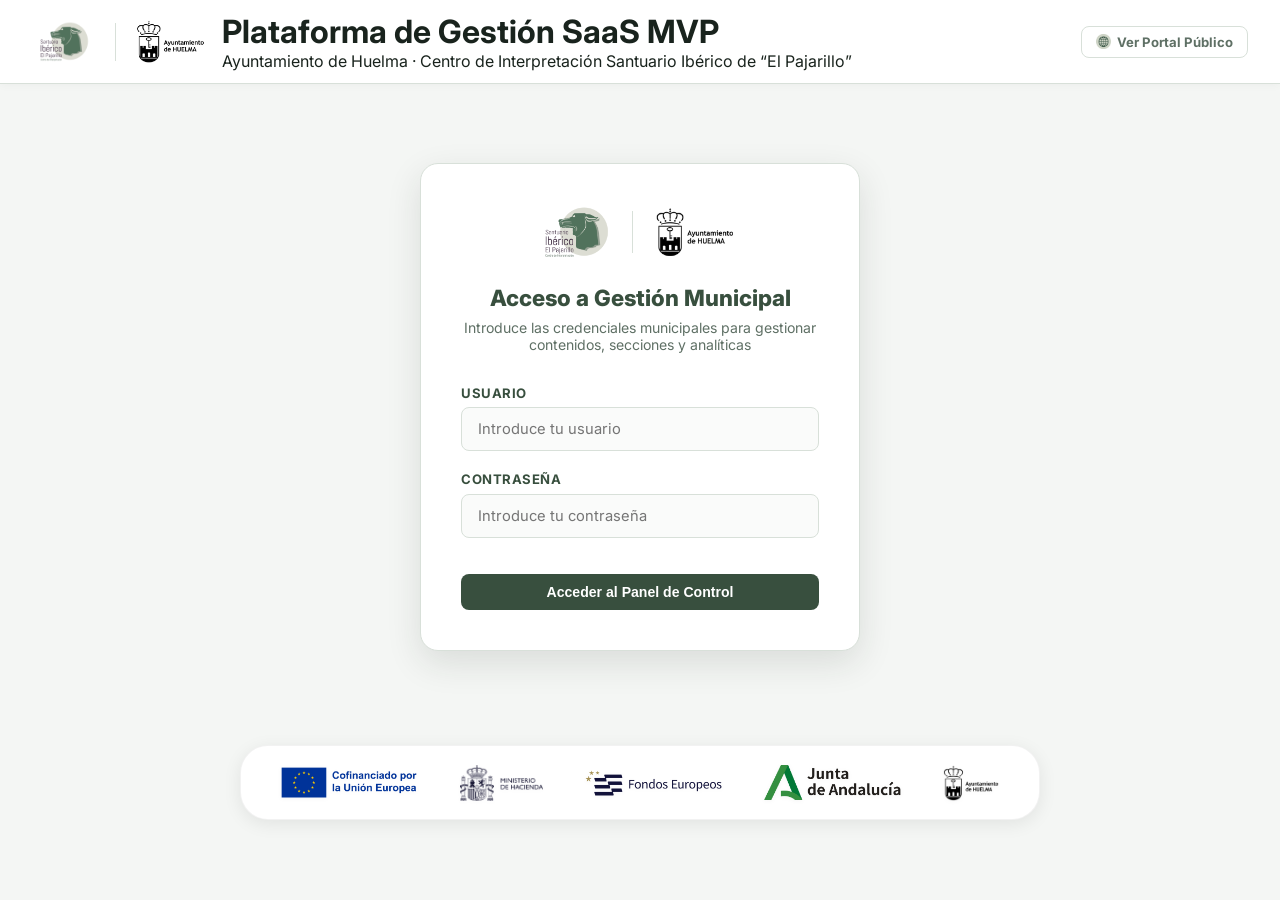
==== commit 5f13ce96: "fix(security): hide backup export on login screen and add anti-bot CAPTCHA to bookings" ====
--- a/admin.html
+++ b/admin.html
@@ -6,7 +6,6 @@
   <title>Plataforma de Gestión (SaaS MVP) | Santuario Ibérico del Pajarillo</title>
 
   <!-- Favicon Oficial Multidispositivo -->
-  <link rel="icon" type="image/svg+xml" href="./assets/images/favicon.svg">
   <link rel="icon" type="image/png" sizes="32x32" href="./assets/images/favicon-32x32.png">
   <link rel="icon" type="image/png" sizes="16x16" href="./assets/images/favicon-16x16.png">
   <link rel="apple-touch-icon" sizes="180x180" href="./assets/images/apple-touch-icon.png">
@@ -48,7 +47,7 @@
     </div>
 
     <div class="admin-user-pill">
-      <button type="button" id="btn-quick-export-backup" class="btn-admin btn-admin-outline" onclick="window.downloadFullBackupJSON()" title="Descargar copia JSON con todos los datos editados" style="font-size: 0.82rem; padding: 7px 14px;">
+      <button type="button" id="btn-quick-export-backup" class="btn-admin btn-admin-outline hidden" onclick="window.downloadFullBackupJSON()" title="Descargar copia JSON con todos los datos editados" style="font-size: 0.82rem; padding: 7px 14px;">
         💾 Descargar Cambios (JSON)
       </button>
       <a href="./index.html" target="_blank" class="btn-admin btn-admin-outline" style="font-size: 0.82rem; padding: 7px 14px; text-decoration: none;">
@@ -693,9 +692,21 @@
           <div class="cms-section-accordion">
             <div class="cms-accordion-header">
               <span>⏳ 2. Cronología e Hitos del Conjunto Histórico</span>
-              <span style="font-size: 0.82rem; color: var(--admin-muted);">6 hitos de la línea de tiempo</span>
+              <span style="font-size: 0.82rem; color: var(--admin-muted);">Título, subtítulo y 6 hitos temporales</span>
             </div>
             <div class="cms-accordion-body">
+              <!-- Encabezado general de la Sección de Cronología -->
+              <div style="background: var(--admin-bg); padding: 14px; border-radius: 8px; margin-bottom: 1.2rem; border: 1px solid var(--admin-border);">
+                <div class="admin-form-group">
+                  <label>Título de la Sección de Cronología e Hitos</label>
+                  <input type="text" id="cnt-cronologia-title" class="admin-input" placeholder="Hitos cronológicos y hallazgos arqueológicos">
+                </div>
+                <div class="admin-form-group" style="margin-bottom: 0;">
+                  <label>Subtítulo de la Sección de Cronología</label>
+                  <textarea id="cnt-cronologia-subtitle" class="admin-textarea" rows="2" placeholder="Desde la colonización ibérica de Iltiraka en el siglo IV a.n.e. hasta las excavaciones sistemáticas y la declaración como Bien de Interés Cultural."></textarea>
+                </div>
+              </div>
+
               <div class="grid-2col">
                 <div class="admin-form-group" style="background: var(--admin-bg); padding: 10px; border-radius: 8px;">
                   <strong style="font-size: 0.85rem; color: var(--admin-primary);">Hito 1</strong>
@@ -935,6 +946,18 @@
               <span style="font-size: 0.82rem; color: var(--admin-muted);">Temporadas, domingos/festivos, aviso y precios</span>
             </div>
             <div class="cms-accordion-body">
+              <!-- Encabezado general de la Sección de Horarios, Tarifas y Localización -->
+              <div style="background: var(--admin-bg); padding: 14px; border-radius: 8px; margin-bottom: 1.2rem; border: 1px solid var(--admin-border);">
+                <div class="admin-form-group">
+                  <label>Título General de la Sección</label>
+                  <input type="text" id="cnt-horarios-section-title" class="admin-input" placeholder="Horarios, tarifas y localización">
+                </div>
+                <div class="admin-form-group" style="margin-bottom: 0;">
+                  <label>Subtítulo General de la Sección</label>
+                  <textarea id="cnt-horarios-section-subtitle" class="admin-textarea" rows="2" placeholder="Toda la información necesaria para preparar tu experiencia turística y cultural."></textarea>
+                </div>
+              </div>
+
               <h4 style="font-size: 0.95rem; font-weight: 700; color: var(--admin-primary); margin-bottom: 0.8rem; border-bottom: 1px solid var(--admin-border); padding-bottom: 0.4rem;">
                 🕒 Bloque de Horarios de Apertura
               </h4>
@@ -1012,7 +1035,7 @@
                   </div>
                 </div>
                 <div class="admin-form-group" style="margin-bottom: 0;">
-                  <label>Descripción / Qué incluye</label>
+                  <label>Descripción / Qué incluye <small style="color: #6c757d; font-size: 0.78rem; font-weight: normal; margin-left: 6px;">(Admite HTML <code>&lt;i&gt;</code>, <code>&lt;b&gt;</code> o <code>*cursiva*</code>, <code>**negrita**</code>)</small></label>
                   <input type="text" id="cnt-tarifa-general-desc" class="admin-input" placeholder="Acceso al centro de interpretación y sala exposición temporal.">
                 </div>
               </div>
@@ -1126,7 +1149,19 @@
                 <small style="color: var(--admin-muted); display: block; margin-top: 0.25rem;">URL de inserción con coordenadas de encuadre (bbox) y chincheta (marker).</small>
               </div>
 
-              <h4 style="font-size: 0.95rem; font-weight: 700; color: var(--admin-primary); margin: 1.5rem 0 0.8rem; border-bottom: 1px solid var(--admin-border); padding-bottom: 0.4rem;">
+              <!-- Encabezado general de la Sección de Contacto -->
+              <div style="background: var(--admin-bg); padding: 14px; border-radius: 8px; margin-top: 1.5rem; margin-bottom: 1.2rem; border: 1px solid var(--admin-border);">
+                <div class="admin-form-group">
+                  <label>Título de la Sección de Contacto</label>
+                  <input type="text" id="cnt-contacto-title" class="admin-input" placeholder="Contacto e información institucional">
+                </div>
+                <div class="admin-form-group" style="margin-bottom: 0;">
+                  <label>Subtítulo de la Sección de Contacto</label>
+                  <textarea id="cnt-contacto-subtitle" class="admin-textarea" rows="2" placeholder="¿Tienes alguna duda o deseas organizar una visita escolar o de investigación? Escríbenos."></textarea>
+                </div>
+              </div>
+
+              <h4 style="font-size: 0.95rem; font-weight: 700; color: var(--admin-primary); margin: 1.2rem 0 0.8rem; border-bottom: 1px solid var(--admin-border); padding-bottom: 0.4rem;">
                 📞 Contacto Institucional y Atención Telefónica
               </h4>
               <div class="grid-2col">
